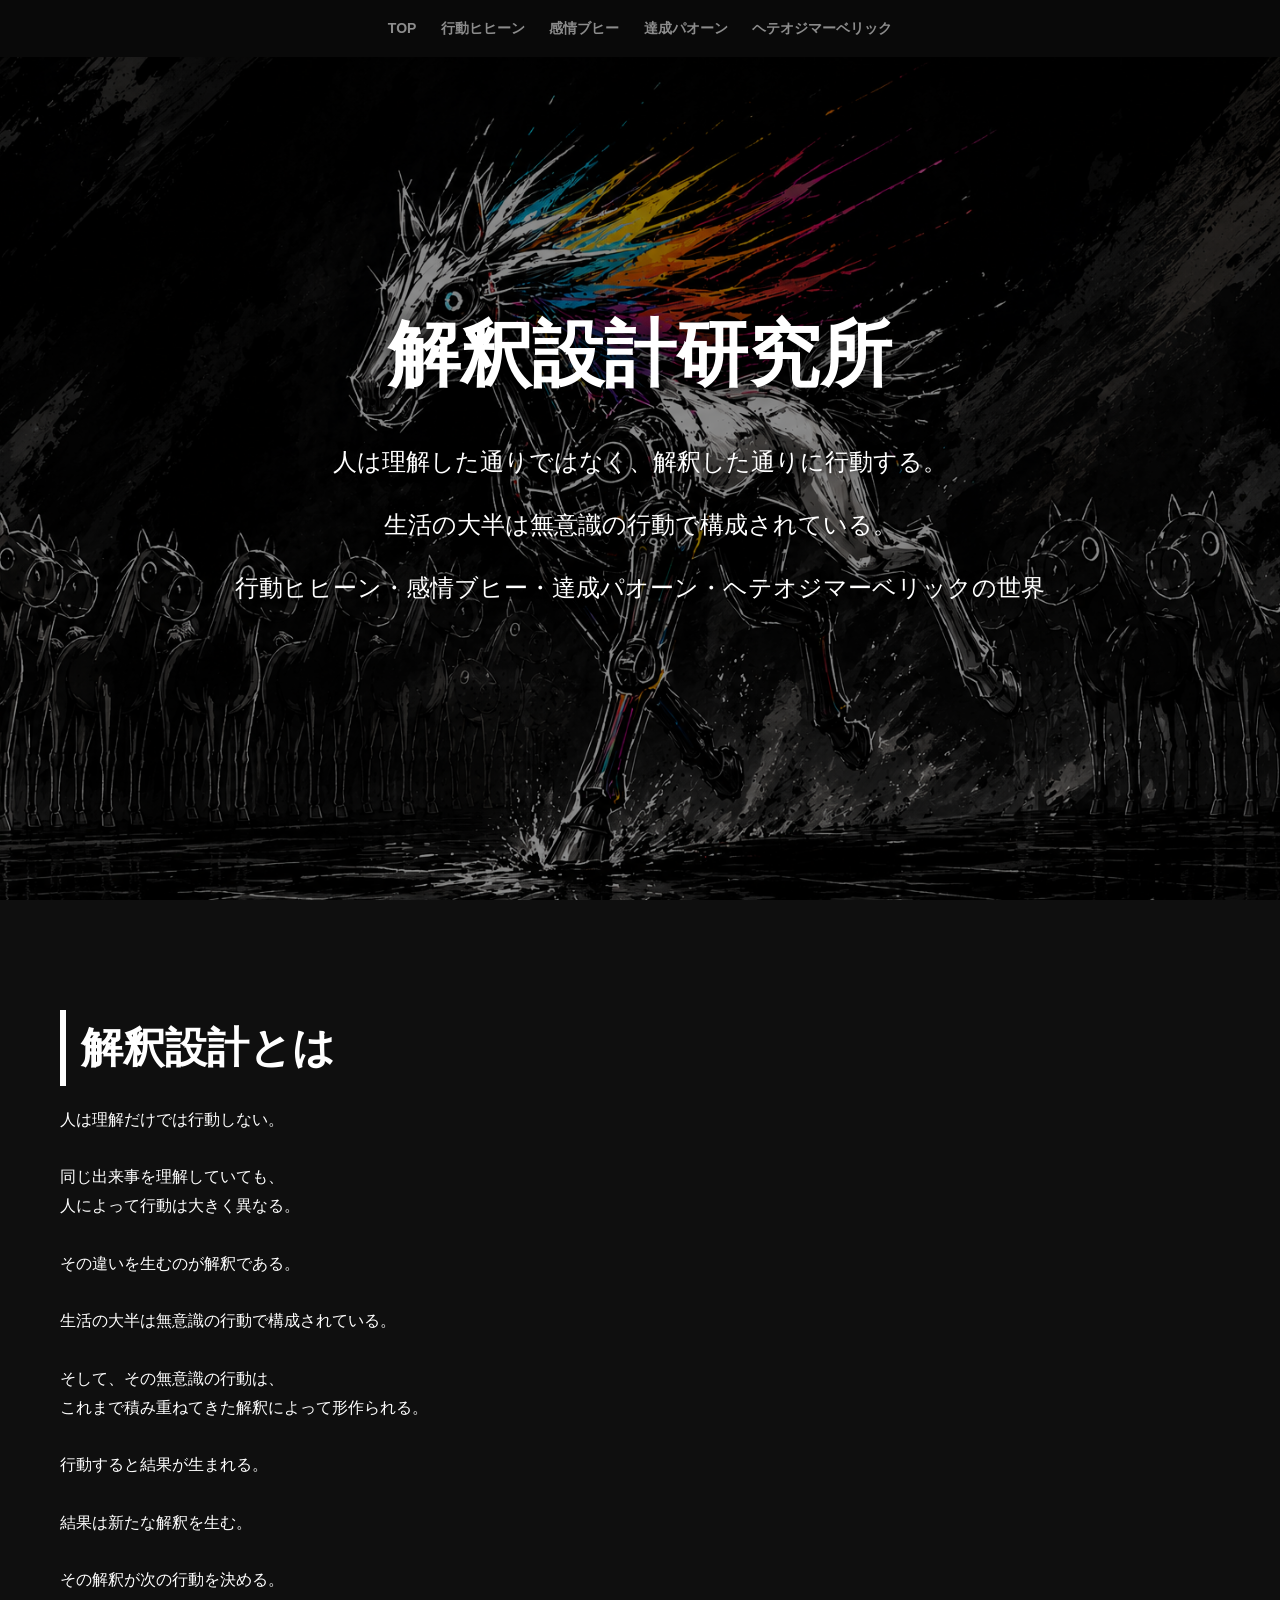
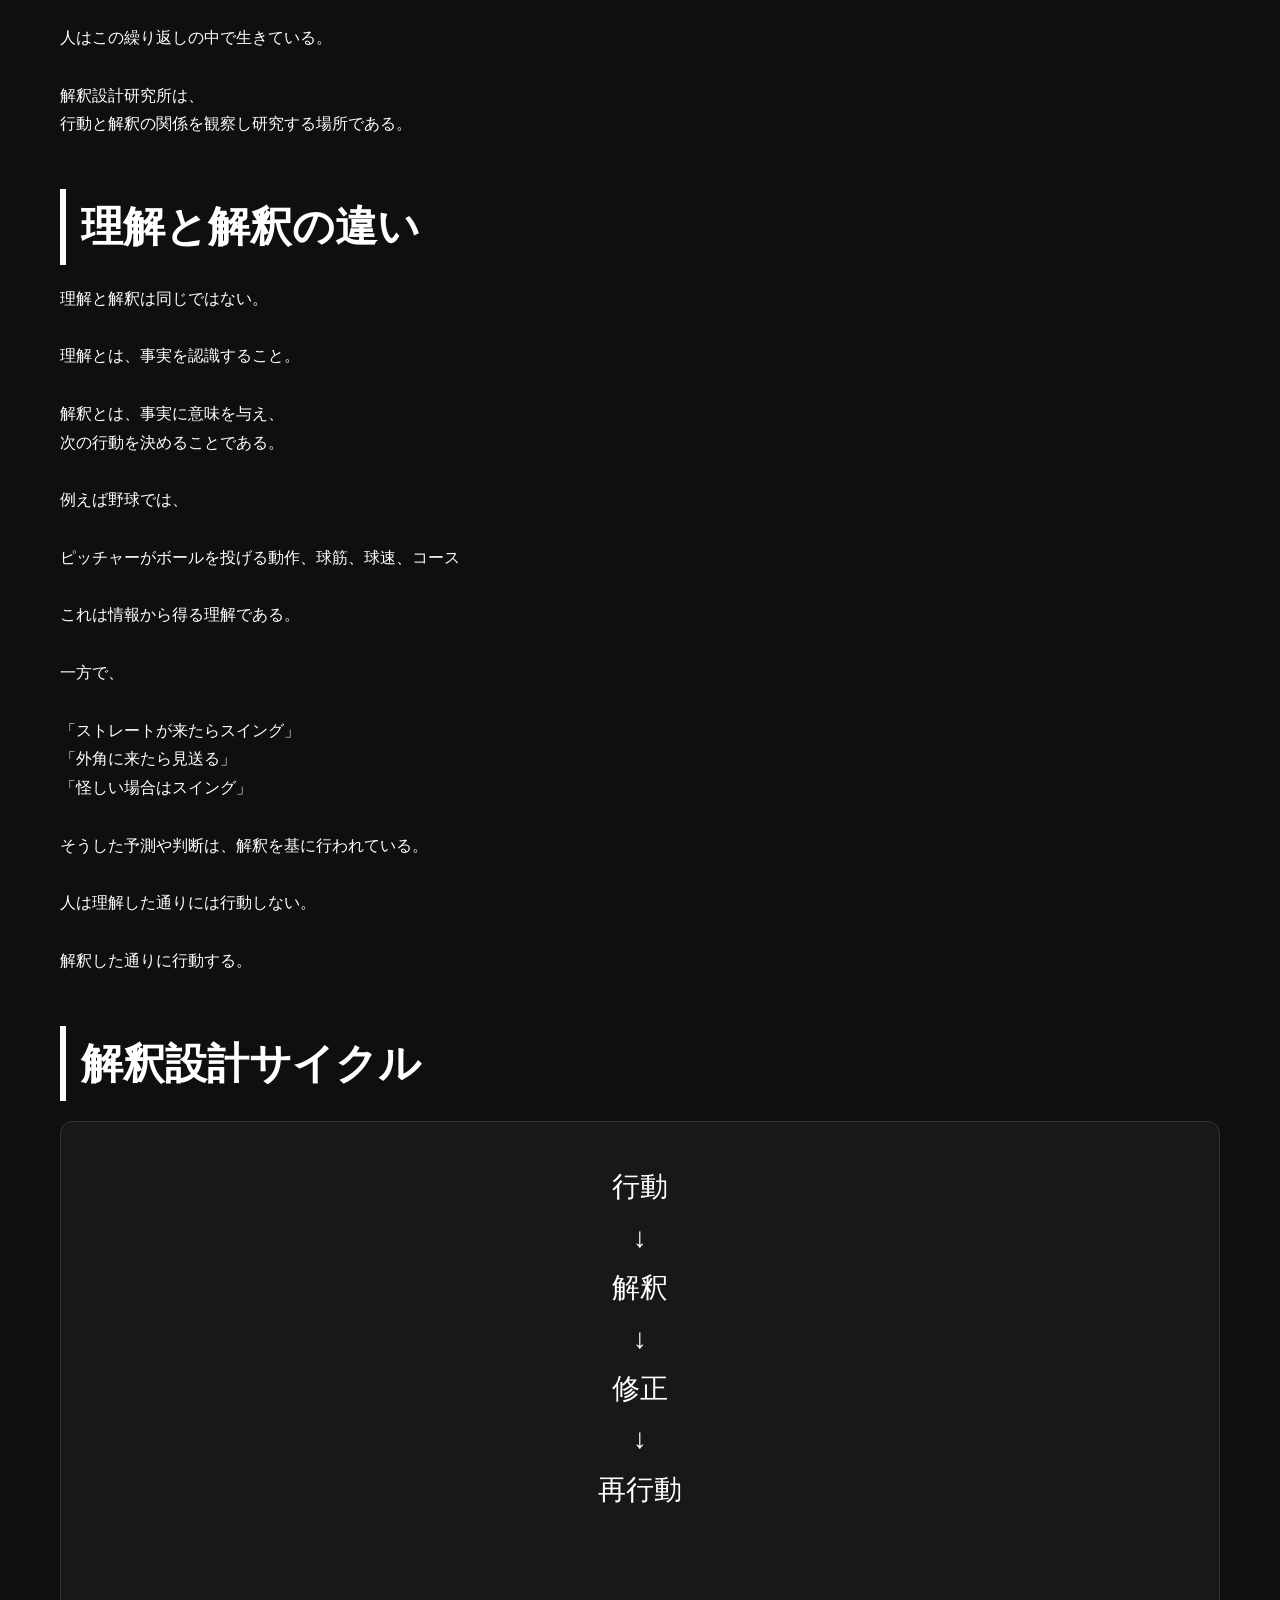
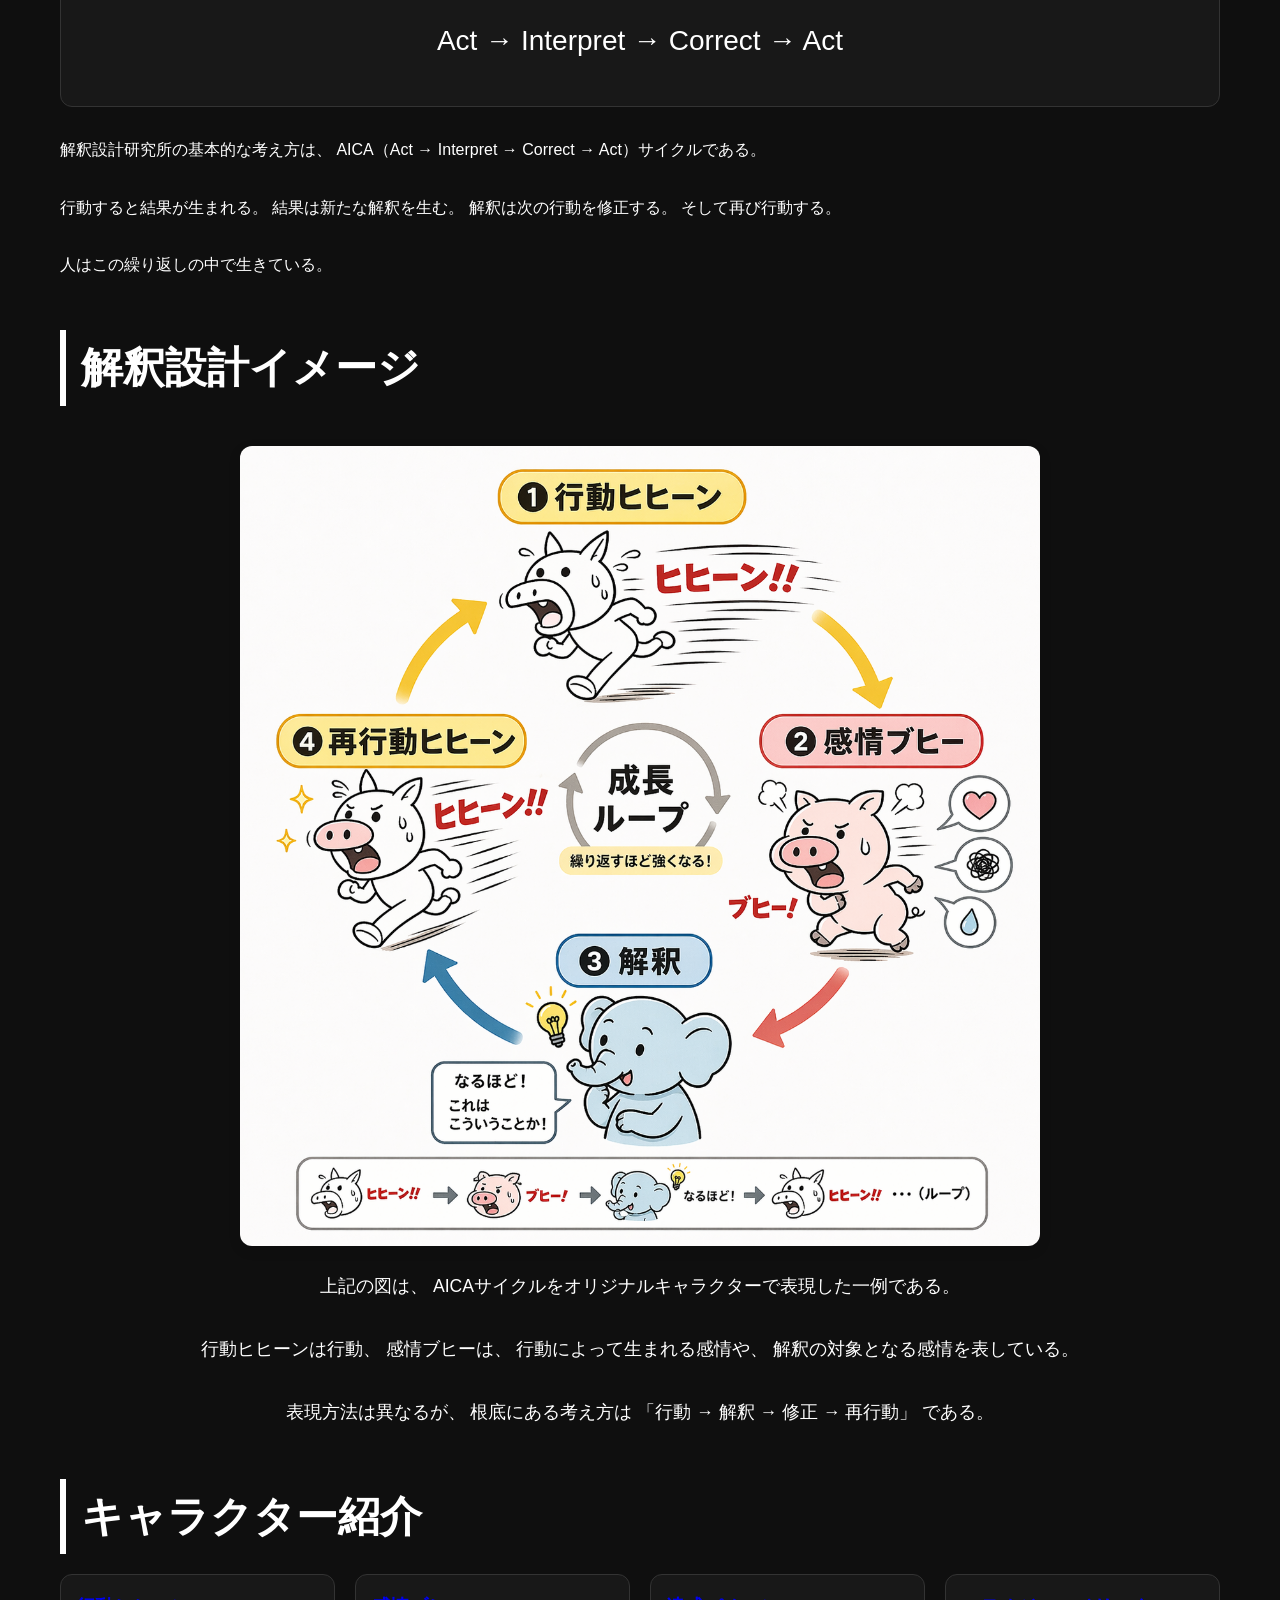
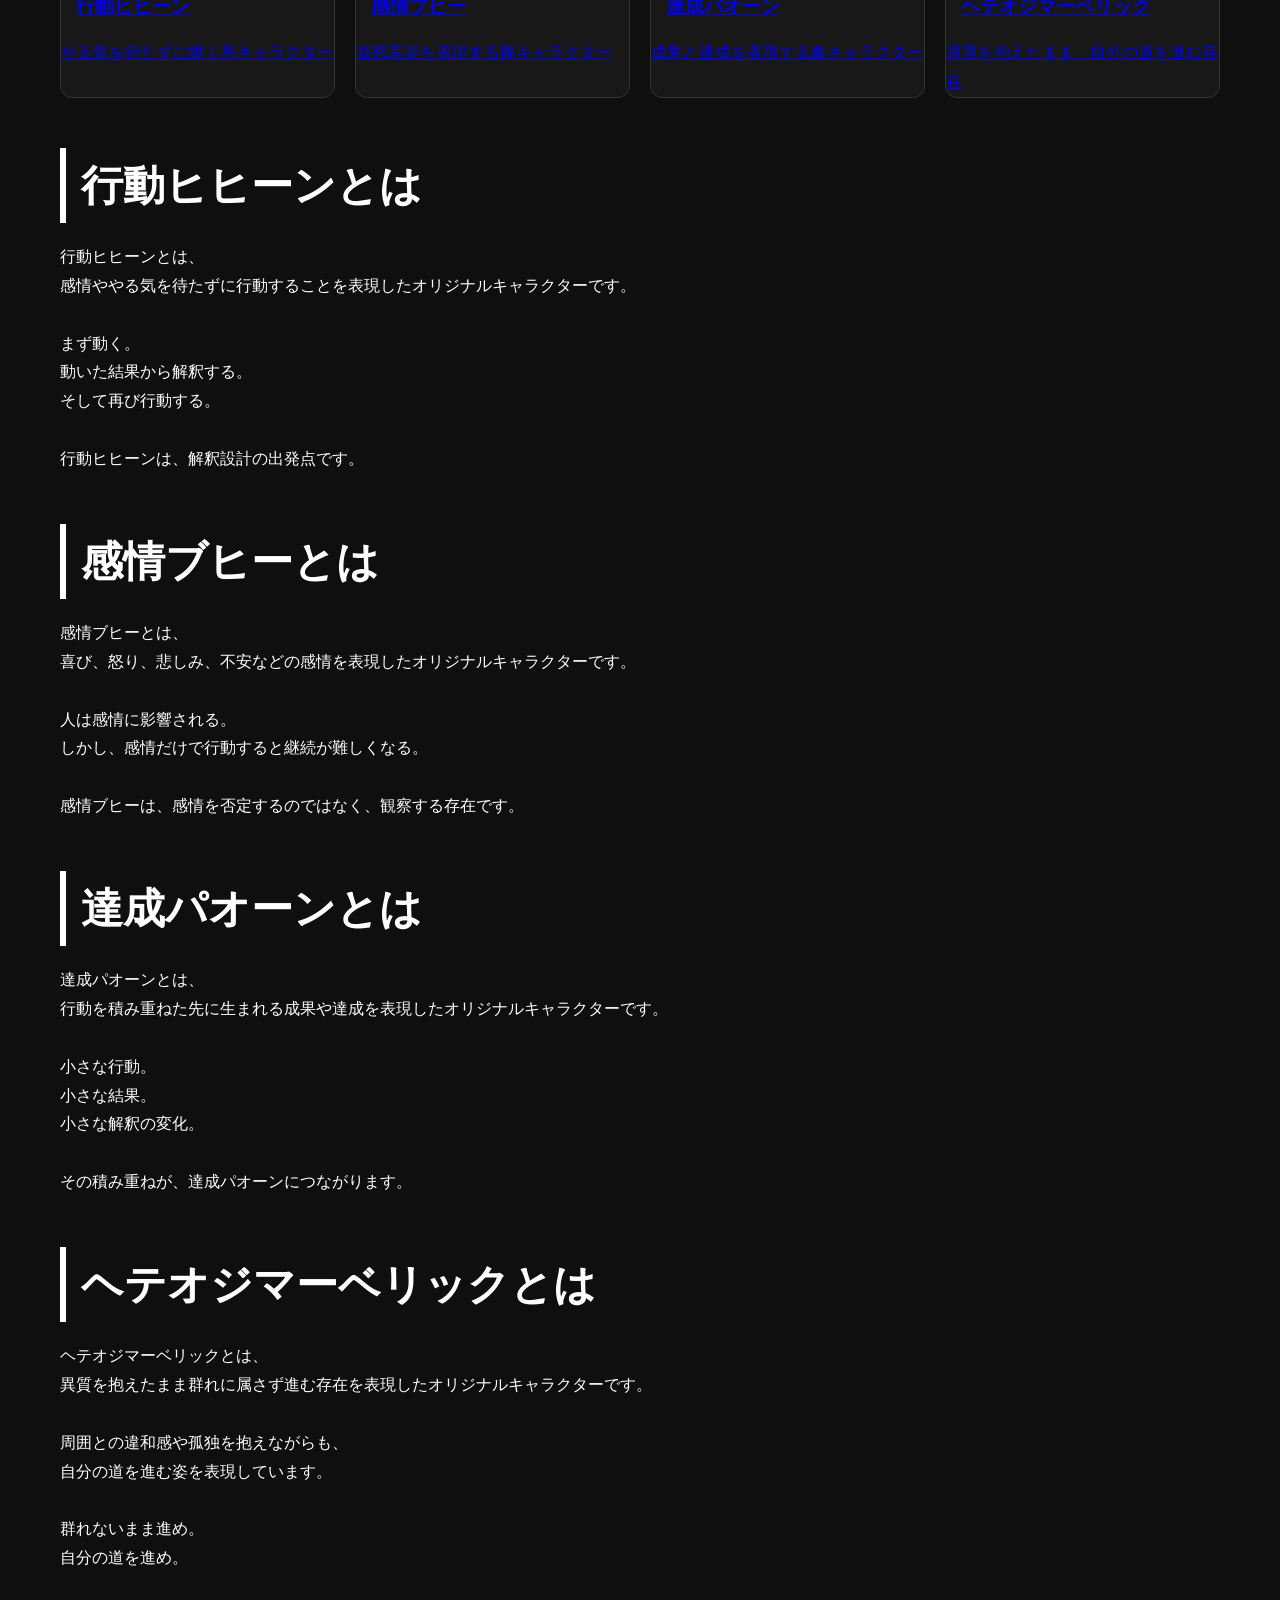
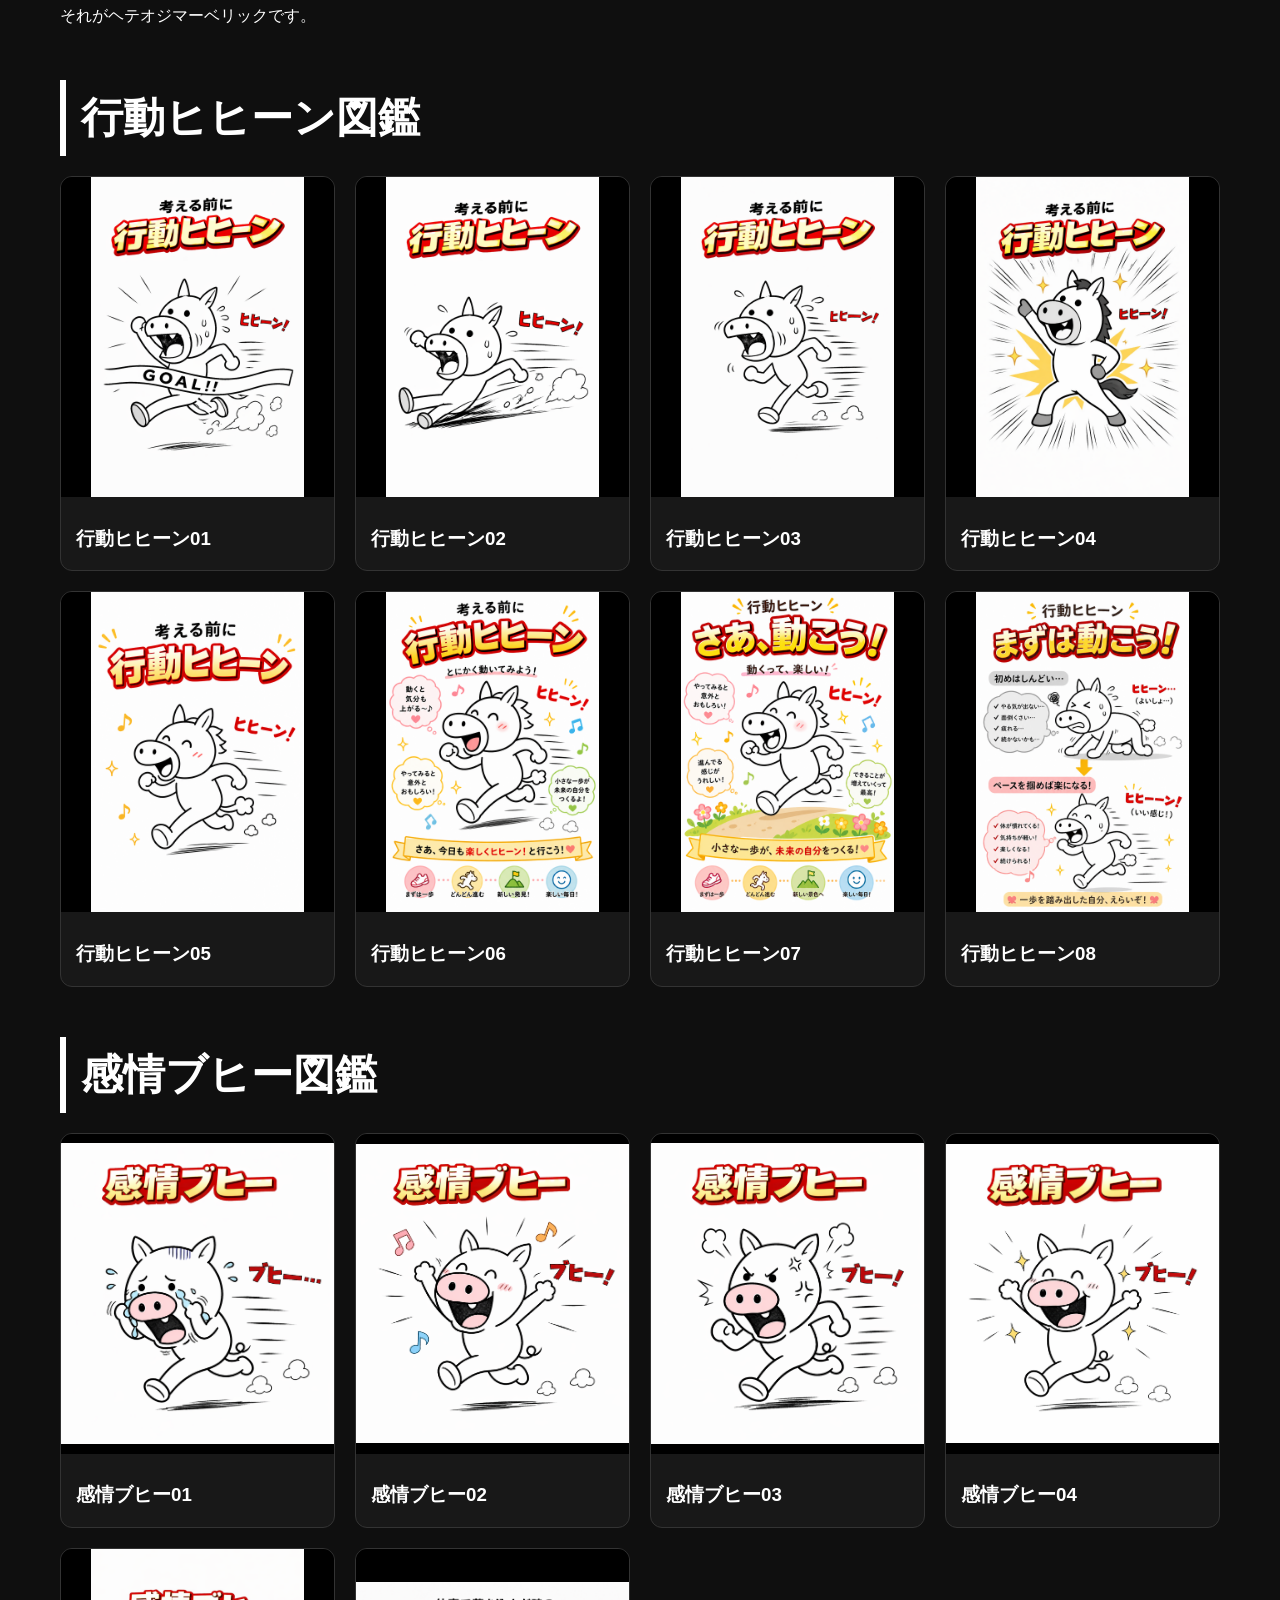
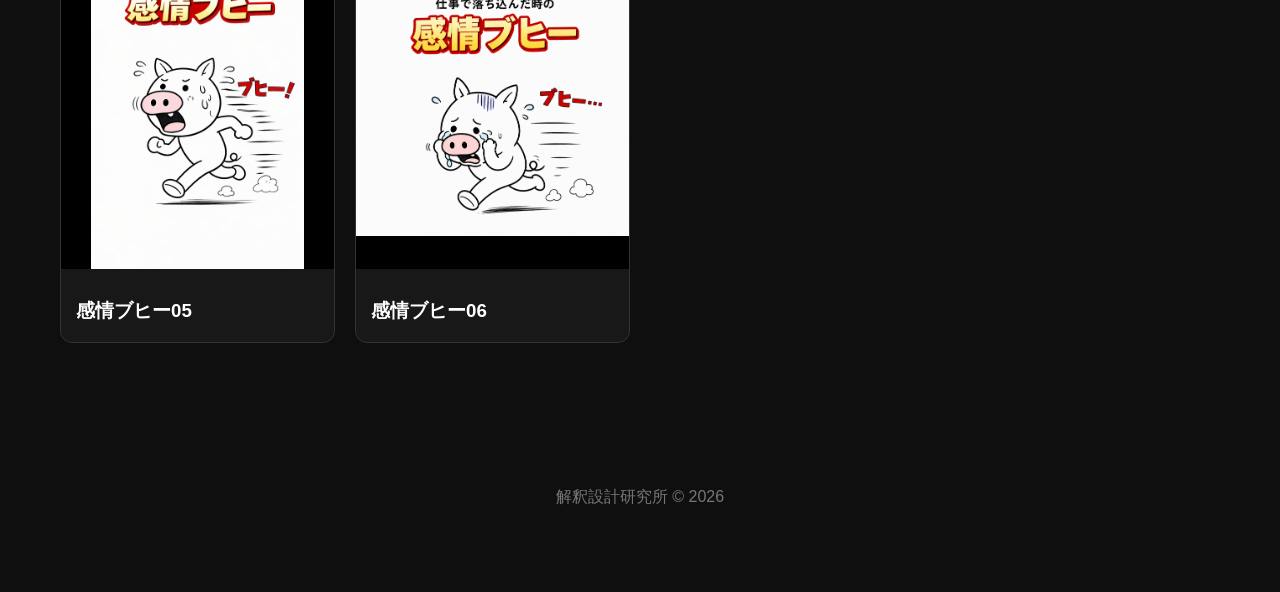
==== index.html @ 7ebc599f "Update index.html" ====
<!DOCTYPE html>
<html lang="ja">

<head>
    <meta charset="UTF-8">
    <meta name="viewport" content="width=device-width, initial-scale=1.0">
    <link rel="stylesheet" href="style.css">
    <title>解釈設計研究所｜行動ヒヒーン・感情ブヒー・達成パオーン</title>
    <meta name="description"
        content="解釈設計研究所は、行動ヒヒーン、感情ブヒー、達成パオーン、ヘテオジマーベリックを通じて、行動と解釈の関係を研究するサイトです。">
</head>

<body>

<section class="hero">

    <nav class="main-nav">
        <a href="index.html">TOP</a>
        <a href="koudou-hihiin/koudou-hihiin.html">行動ヒヒーン</a>
        <a href="kanjou-buhii/kanjou-buhii.html">感情ブヒー</a>
        <a href="tassei-paoon/tassei-paoon.html">達成パオーン</a>
        <a href="heteroji-maverick/heteroji-maverick.html">ヘテオジマーベリック</a>
    </nav>

    <img src="images/hero_heteroji_maverick.png" alt="ヘテオジマーベリック">

    <div class="hero-content">
        <h1>解釈設計研究所</h1>
        <p>人は理解した通りではなく、解釈した通りに行動する。</p>
        <p>生活の大半は無意識の行動で構成されている。</p>
        <p>行動ヒヒーン・感情ブヒー・達成パオーン・ヘテオジマーベリックの世界</p>
    </div>

</section>

<div class="container">

    <h2 class="section-title">解釈設計とは</h2>

    <p>
        人は理解だけでは行動しない。<br><br>

        同じ出来事を理解していても、<br>
        人によって行動は大きく異なる。<br><br>

        その違いを生むのが解釈である。<br><br>

        生活の大半は無意識の行動で構成されている。<br><br>

        そして、その無意識の行動は、<br>
        これまで積み重ねてきた解釈によって形作られる。<br><br>

        行動すると結果が生まれる。<br><br>

        結果は新たな解釈を生む。<br><br>

        その解釈が次の行動を決める。<br><br>

        人はこの繰り返しの中で生きている。<br><br>

        解釈設計研究所は、<br>
        行動と解釈の関係を観察し研究する場所である。
    </p>

    <h2 class="section-title">理解と解釈の違い</h2>

    <p>
        理解と解釈は同じではない。<br><br>

        理解とは、事実を認識すること。<br><br>

        解釈とは、事実に意味を与え、<br>
        次の行動を決めることである。<br><br>

        例えば野球では、<br><br>

        ピッチャーがボールを投げる動作、球筋、球速、コース<br><br>

        これは情報から得る理解である。<br><br>

        一方で、<br><br>

        「ストレートが来たらスイング」<br>
        「外角に来たら見送る」<br>
        「怪しい場合はスイング」<br><br>

        そうした予測や判断は、解釈を基に行われている。<br><br>

        人は理解した通りには行動しない。<br><br>

        解釈した通りに行動する。
    </p>

    <h2 class="section-title">解釈設計サイクル</h2>

    <div class="aica">
        行動<br>
        ↓<br>
        解釈<br>
        ↓<br>
        修正<br>
        ↓<br>
        再行動<br>
        <br><br>
        Act → Interpret → Correct → Act
    </div>

  　<p>
    解釈設計研究所の基本的な考え方は、
    AICA（Act → Interpret → Correct → Act）サイクルである。
    
    <br><br>
    
    行動すると結果が生まれる。
    
    結果は新たな解釈を生む。
    
    解釈は次の行動を修正する。
    
    そして再び行動する。
    
    <br><br>
    
    人はこの繰り返しの中で生きている。
    </p>

<h2 class="section-title">
    解釈設計イメージ
</h2>

<div class="concept-image">

    <img
        src="images/kaishaku_cycle.png"
        alt="解釈設計の成長ループ"
        class="main-concept-image">

    <p>
        上記の図は、
        AICAサイクルをオリジナルキャラクターで表現した一例である。

        <br><br>

        行動ヒヒーンは行動、
        感情ブヒーは、
        行動によって生まれる感情や、
        解釈の対象となる感情を表している。
        <br><br>

        表現方法は異なるが、
        根底にある考え方は

        「行動 → 解釈 → 修正 → 再行動」

        である。
    </p>

</div>
    <h2 class="section-title">キャラクター紹介</h2>

    <div class="gallery">

        <div class="card">
            <a href="koudou-hihiin/koudou-hihiin.html">
                <h3>行動ヒヒーン</h3>
                <p>やる気を待たずに動く馬キャラクター</p>
            </a>
        </div>

        <div class="card">
            <a href="kanjou-buhii/kanjou-buhii.html">
                <h3>感情ブヒー</h3>
                <p>喜怒哀楽を表現する豚キャラクター</p>
            </a>
        </div>

        <div class="card">
            <a href="tassei-paoon/tassei-paoon.html">
                <h3>達成パオーン</h3>
                <p>成果と達成を表現する象キャラクター</p>
            </a>
        </div>

        <div class="card">
            <a href="heteroji-maverick/heteroji-maverick.html">
                <h3>ヘテオジマーベリック</h3>
                <p>異質を抱えたまま、自分の道を進む存在</p>
            </a>
        </div>

    </div>

    <h2 class="section-title">行動ヒヒーンとは</h2>

    <p>
        行動ヒヒーンとは、<br>
        感情ややる気を待たずに行動することを表現したオリジナルキャラクターです。<br><br>

        まず動く。<br>
        動いた結果から解釈する。<br>
        そして再び行動する。<br><br>

        行動ヒヒーンは、解釈設計の出発点です。
    </p>

    <h2 class="section-title">感情ブヒーとは</h2>

    <p>
        感情ブヒーとは、<br>
        喜び、怒り、悲しみ、不安などの感情を表現したオリジナルキャラクターです。<br><br>

        人は感情に影響される。<br>
        しかし、感情だけで行動すると継続が難しくなる。<br><br>

        感情ブヒーは、感情を否定するのではなく、観察する存在です。
    </p>

    <h2 class="section-title">達成パオーンとは</h2>

    <p>
        達成パオーンとは、<br>
        行動を積み重ねた先に生まれる成果や達成を表現したオリジナルキャラクターです。<br><br>

        小さな行動。<br>
        小さな結果。<br>
        小さな解釈の変化。<br><br>

        その積み重ねが、達成パオーンにつながります。
    </p>

    <h2 class="section-title">ヘテオジマーベリックとは</h2>

    <p>
        ヘテオジマーベリックとは、<br>
        異質を抱えたまま群れに属さず進む存在を表現したオリジナルキャラクターです。<br><br>

        周囲との違和感や孤独を抱えながらも、<br>
        自分の道を進む姿を表現しています。<br><br>

        群れないまま進め。<br>
        自分の道を進め。<br><br>

        それがヘテオジマーベリックです。
    </p>

    <h2 class="section-title">行動ヒヒーン図鑑</h2>

    <div class="gallery">

        <div class="card">
            <img src="images/kh_01.png" alt="行動ヒヒーン01">
            <h3>行動ヒヒーン01</h3>
        </div>

        <div class="card">
            <img src="images/kh_02.png" alt="行動ヒヒーン02">
            <h3>行動ヒヒーン02</h3>
        </div>

        <div class="card">
            <img src="images/kh_03.png" alt="行動ヒヒーン03">
            <h3>行動ヒヒーン03</h3>
        </div>

        <div class="card">
            <img src="images/kh_04.png" alt="行動ヒヒーン04">
            <h3>行動ヒヒーン04</h3>
        </div>

        <div class="card">
            <img src="images/kh_05.png" alt="行動ヒヒーン05">
            <h3>行動ヒヒーン05</h3>
        </div>

        <div class="card">
            <img src="images/kh_06.png" alt="行動ヒヒーン06">
            <h3>行動ヒヒーン06</h3>
        </div>

        <div class="card">
            <img src="images/kh_07.png" alt="行動ヒヒーン07">
            <h3>行動ヒヒーン07</h3>
        </div>

        <div class="card">
            <img src="images/kh_08.png" alt="行動ヒヒーン08">
            <h3>行動ヒヒーン08</h3>
        </div>

    </div>

    <h2 class="section-title">感情ブヒー図鑑</h2>

    <div class="gallery">

        <div class="card">
            <img src="images/bh_01.png" alt="感情ブヒー01">
            <h3>感情ブヒー01</h3>
        </div>

        <div class="card">
            <img src="images/bh_02.png" alt="感情ブヒー02">
            <h3>感情ブヒー02</h3>
        </div>

        <div class="card">
            <img src="images/bh_03.png" alt="感情ブヒー03">
            <h3>感情ブヒー03</h3>
        </div>

        <div class="card">
            <img src="images/bh_04.png" alt="感情ブヒー04">
            <h3>感情ブヒー04</h3>
        </div>

        <div class="card">
            <img src="images/bh_05.png" alt="感情ブヒー05">
            <h3>感情ブヒー05</h3>
        </div>

        <div class="card">
            <img src="images/bh_06.png" alt="感情ブヒー06">
            <h3>感情ブヒー06</h3>
        </div>

    </div>

</div>

<footer>
    解釈設計研究所 © 2026
</footer>

</body>

</html>
---- style.css ----
*{
    margin:0;
    padding:0;
    box-sizing:border-box;
}

body{
    background:#0f0f0f;
    color:white;
    font-family:"Yu Gothic",sans-serif;
    line-height:1.8;
}

.hero{
    position:relative;
    height:100vh;
    overflow:hidden;
}

.hero img{
    width:100%;
    height:100%;
    object-fit:cover;
}

.hero::after{
    content:"";
    position:absolute;
    inset:0;
    background:rgba(0,0,0,0.45);
}

.hero-content{
    position:absolute;
    top:50%;
    left:50%;
    transform:translate(-50%,-50%);
    text-align:center;
    z-index:10;
    width:90%;
}

.hero-content h1{
    font-size:72px;
    text-shadow:0 0 20px #000;
}

.hero-content p{
    margin-top:20px;
    font-size:24px;
    text-shadow:0 0 10px #000;
}

.container{
    max-width:1200px;
    margin:auto;
    padding:60px 20px;
}

.section-title{
    font-size:42px;
    margin:50px 0 20px;
    border-left:6px solid white;
    padding-left:15px;
}

.aica{
    background:#181818;
    border:1px solid #333;
    border-radius:12px;
    padding:40px;
    text-align:center;
    font-size:28px;
}

.gallery{
    display:grid;
    grid-template-columns:repeat(auto-fit,minmax(250px,1fr));
    gap:20px;
    margin-top:20px;
}

.card{
    background:#181818;
    border:1px solid #333;
    border-radius:12px;
    overflow:hidden;
    transition:0.3s;
}

.card:hover{
    transform:translateY(-5px);
    border-color:#666;
}

.card img{
    width:100%;
    height:320px;
    object-fit:contain;
    background:black;
}

.card h3{
    padding:15px;
}

footer{
    text-align:center;
    padding:80px;
    color:#777;
}
.main-nav {
    background: #111;
    padding: 14px 20px;
    text-align: center;
}

.main-nav a {
    color: #fff;
    text-decoration: none;
    font-weight: bold;
    margin: 0 10px;
    font-size: 14px;
}

.main-nav a:hover {
    color: #ffcc00;
}
@media (max-width: 768px) {
    .main-nav {
        display: flex;
        flex-wrap: wrap;
        gap: 8px;
        justify-content: center;
    }

    .main-nav a {
        font-size: 13px;
        margin: 0;
    }
}
.concept-image{
    text-align:center;
    margin:40px 0;
}

.main-concept-image{
    width:100%;
    max-width:800px;
    border-radius:12px;
    box-shadow:0 4px 12px rgba(0,0,0,0.15);
}

.concept-image p{
    margin-top:15px;
    font-size:1.1rem;
}
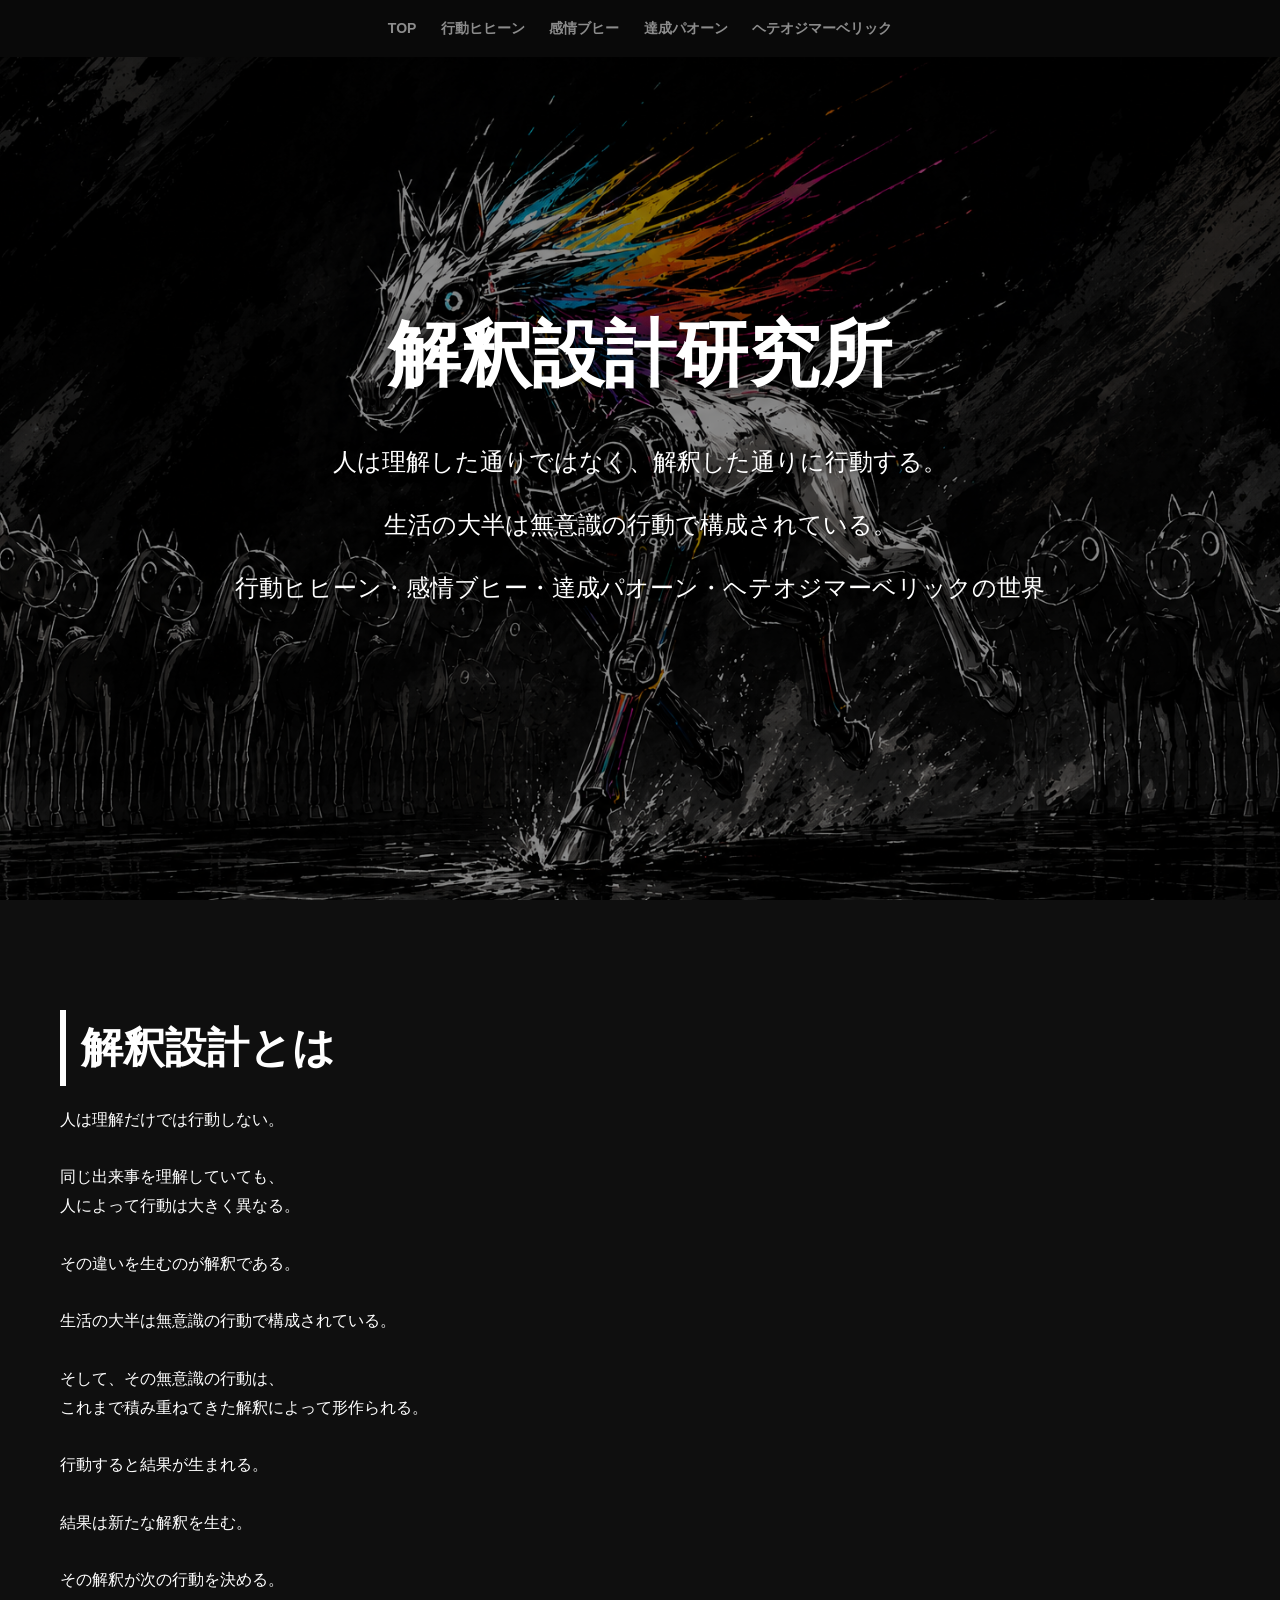
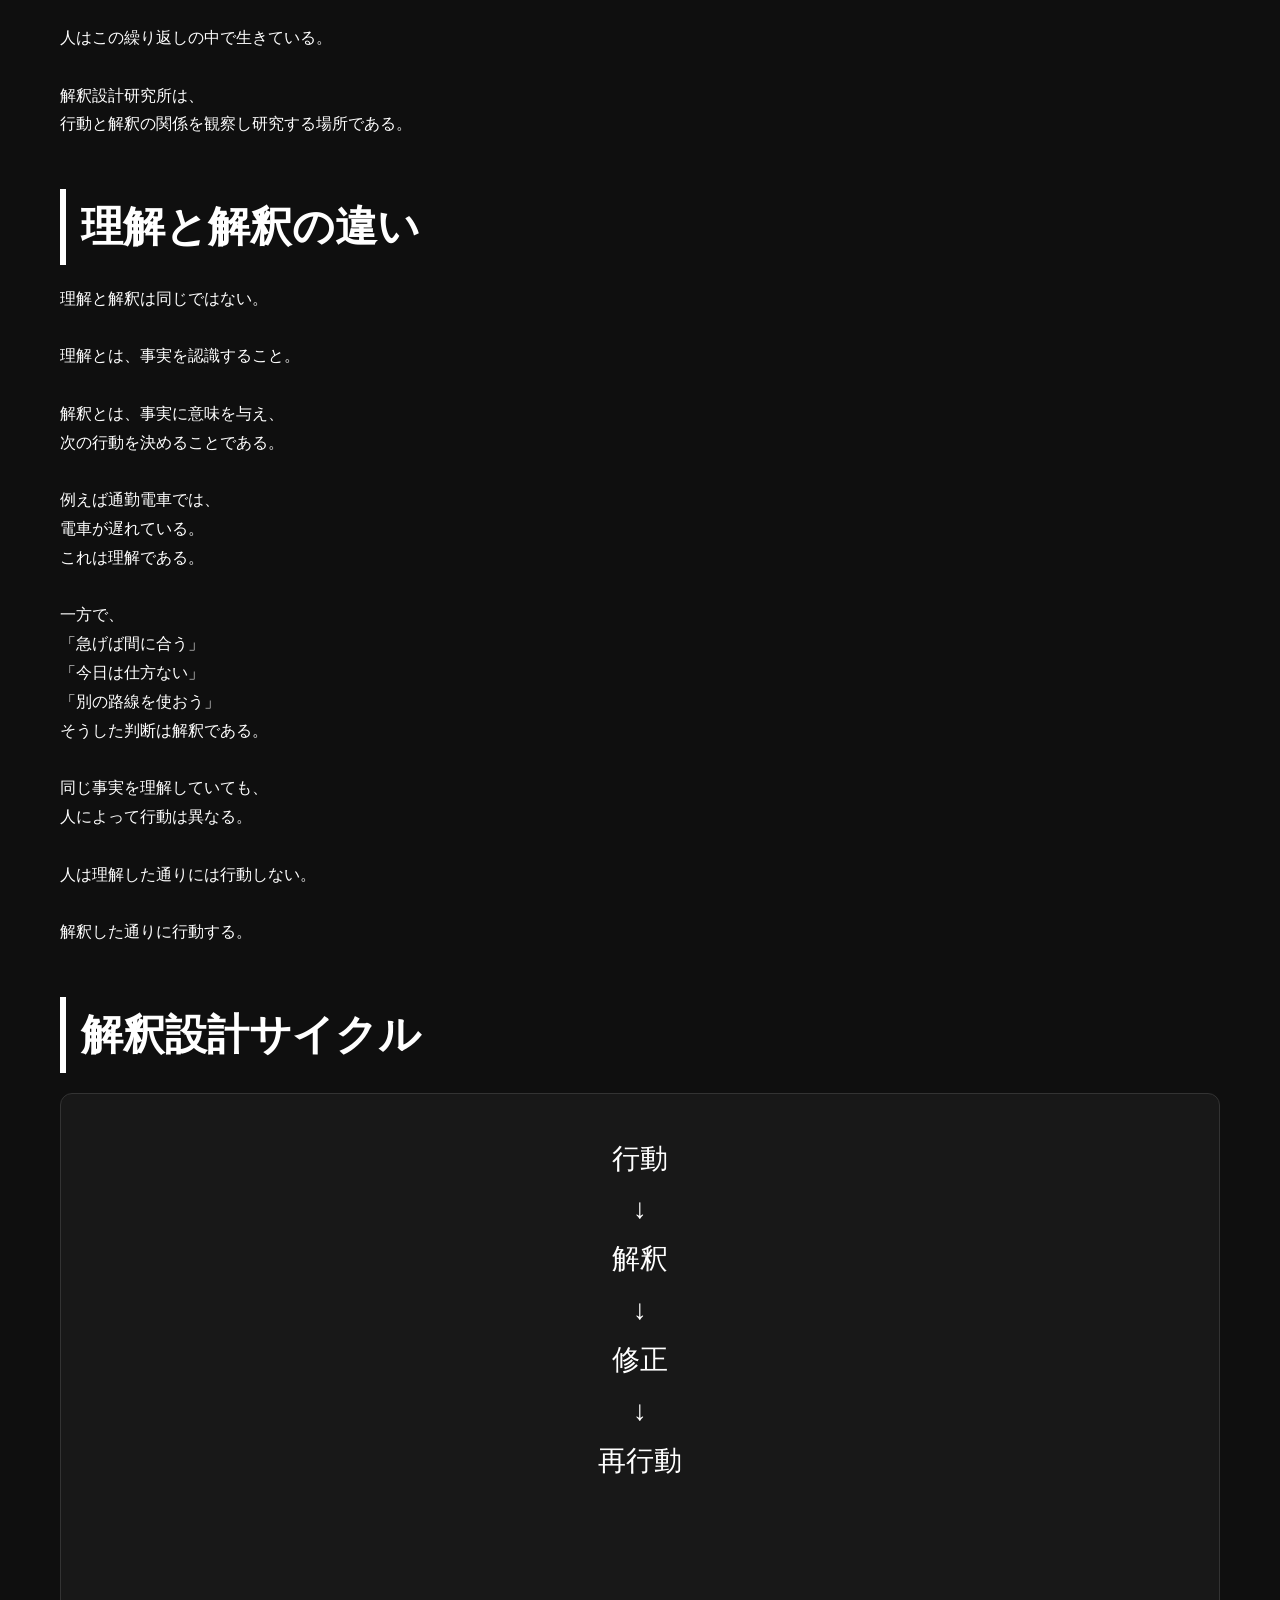
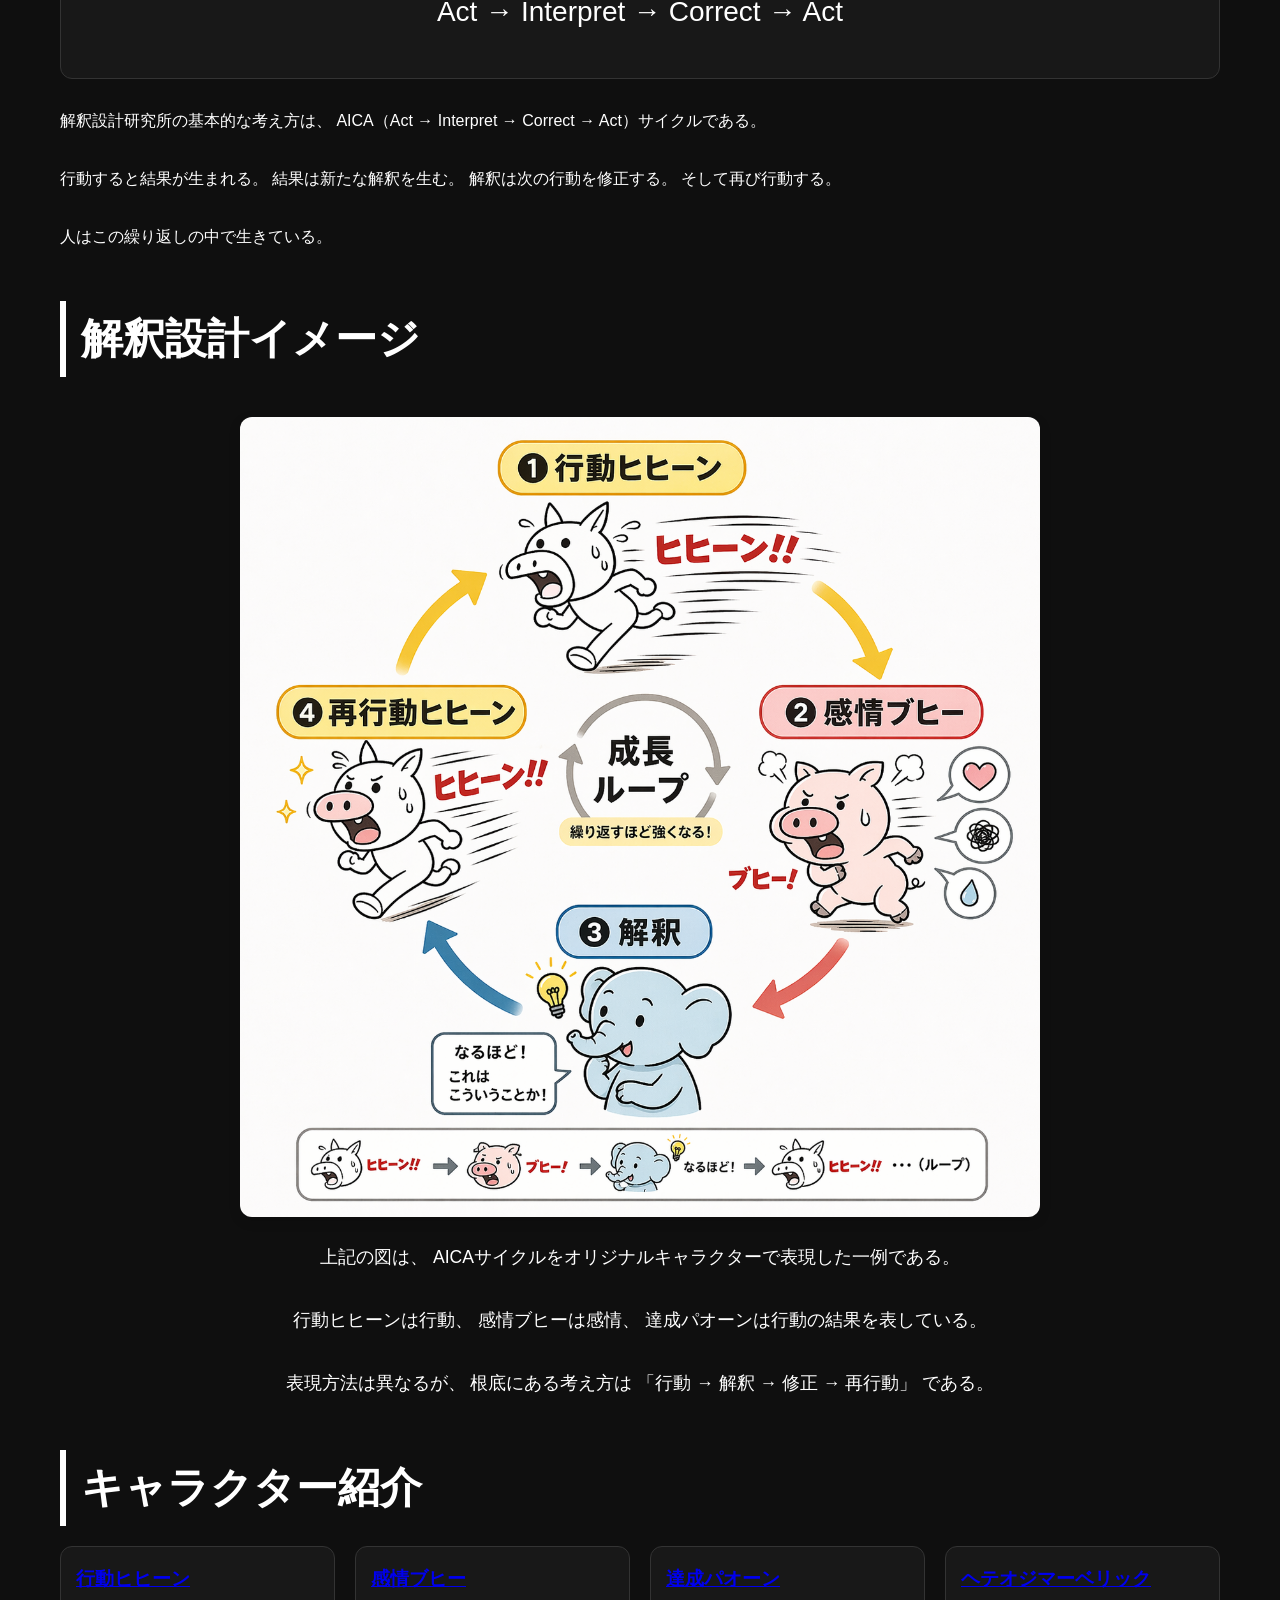
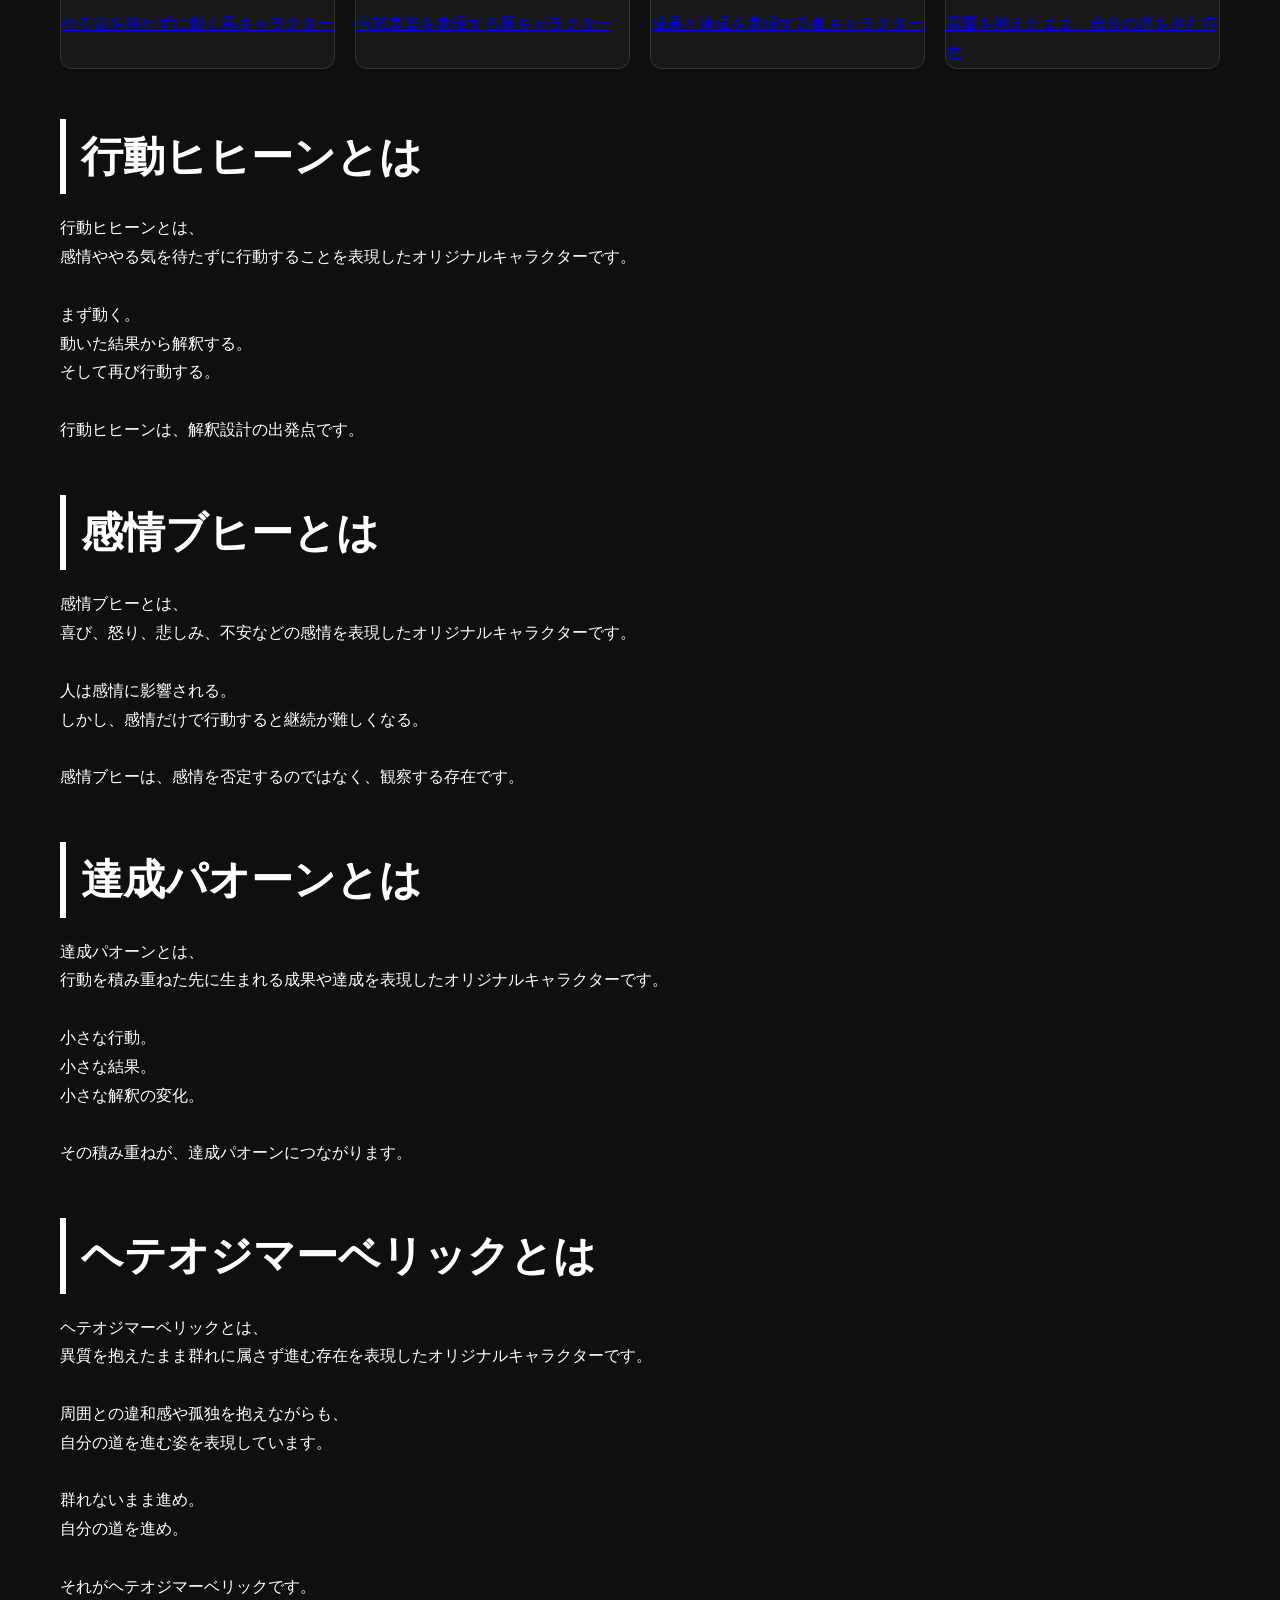
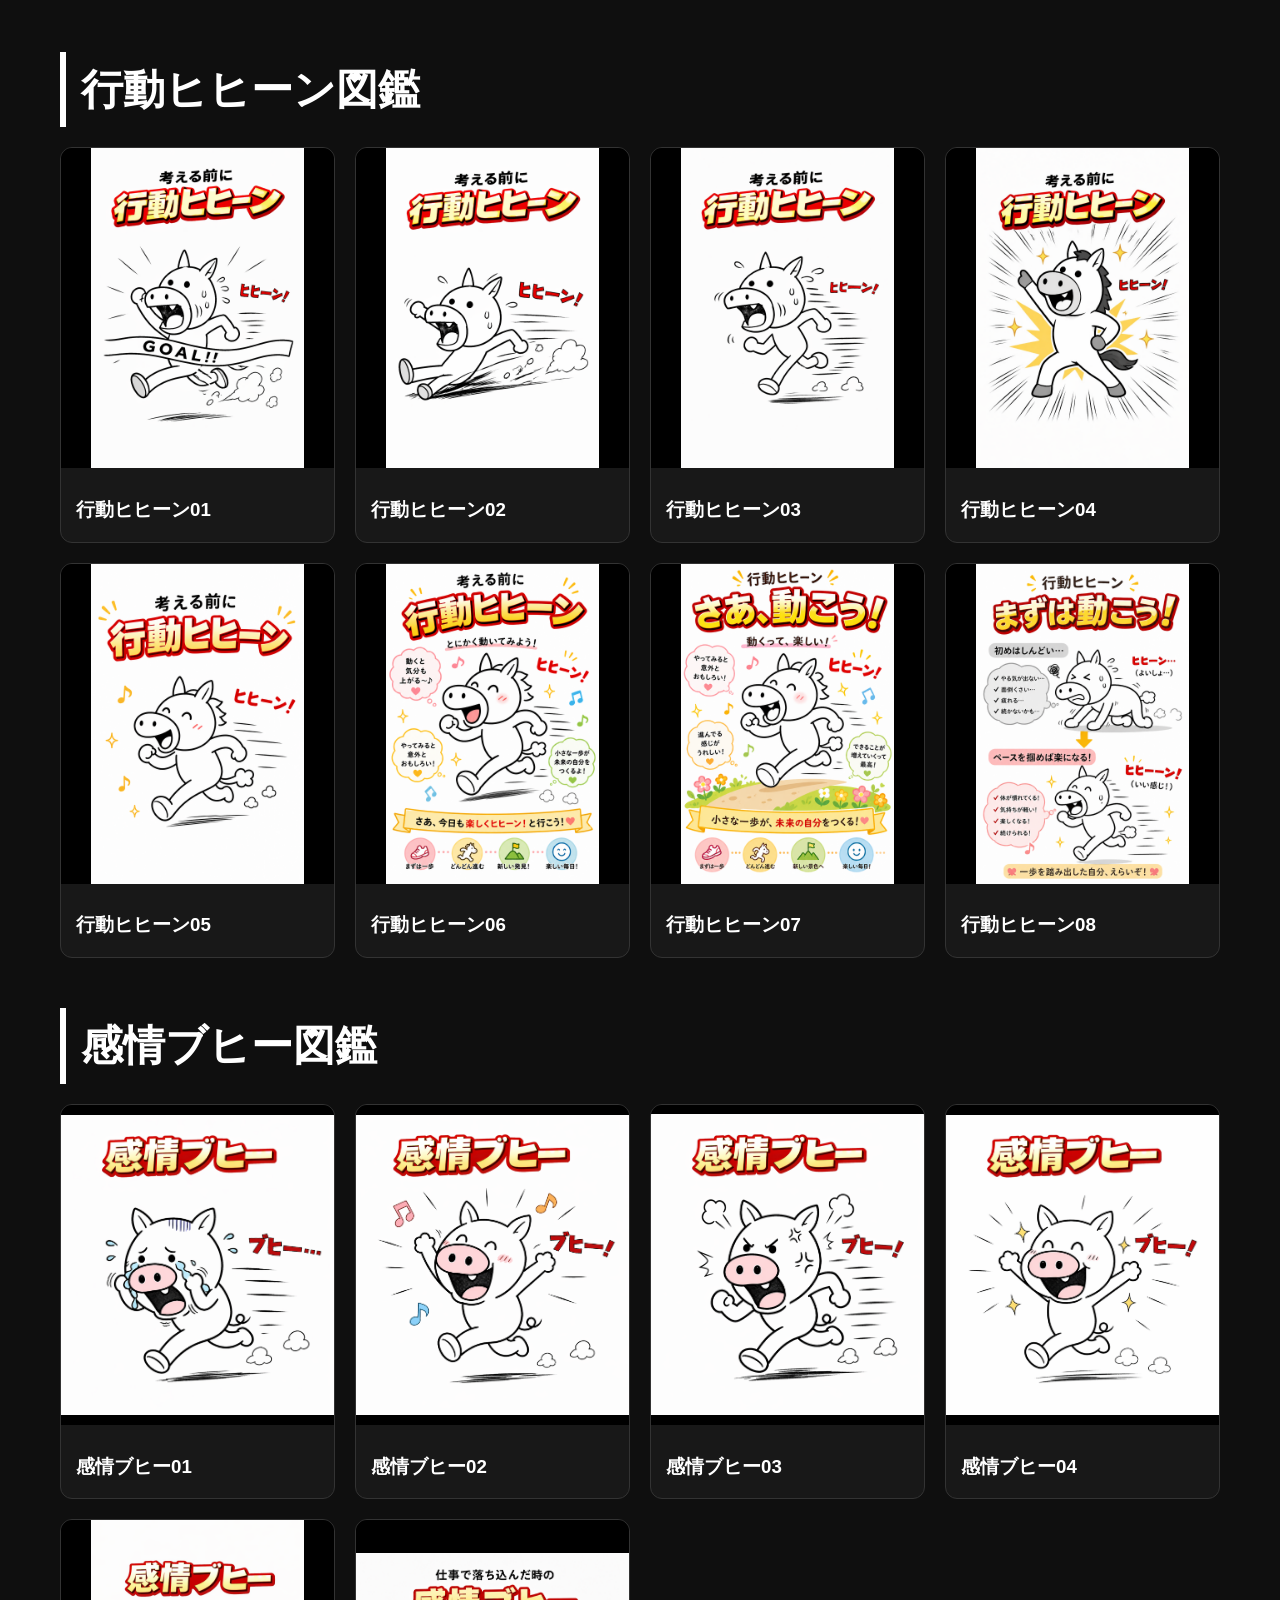
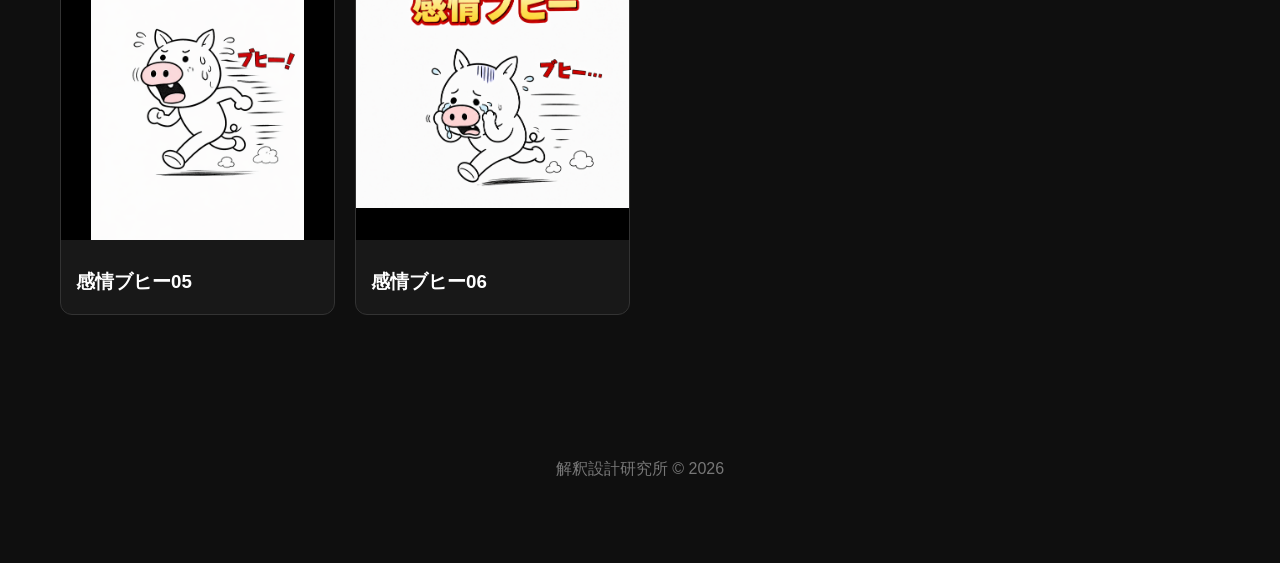
==== commit cfd7b87e: "Update index.html" ====
--- a/index.html
+++ b/index.html
@@ -72,19 +72,18 @@
         解釈とは、事実に意味を与え、<br>
         次の行動を決めることである。<br><br>
 
-        例えば野球では、<br><br>
-
-        ピッチャーがボールを投げる動作、球筋、球速、コース<br><br>
-
-        これは情報から得る理解である。<br><br>
-
-        一方で、<br><br>
-
-        「ストレートが来たらスイング」<br>
-        「外角に来たら見送る」<br>
-        「怪しい場合はスイング」<br><br>
-
-        そうした予測や判断は、解釈を基に行われている。<br><br>
+        例えば通勤電車では、<br>
+        電車が遅れている。<br>
+        これは理解である。<br><br>
+
+        一方で、<br>
+        「急げば間に合う」<br>
+        「今日は仕方ない」<br>
+        「別の路線を使おう」<br>
+        そうした判断は解釈である。<br><br>
+
+        同じ事実を理解していても、<br>
+        人によって行動は異なる。<br><br>
 
         人は理解した通りには行動しない。<br><br>
 
@@ -141,10 +140,9 @@
 
         <br><br>
 
-        行動ヒヒーンは行動、
-        感情ブヒーは、
-        行動によって生まれる感情や、
-        解釈の対象となる感情を表している。
+       行動ヒヒーンは行動、
+        感情ブヒーは感情、
+        達成パオーンは行動の結果を表している。
         <br><br>
 
         表現方法は異なるが、
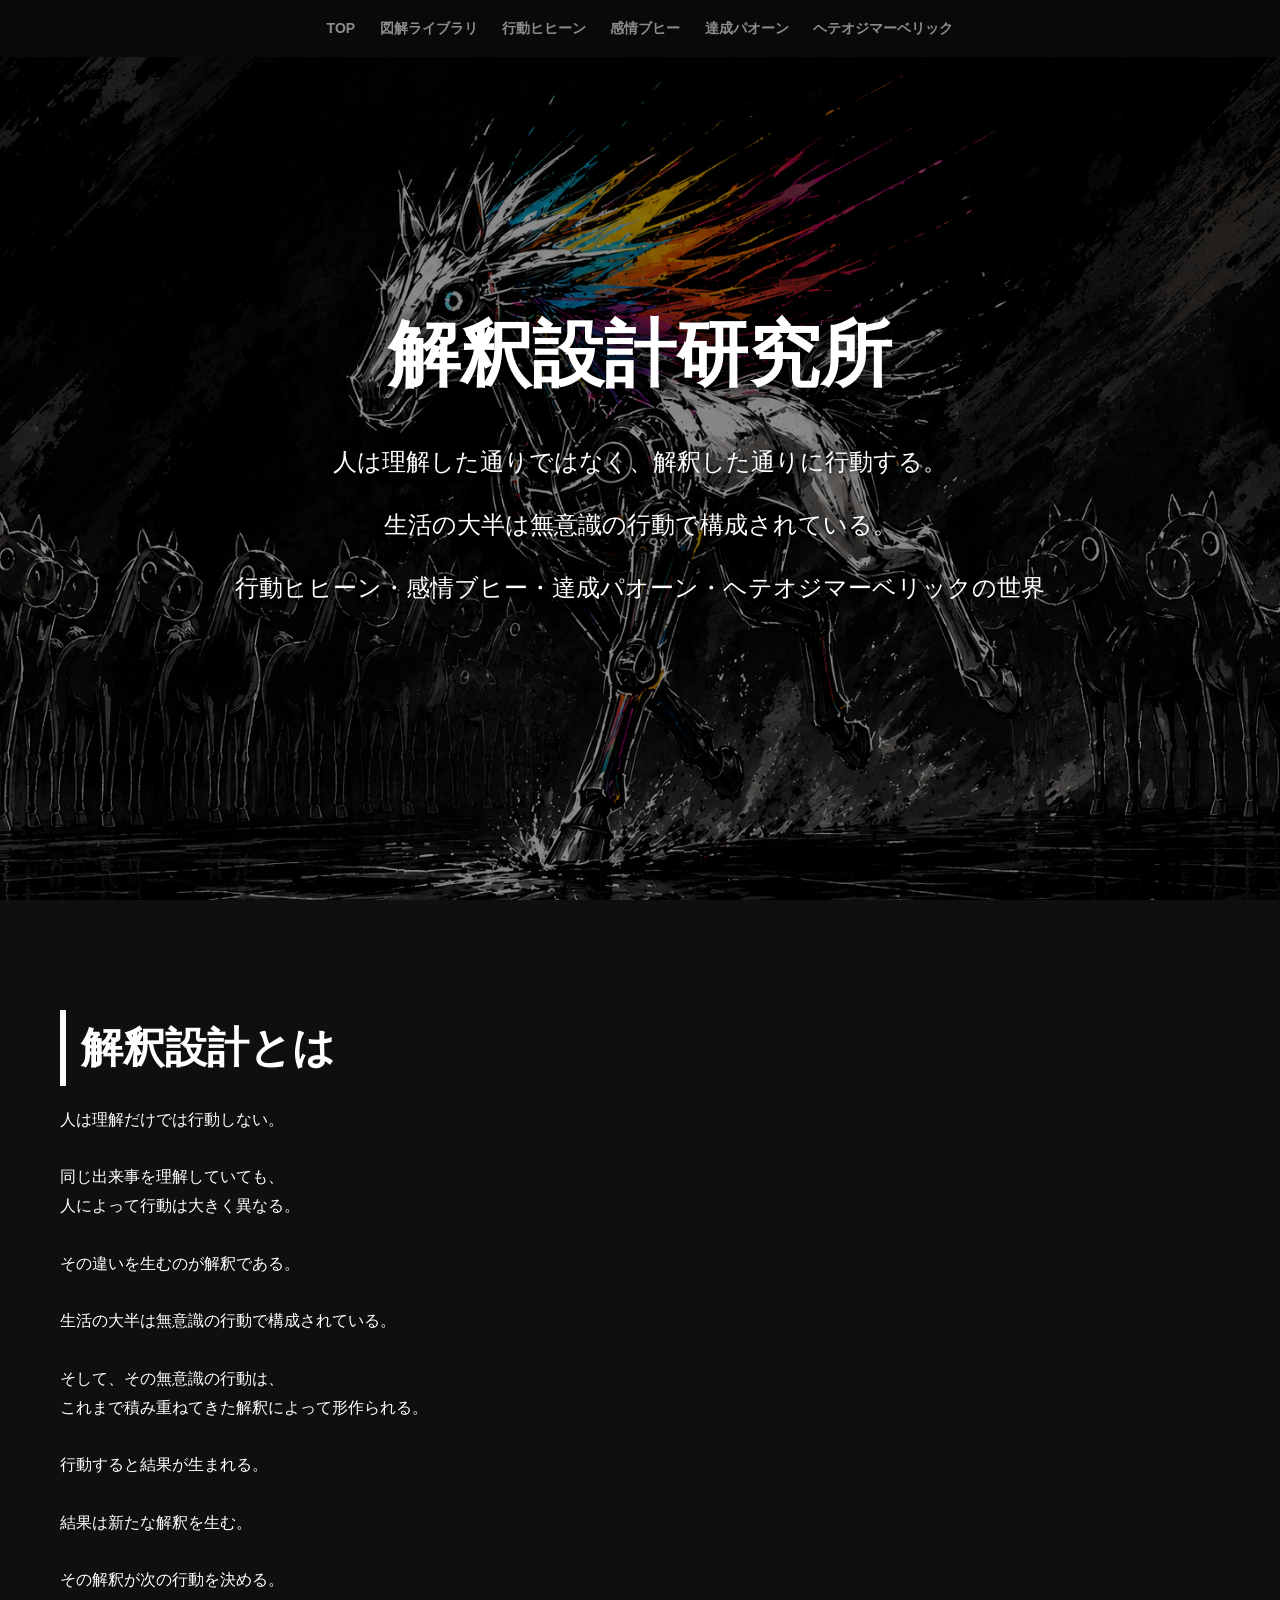
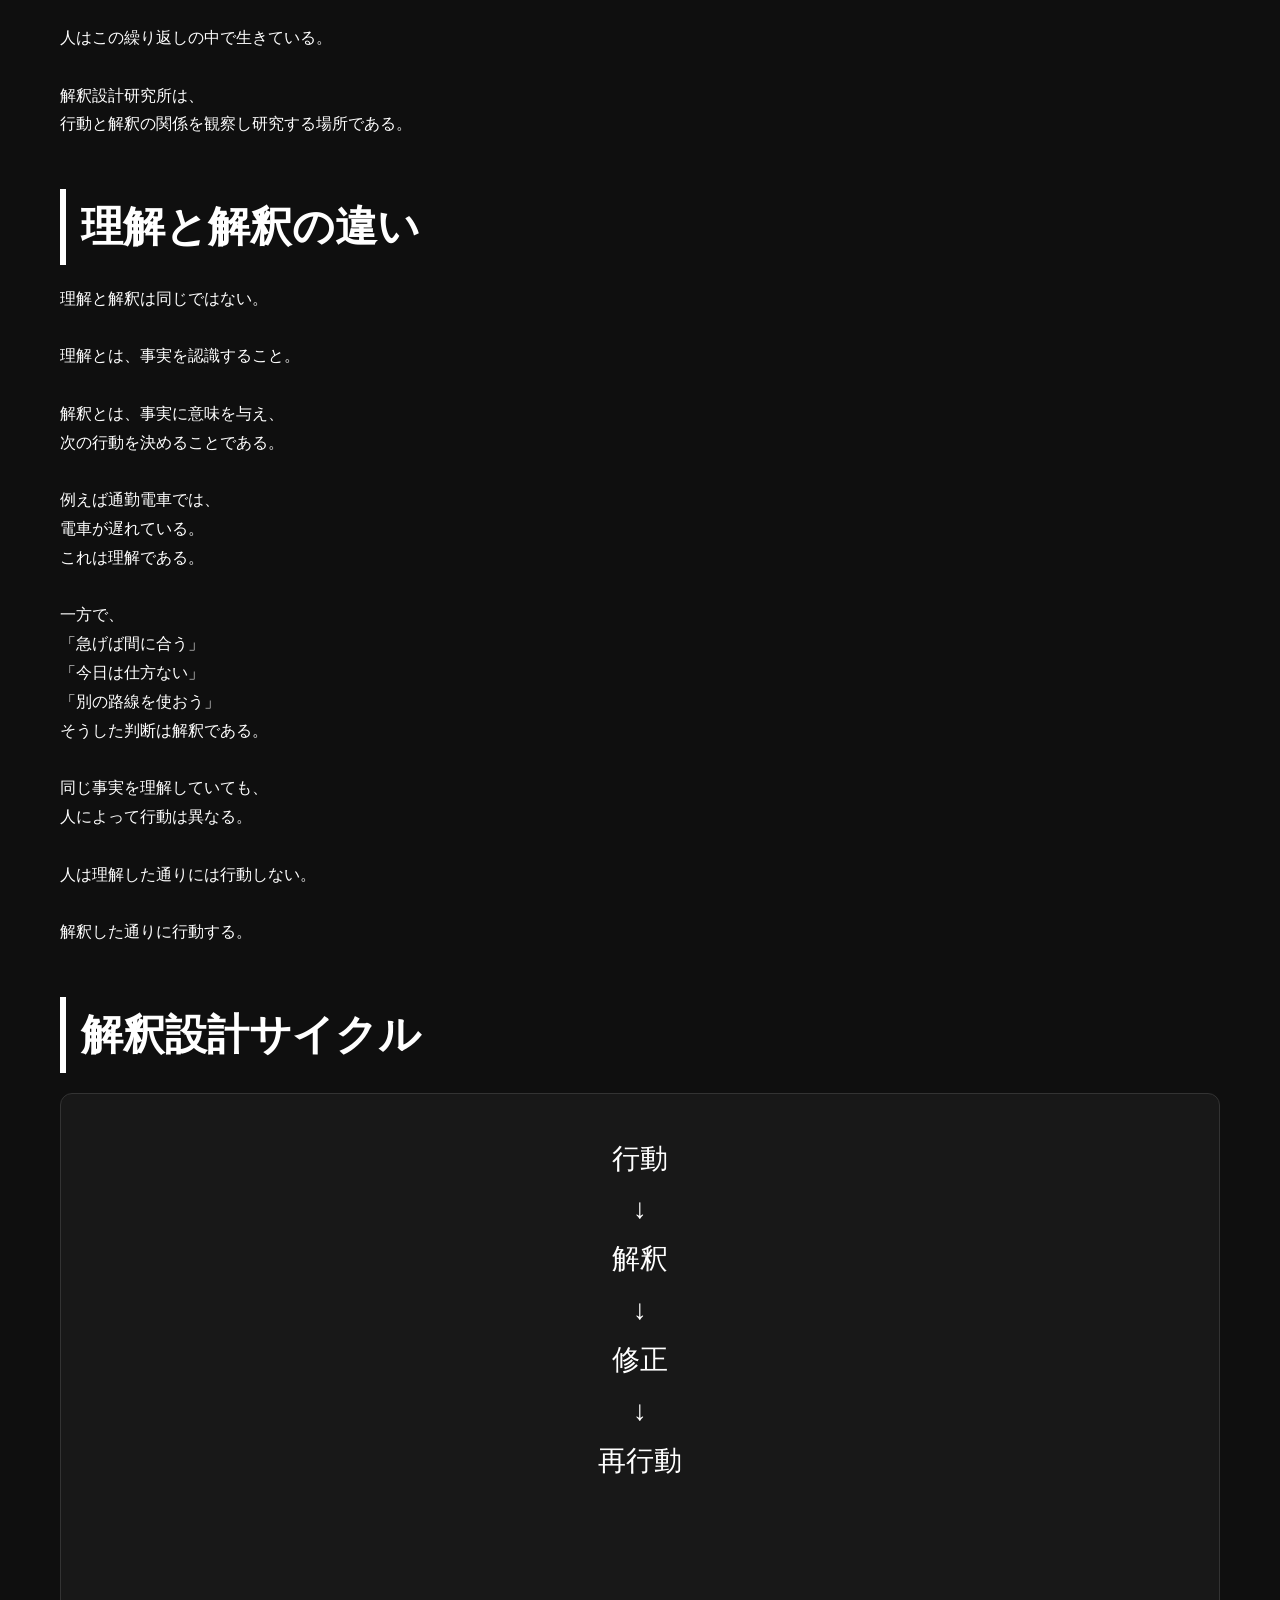
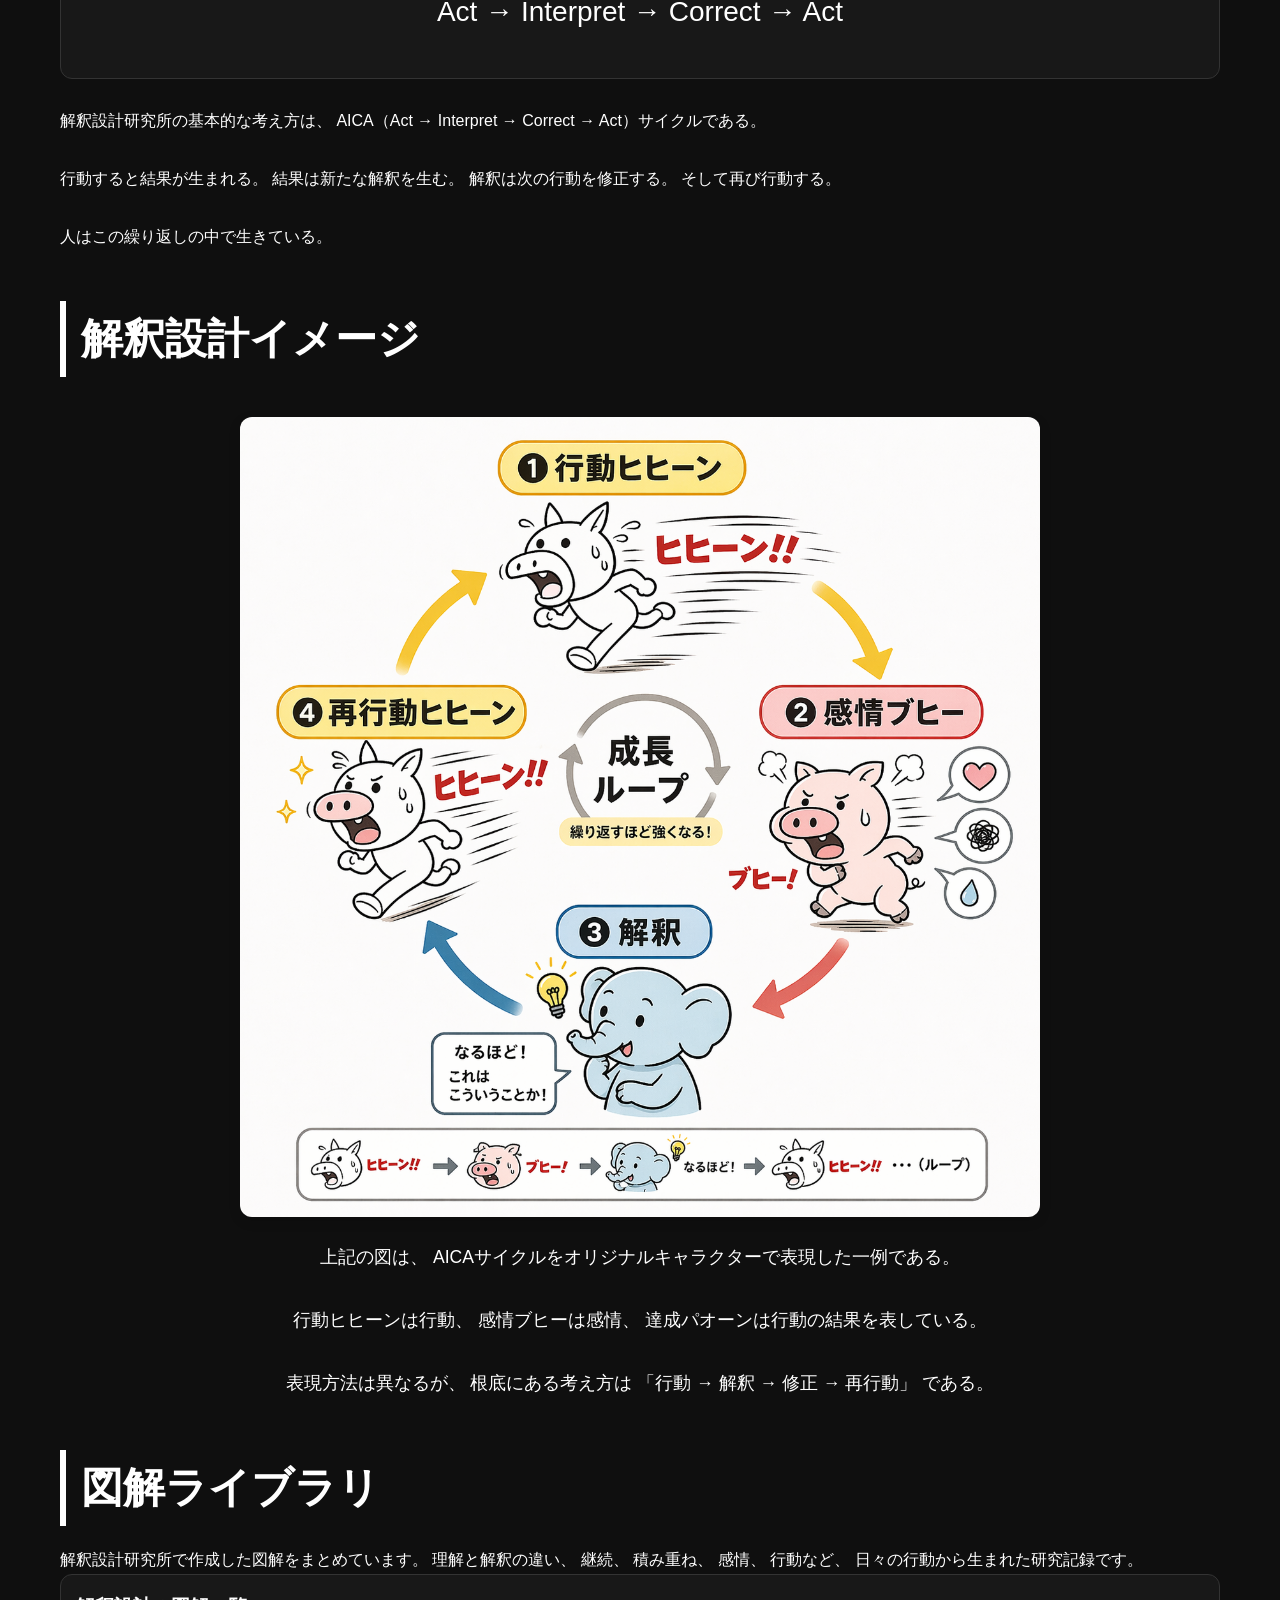
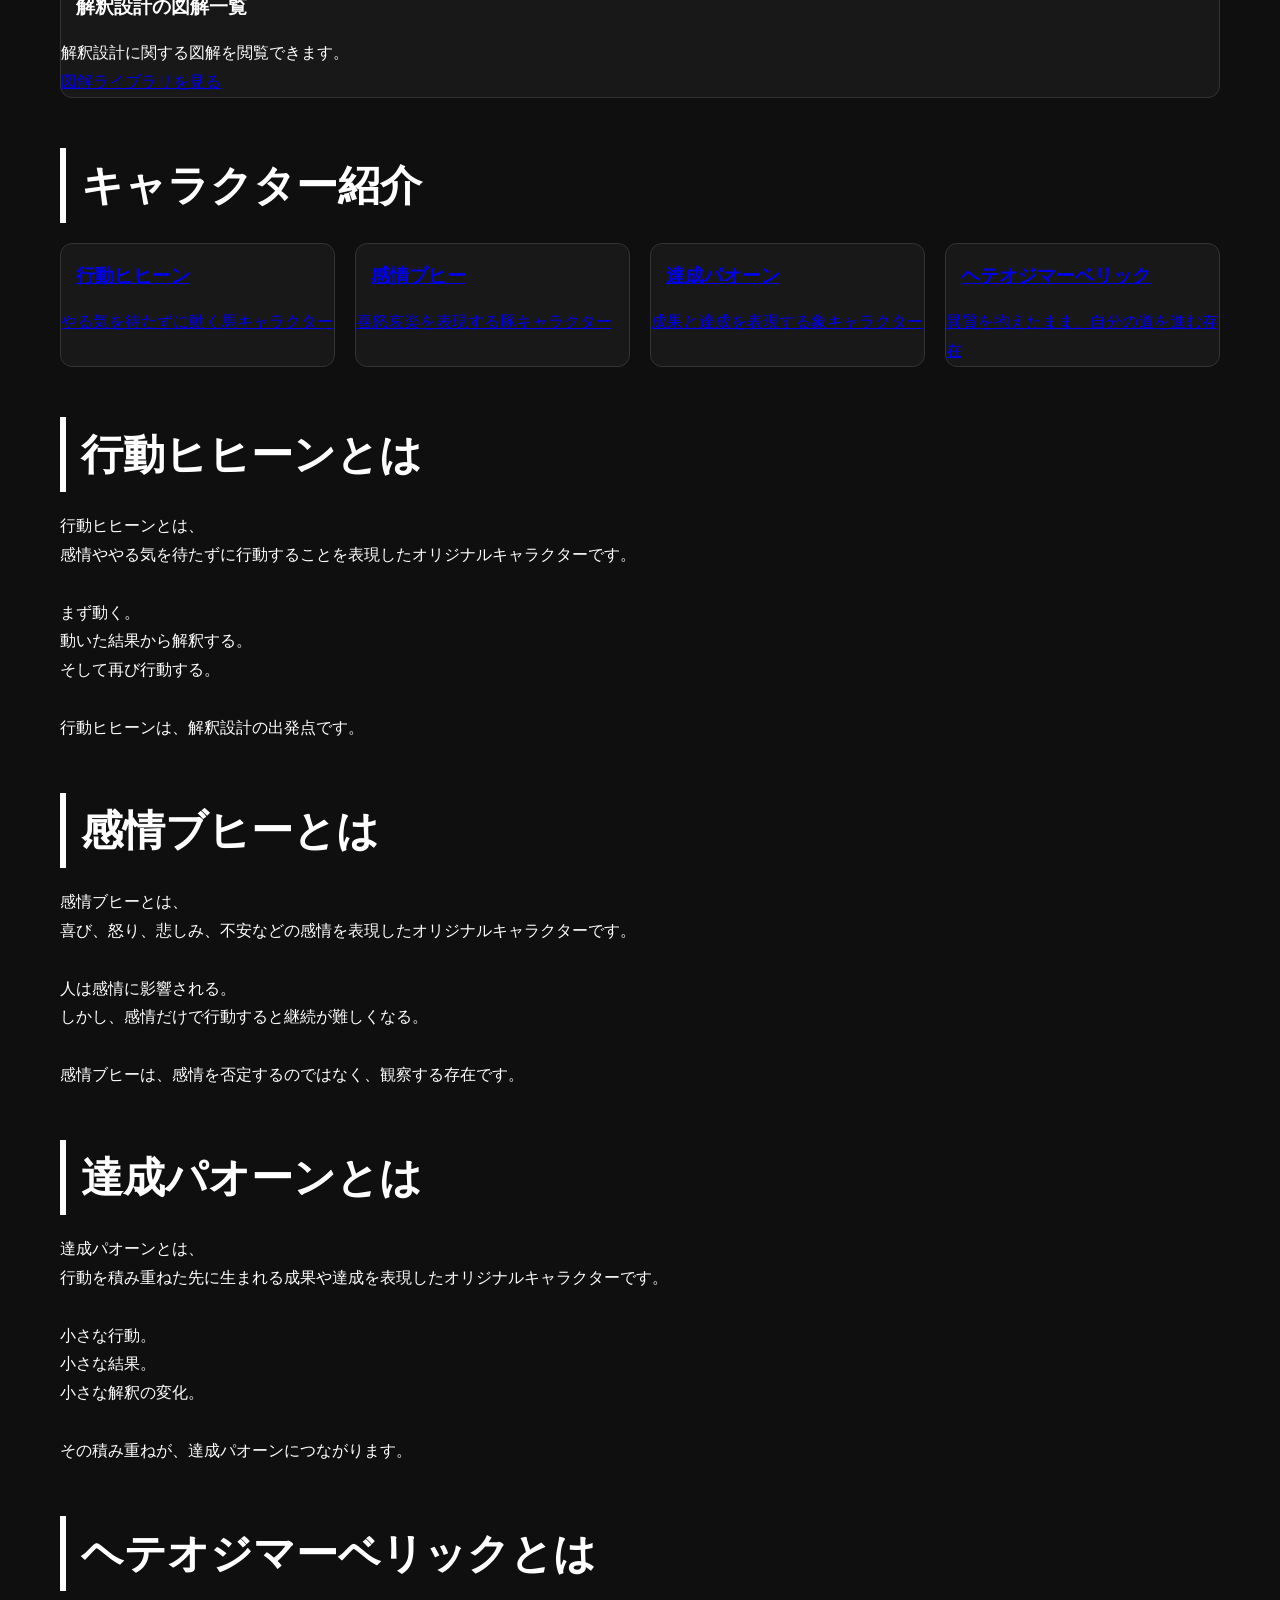
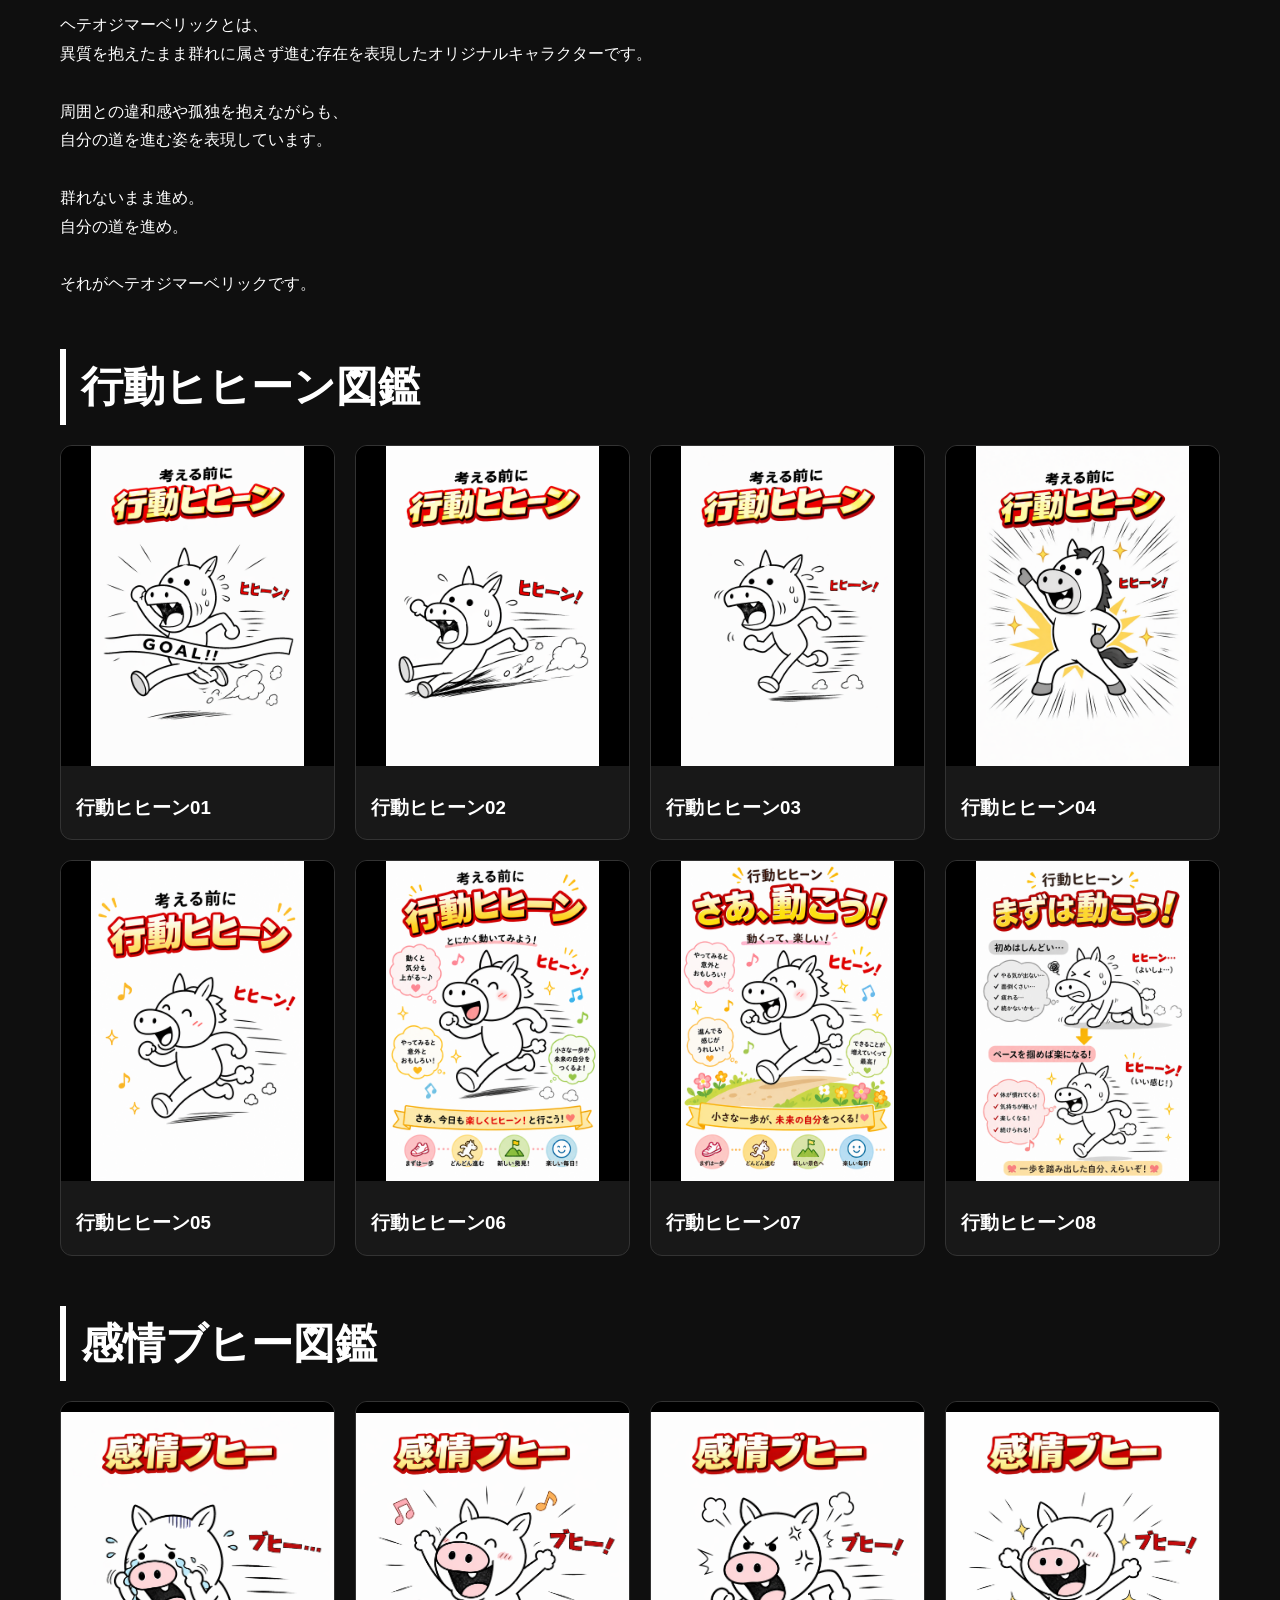
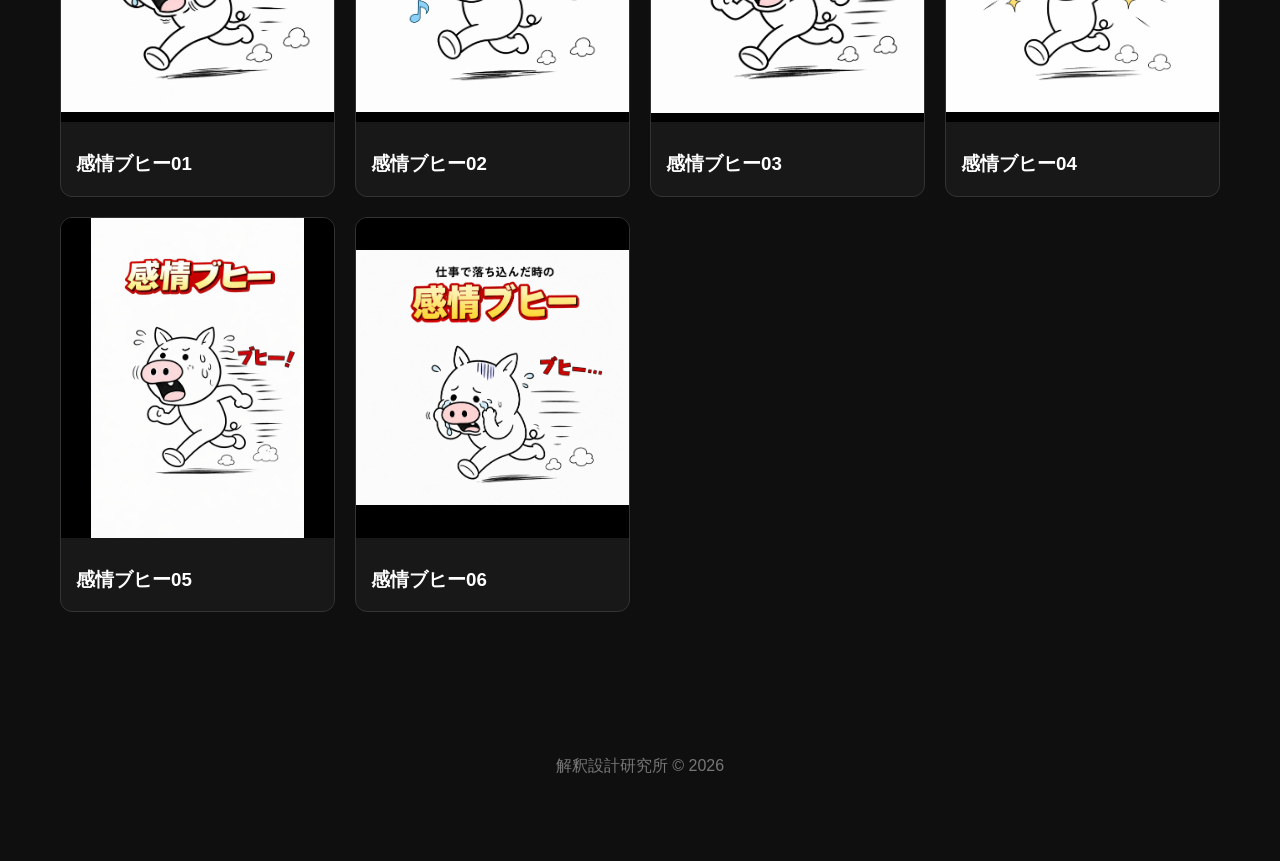
==== commit 273f5095: "Update index.html" ====
--- a/index.html
+++ b/index.html
@@ -16,6 +16,7 @@
 
     <nav class="main-nav">
         <a href="index.html">TOP</a>
+        <a href="diagram-library/diagram-library.html">図解ライブラリ</a>
         <a href="koudou-hihiin/koudou-hihiin.html">行動ヒヒーン</a>
         <a href="kanjou-buhii/kanjou-buhii.html">感情ブヒー</a>
         <a href="tassei-paoon/tassei-paoon.html">達成パオーン</a>
@@ -154,6 +155,33 @@
     </p>
 
 </div>
+<h2 class="section-title"> 図解ライブラリ</h2>
+
+<p>
+解釈設計研究所で作成した図解をまとめています。
+
+理解と解釈の違い、
+継続、
+積み重ね、
+感情、
+行動など、
+
+日々の行動から生まれた研究記録です。
+</p>
+
+<div class="card">
+
+    <h3>解釈設計の図解一覧</h3>
+
+    <p>
+        解釈設計に関する図解を閲覧できます。
+    </p>
+
+    <a href="diagram-library/diagram-library.html" class="button">
+        図解ライブラリを見る
+    </a>
+
+</div>
     <h2 class="section-title">キャラクター紹介</h2>
 
     <div class="gallery">
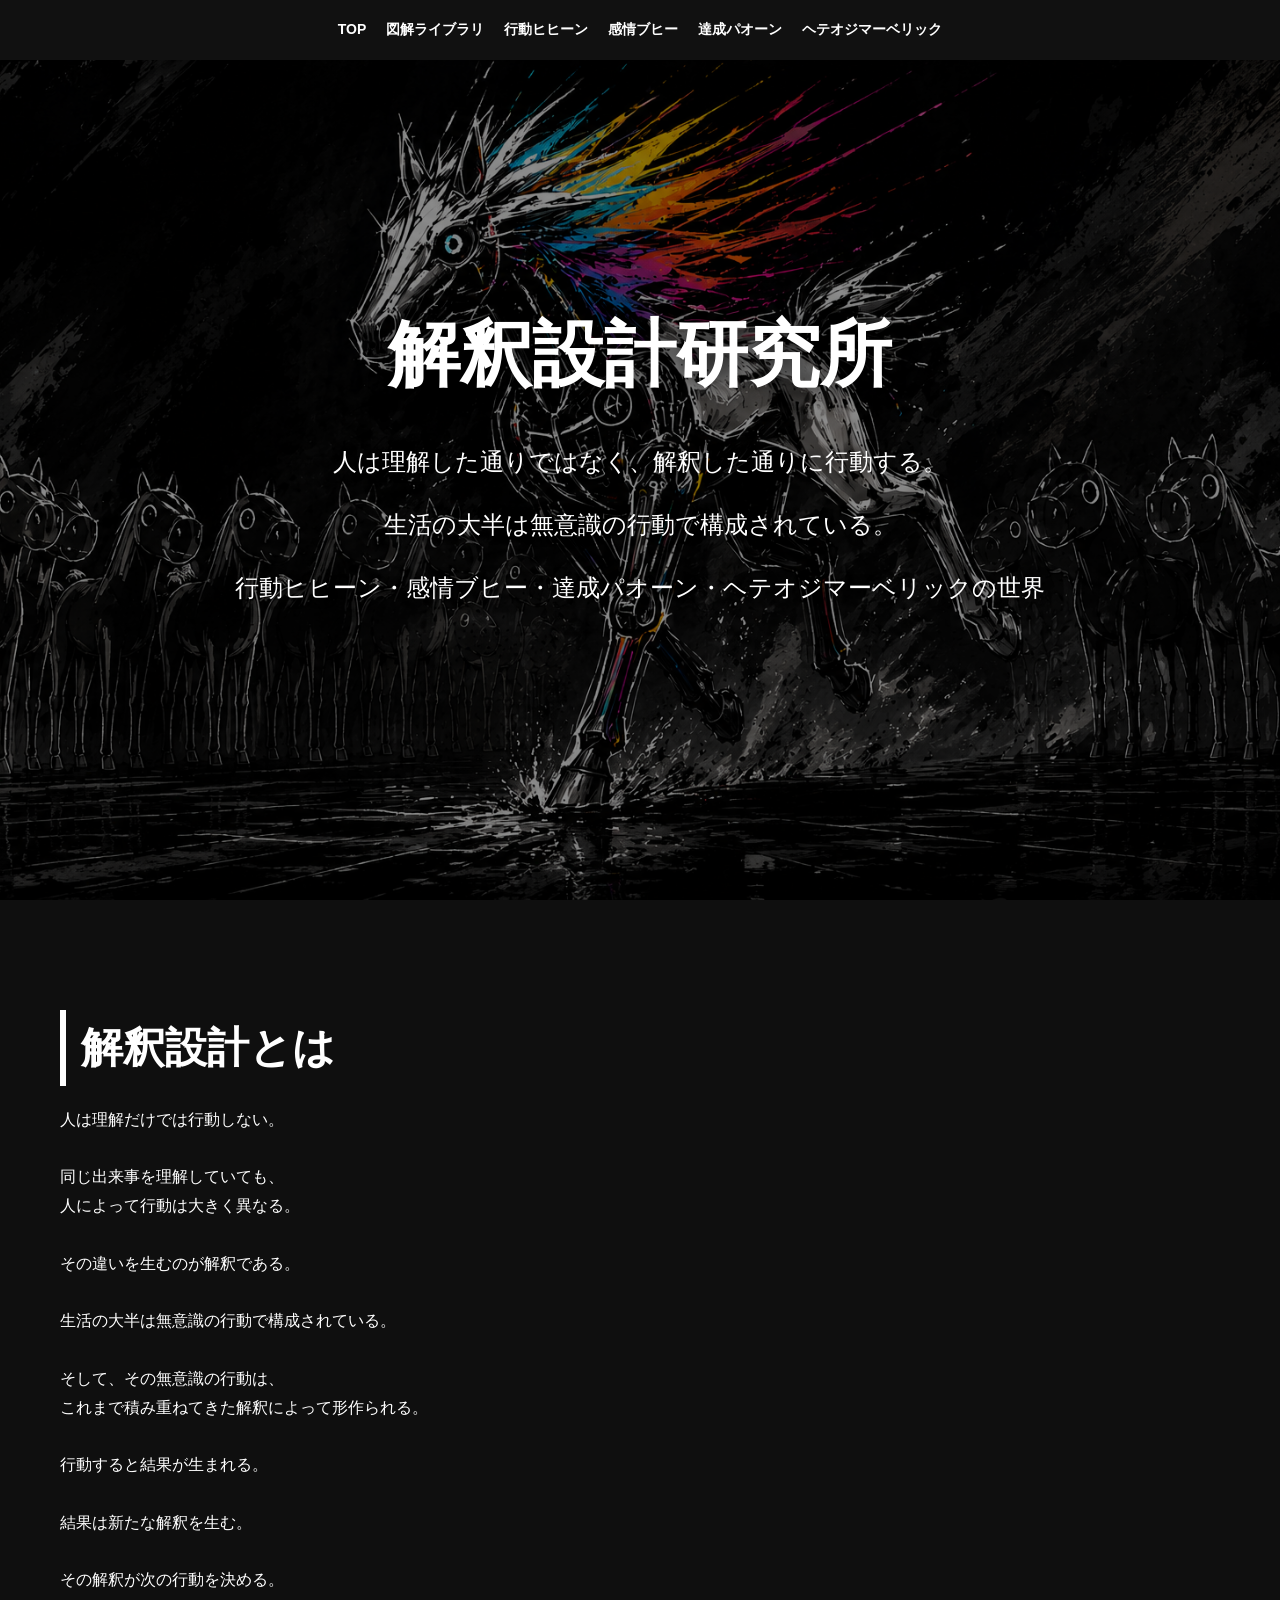
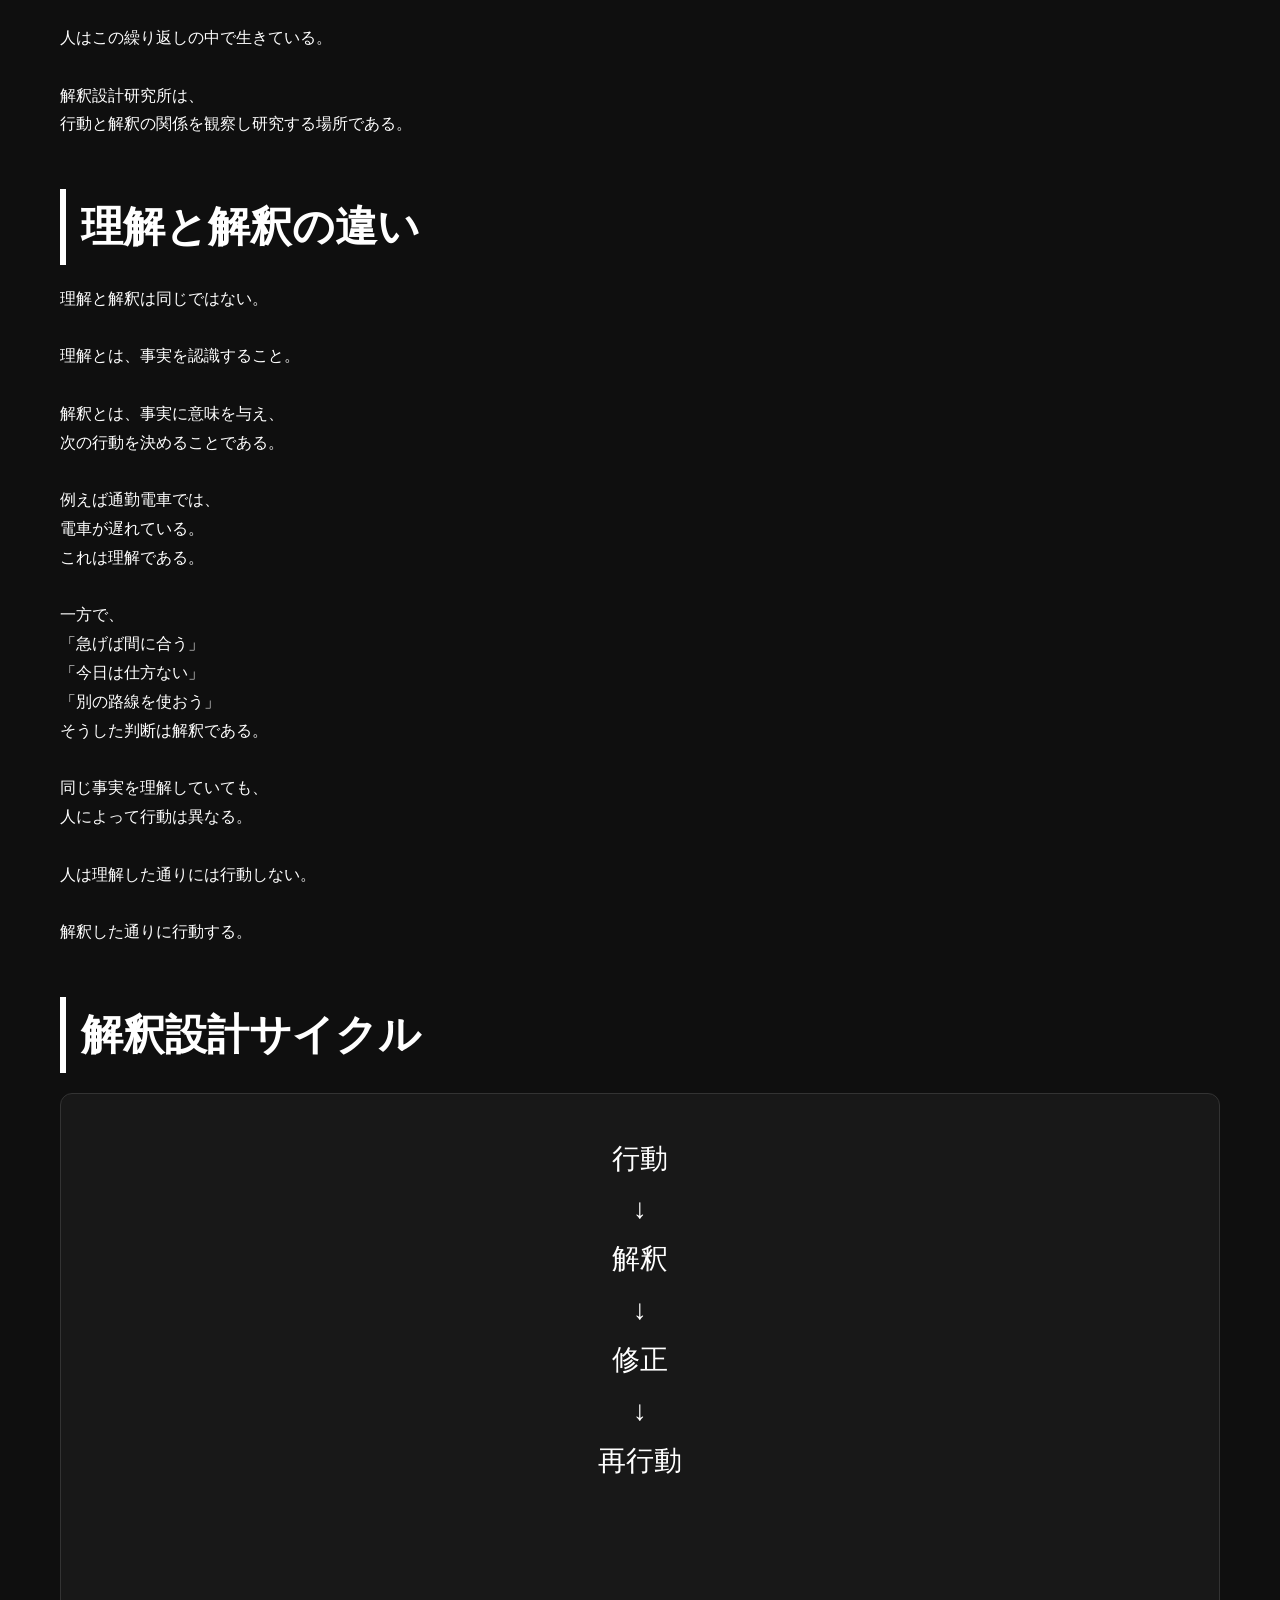
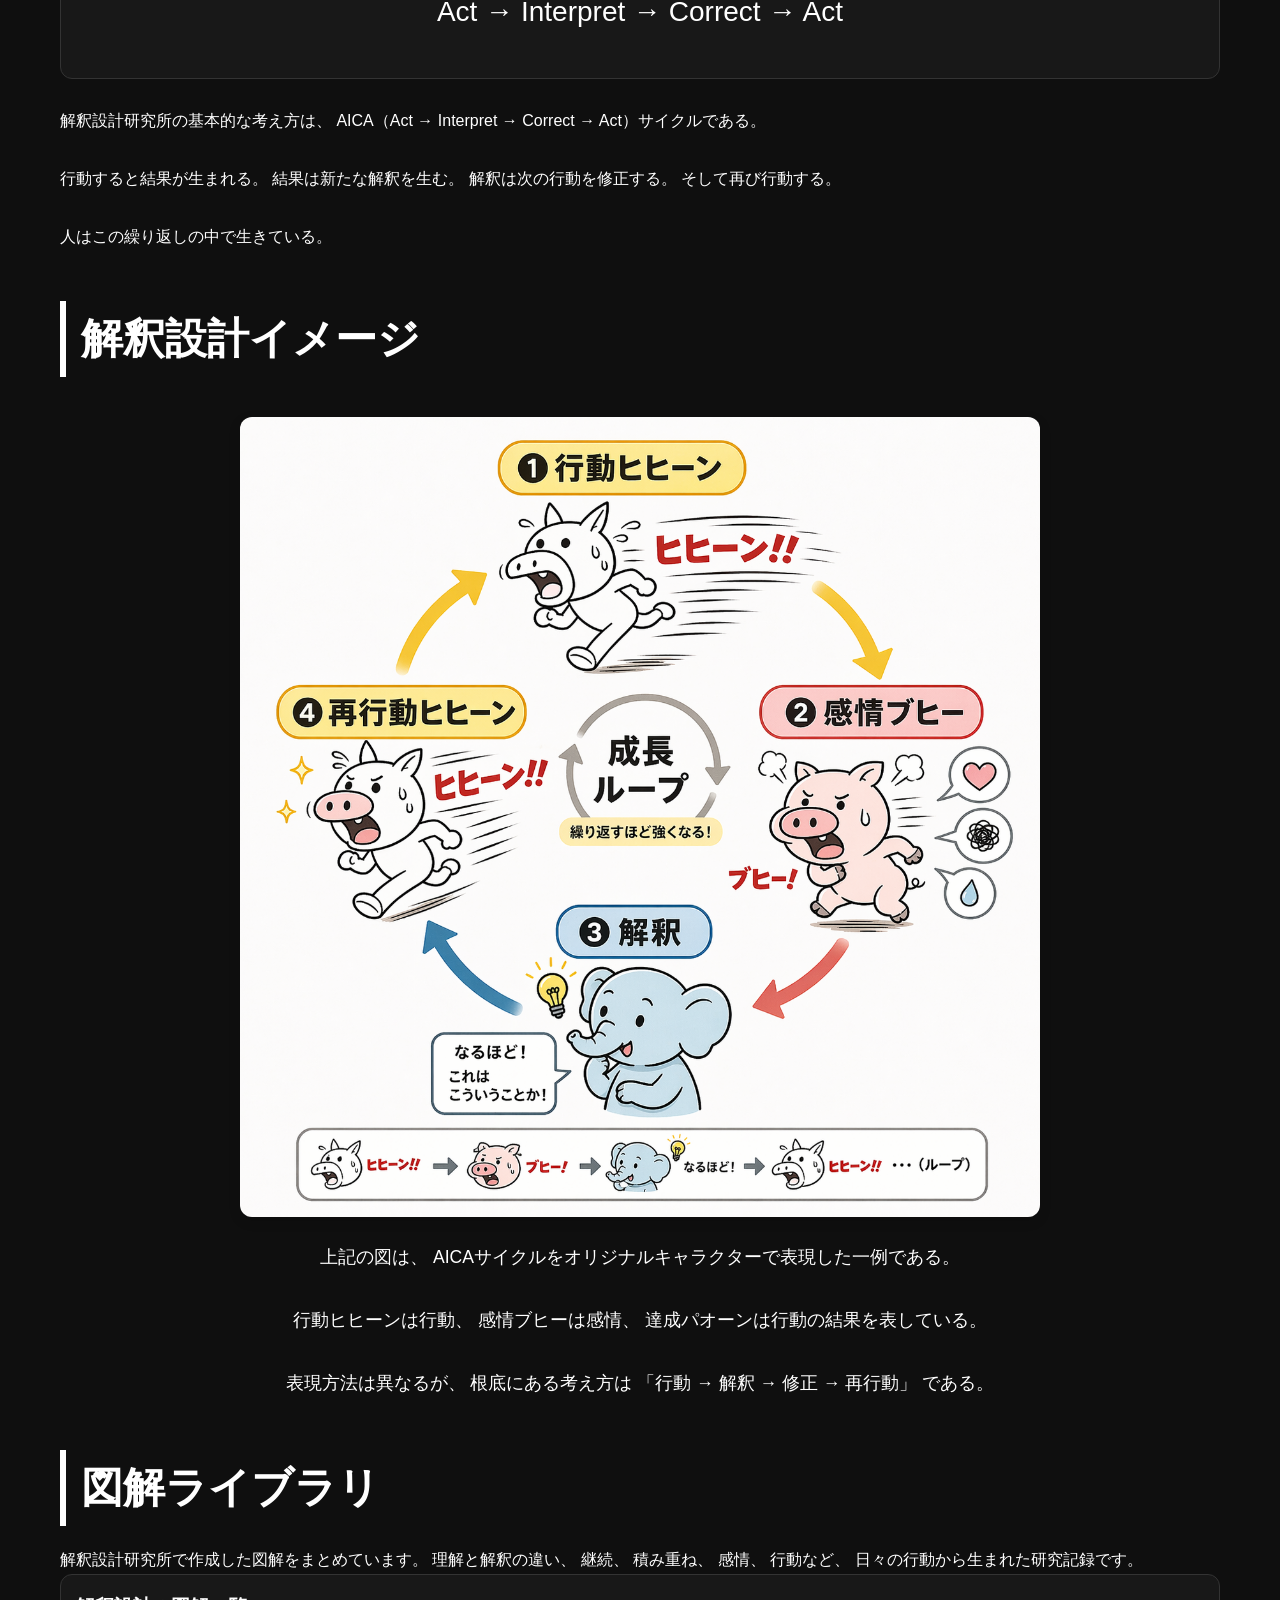
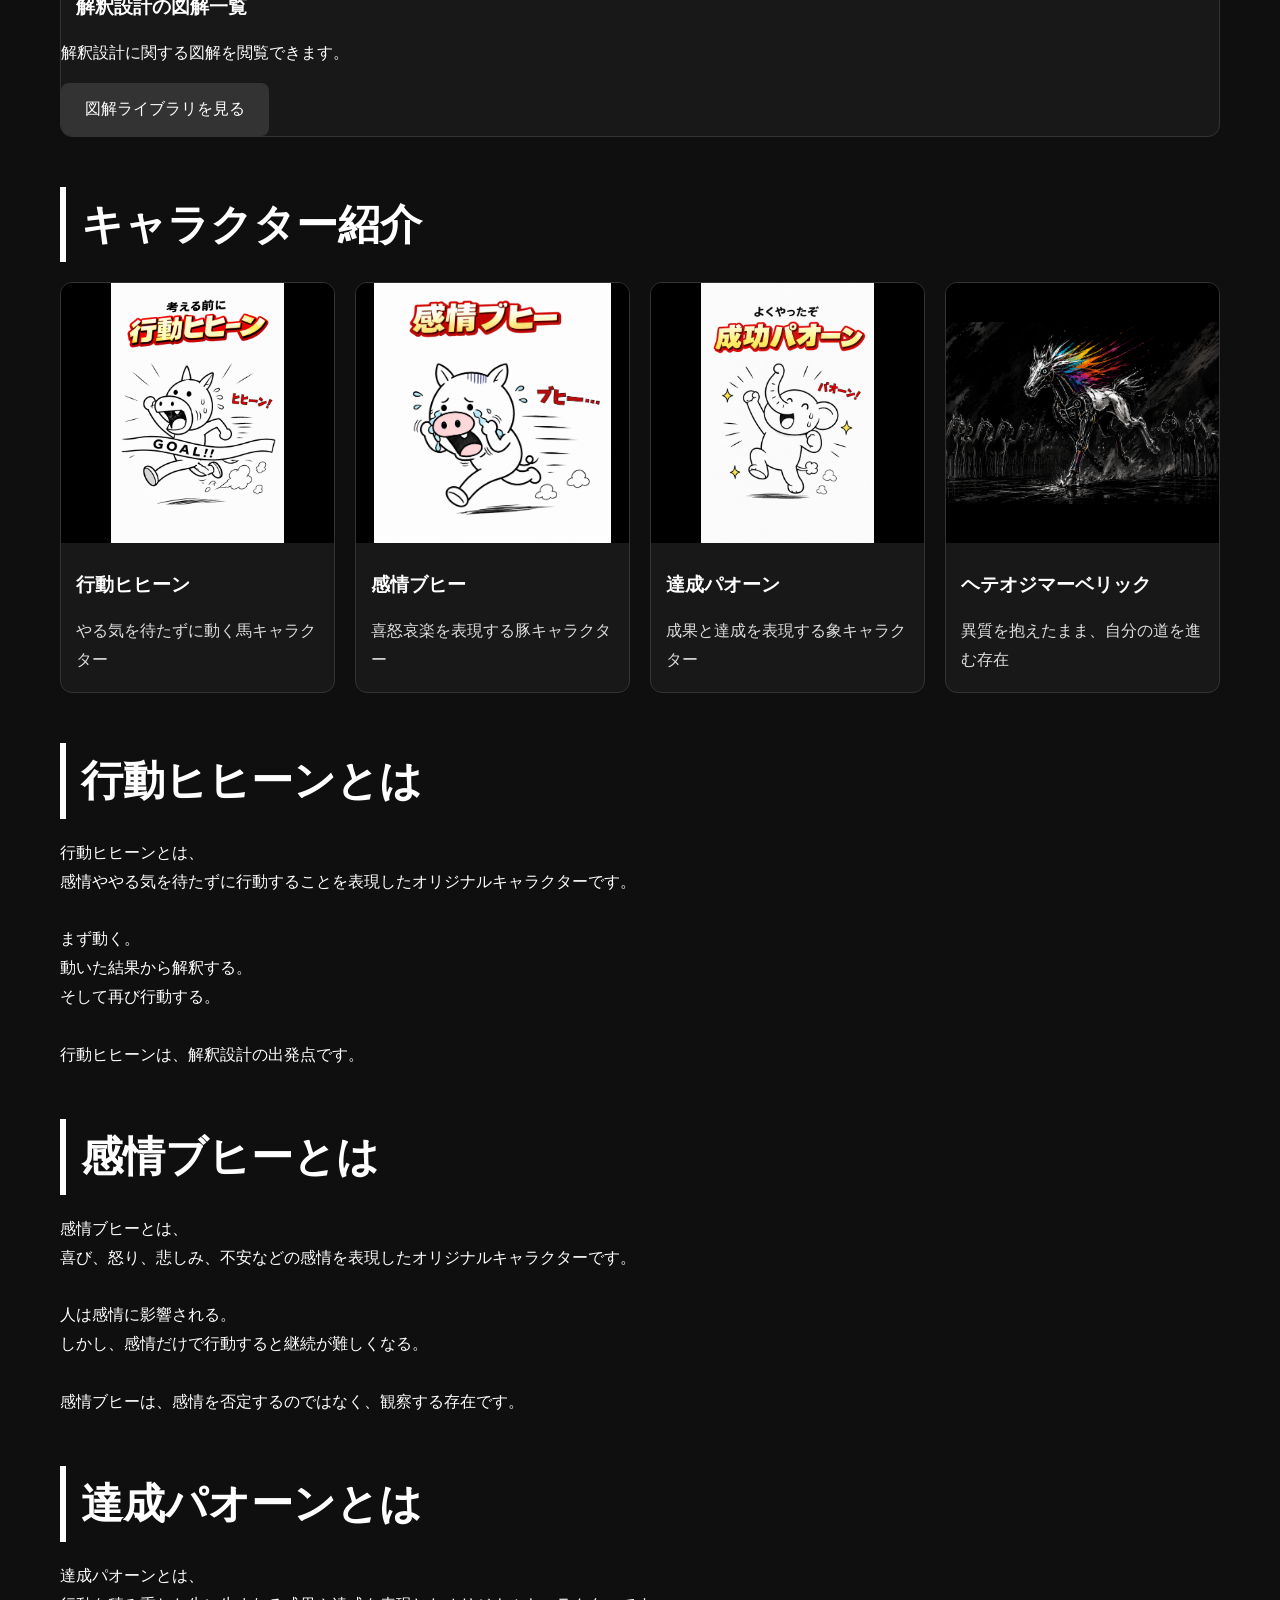
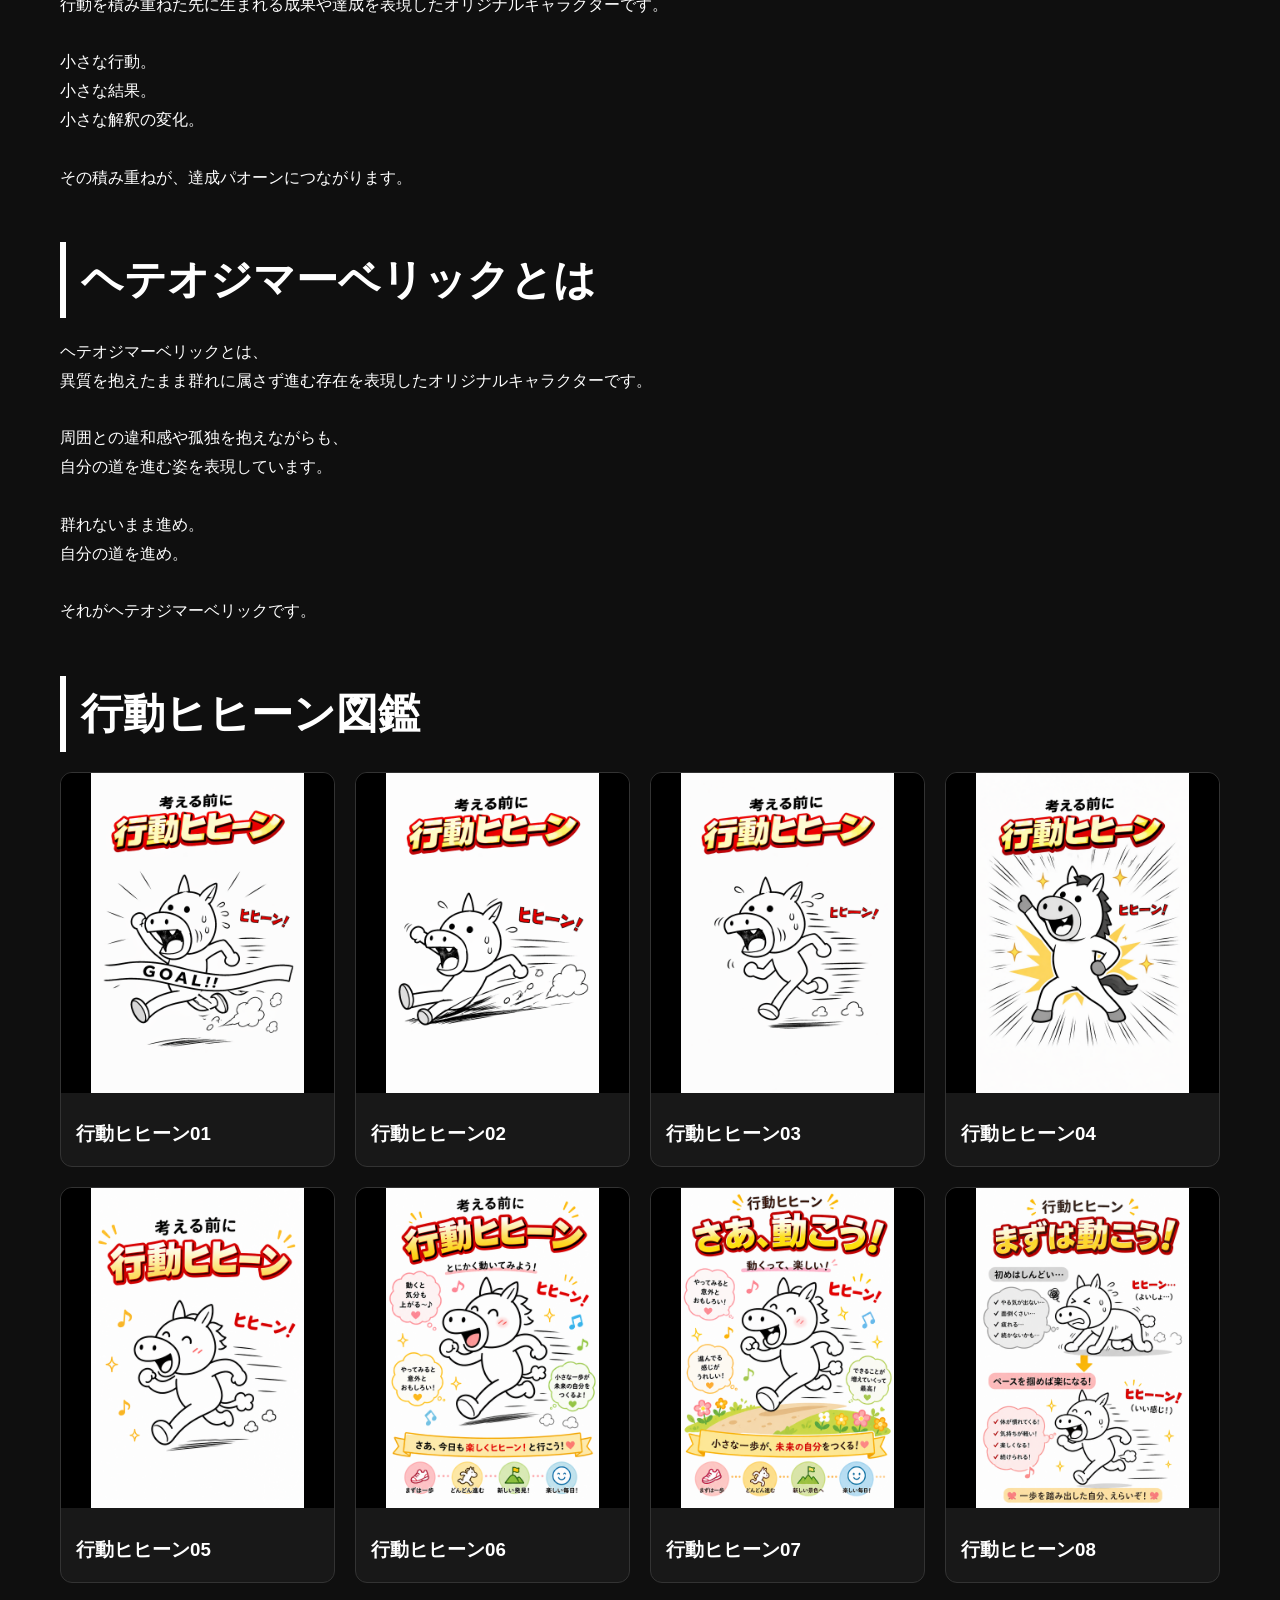
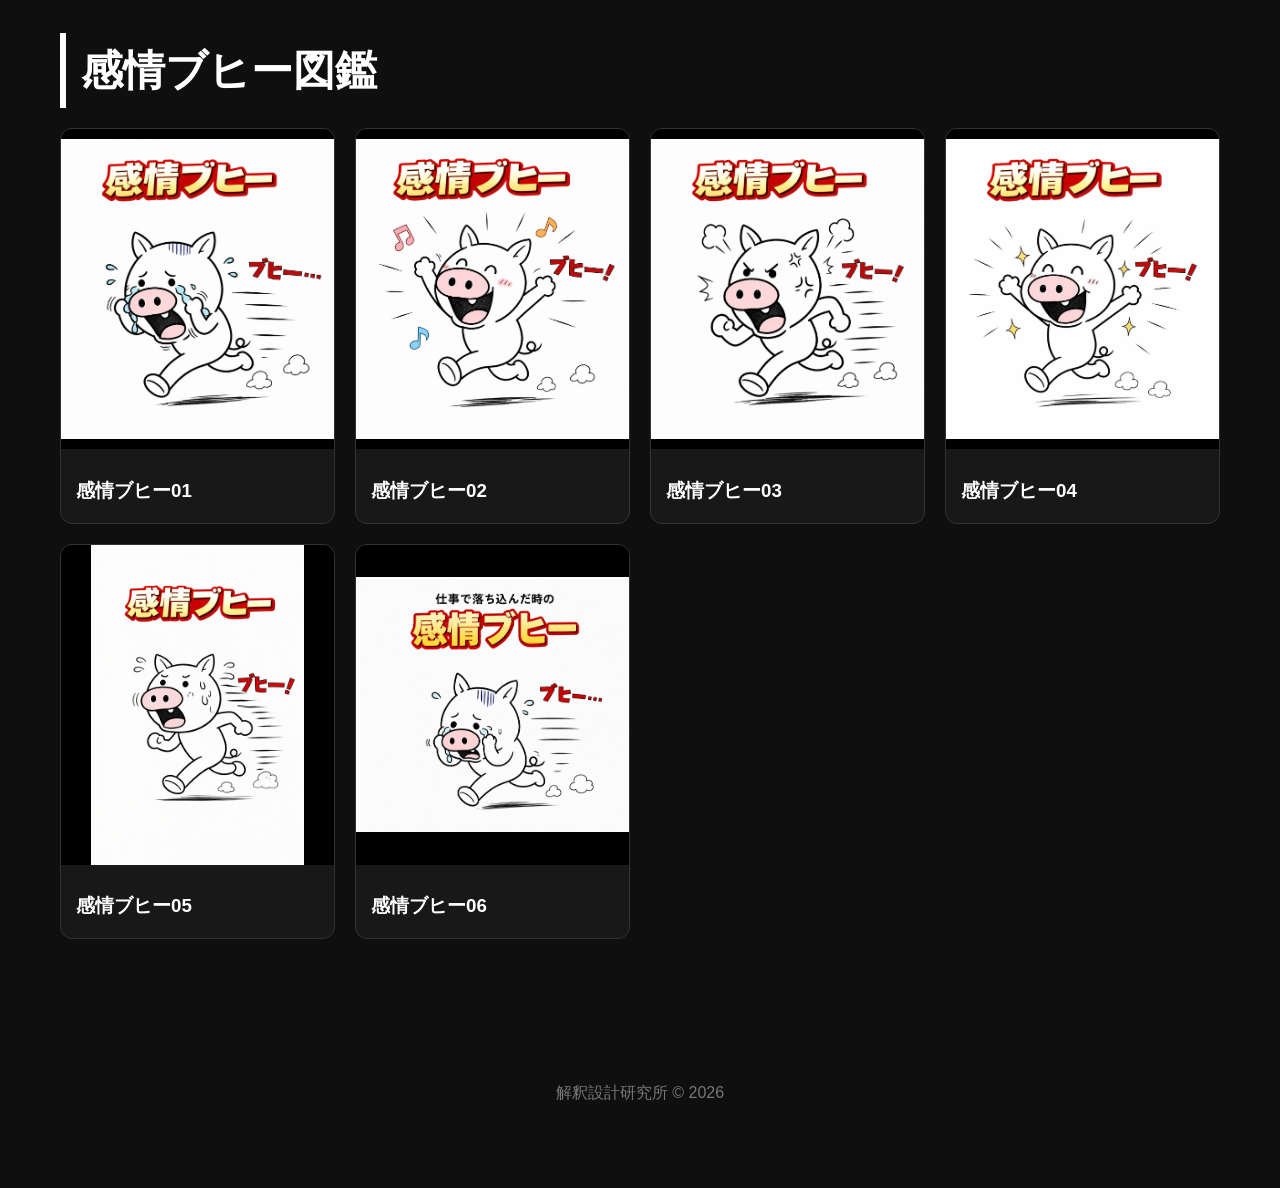
==== commit 7541e049: "Add character images to homepage cards" ====
--- a/index.html
+++ b/index.html
@@ -184,31 +184,35 @@
 </div>
     <h2 class="section-title">キャラクター紹介</h2>
 
-    <div class="gallery">
-
-        <div class="card">
-            <a href="koudou-hihiin/koudou-hihiin.html">
+    <div class="gallery character-gallery">
+
+        <div class="card">
+            <a href="koudou-hihiin/koudou-hihiin.html" class="character-card-link">
+                <img src="images/kh_01.png" loading="lazy" alt="行動ヒヒーン">
                 <h3>行動ヒヒーン</h3>
                 <p>やる気を待たずに動く馬キャラクター</p>
             </a>
         </div>
 
         <div class="card">
-            <a href="kanjou-buhii/kanjou-buhii.html">
+            <a href="kanjou-buhii/kanjou-buhii.html" class="character-card-link">
+                <img src="images/bh_01.png" loading="lazy" alt="感情ブヒー">
                 <h3>感情ブヒー</h3>
                 <p>喜怒哀楽を表現する豚キャラクター</p>
             </a>
         </div>
 
         <div class="card">
-            <a href="tassei-paoon/tassei-paoon.html">
+            <a href="tassei-paoon/tassei-paoon.html" class="character-card-link">
+                <img src="images/dm_01.png" loading="lazy" alt="達成パオーン">
                 <h3>達成パオーン</h3>
                 <p>成果と達成を表現する象キャラクター</p>
             </a>
         </div>
 
         <div class="card">
-            <a href="heteroji-maverick/heteroji-maverick.html">
+            <a href="heteroji-maverick/heteroji-maverick.html" class="character-card-link">
+                <img src="images/hero_heteroji_maverick.png" loading="lazy" alt="ヘテオジマーベリック">
                 <h3>ヘテオジマーベリック</h3>
                 <p>異質を抱えたまま、自分の道を進む存在</p>
             </a>
--- a/style.css
+++ b/style.css
@@ -9,15 +9,20 @@
     color:white;
     font-family:"Yu Gothic",sans-serif;
     line-height:1.8;
+    overflow-wrap:break-word;
 }
 
 .hero{
     position:relative;
-    height:100vh;
+    min-height:100vh;
+    min-height:100svh;
     overflow:hidden;
 }
 
 .hero img{
+    position:absolute;
+    inset:0;
+    z-index:0;
     width:100%;
     height:100%;
     object-fit:cover;
@@ -27,6 +32,7 @@
     content:"";
     position:absolute;
     inset:0;
+    z-index:1;
     background:rgba(0,0,0,0.45);
 }
 
@@ -41,24 +47,24 @@
 }
 
 .hero-content h1{
-    font-size:72px;
+    font-size:clamp(34px, 7vw, 72px);
     text-shadow:0 0 20px #000;
 }
 
 .hero-content p{
     margin-top:20px;
-    font-size:24px;
+    font-size:clamp(16px, 2.5vw, 24px);
     text-shadow:0 0 10px #000;
 }
 
 .container{
     max-width:1200px;
     margin:auto;
-    padding:60px 20px;
+    padding:clamp(36px, 6vw, 60px) 20px;
 }
 
 .section-title{
-    font-size:42px;
+    font-size:clamp(28px, 5vw, 42px);
     margin:50px 0 20px;
     border-left:6px solid white;
     padding-left:15px;
@@ -68,14 +74,14 @@
     background:#181818;
     border:1px solid #333;
     border-radius:12px;
-    padding:40px;
-    text-align:center;
-    font-size:28px;
+    padding:clamp(24px, 5vw, 40px);
+    text-align:center;
+    font-size:clamp(20px, 4vw, 28px);
 }
 
 .gallery{
     display:grid;
-    grid-template-columns:repeat(auto-fit,minmax(250px,1fr));
+    grid-template-columns:repeat(auto-fit,minmax(220px,1fr));
     gap:20px;
     margin-top:20px;
 }
@@ -95,7 +101,7 @@
 
 .card img{
     width:100%;
-    height:320px;
+    height:clamp(220px, 32vw, 320px);
     object-fit:contain;
     background:black;
 }
@@ -104,12 +110,38 @@
     padding:15px;
 }
 
+.character-card-link{
+    display:block;
+    min-height:100%;
+    color:#fff;
+    text-decoration:none;
+}
+
+.character-card-link img{
+    height:260px;
+}
+
+.character-card-link p{
+    padding:0 15px 18px;
+    color:#ddd;
+}
+
+.character-card-link:hover h3{
+    color:#ffcc00;
+}
+
 footer{
     text-align:center;
     padding:80px;
     color:#777;
 }
 .main-nav {
+    position: relative;
+    z-index: 20;
+    display: flex;
+    flex-wrap: wrap;
+    justify-content: center;
+    gap: 8px 12px;
     background: #111;
     padding: 14px 20px;
     text-align: center;
@@ -119,24 +151,57 @@
     color: #fff;
     text-decoration: none;
     font-weight: bold;
-    margin: 0 10px;
     font-size: 14px;
+    line-height: 1.4;
+    padding: 6px 4px;
 }
 
 .main-nav a:hover {
     color: #ffcc00;
 }
 @media (max-width: 768px) {
+    .hero {
+        min-height: 88svh;
+    }
+
     .main-nav {
-        display: flex;
-        flex-wrap: wrap;
-        gap: 8px;
-        justify-content: center;
+        gap: 6px;
+        padding: 10px 12px;
     }
 
     .main-nav a {
         font-size: 13px;
-        margin: 0;
+        padding: 7px 6px;
+    }
+
+    .hero-content {
+        top:56%;
+    }
+
+    .hero-content p {
+        margin-top:14px;
+    }
+
+    .container {
+        padding-left:16px;
+        padding-right:16px;
+    }
+
+    .section-title {
+        margin-top:34px;
+    }
+
+    .gallery {
+        grid-template-columns:1fr;
+        gap:16px;
+    }
+
+    .card img {
+        height:260px;
+    }
+
+    footer {
+        padding:48px 20px;
     }
 }
 .concept-image{
@@ -150,8 +215,57 @@
     border-radius:12px;
     box-shadow:0 4px 12px rgba(0,0,0,0.15);
 }
-
+.button{
+    display:inline-block;
+    margin-top:15px;
+    padding:12px 24px;
+    background:#333;
+    color:#fff;
+    text-decoration:none;
+    border-radius:8px;
+}
+
+.button:hover{
+    opacity:0.8;
+}
 .concept-image p{
     margin-top:15px;
     font-size:1.1rem;
 }
+
+.diagram-link-list{
+    display:grid;
+    grid-template-columns:repeat(auto-fit,minmax(280px,1fr));
+    gap:12px;
+    margin-top:24px;
+}
+
+.diagram-link-list a{
+    display:block;
+    min-height:48px;
+    padding:14px 16px;
+    border:1px solid #333;
+    border-radius:8px;
+    background:#181818;
+    color:#fff;
+    text-decoration:none;
+    font-weight:bold;
+    line-height:1.5;
+}
+
+.diagram-link-list a:hover{
+    border-color:#ffcc00;
+    color:#ffcc00;
+}
+
+@media (max-width: 768px) {
+    .diagram-link-list{
+        grid-template-columns:1fr;
+        gap:10px;
+    }
+
+    .diagram-link-list a{
+        padding:14px;
+        font-size:15px;
+    }
+}
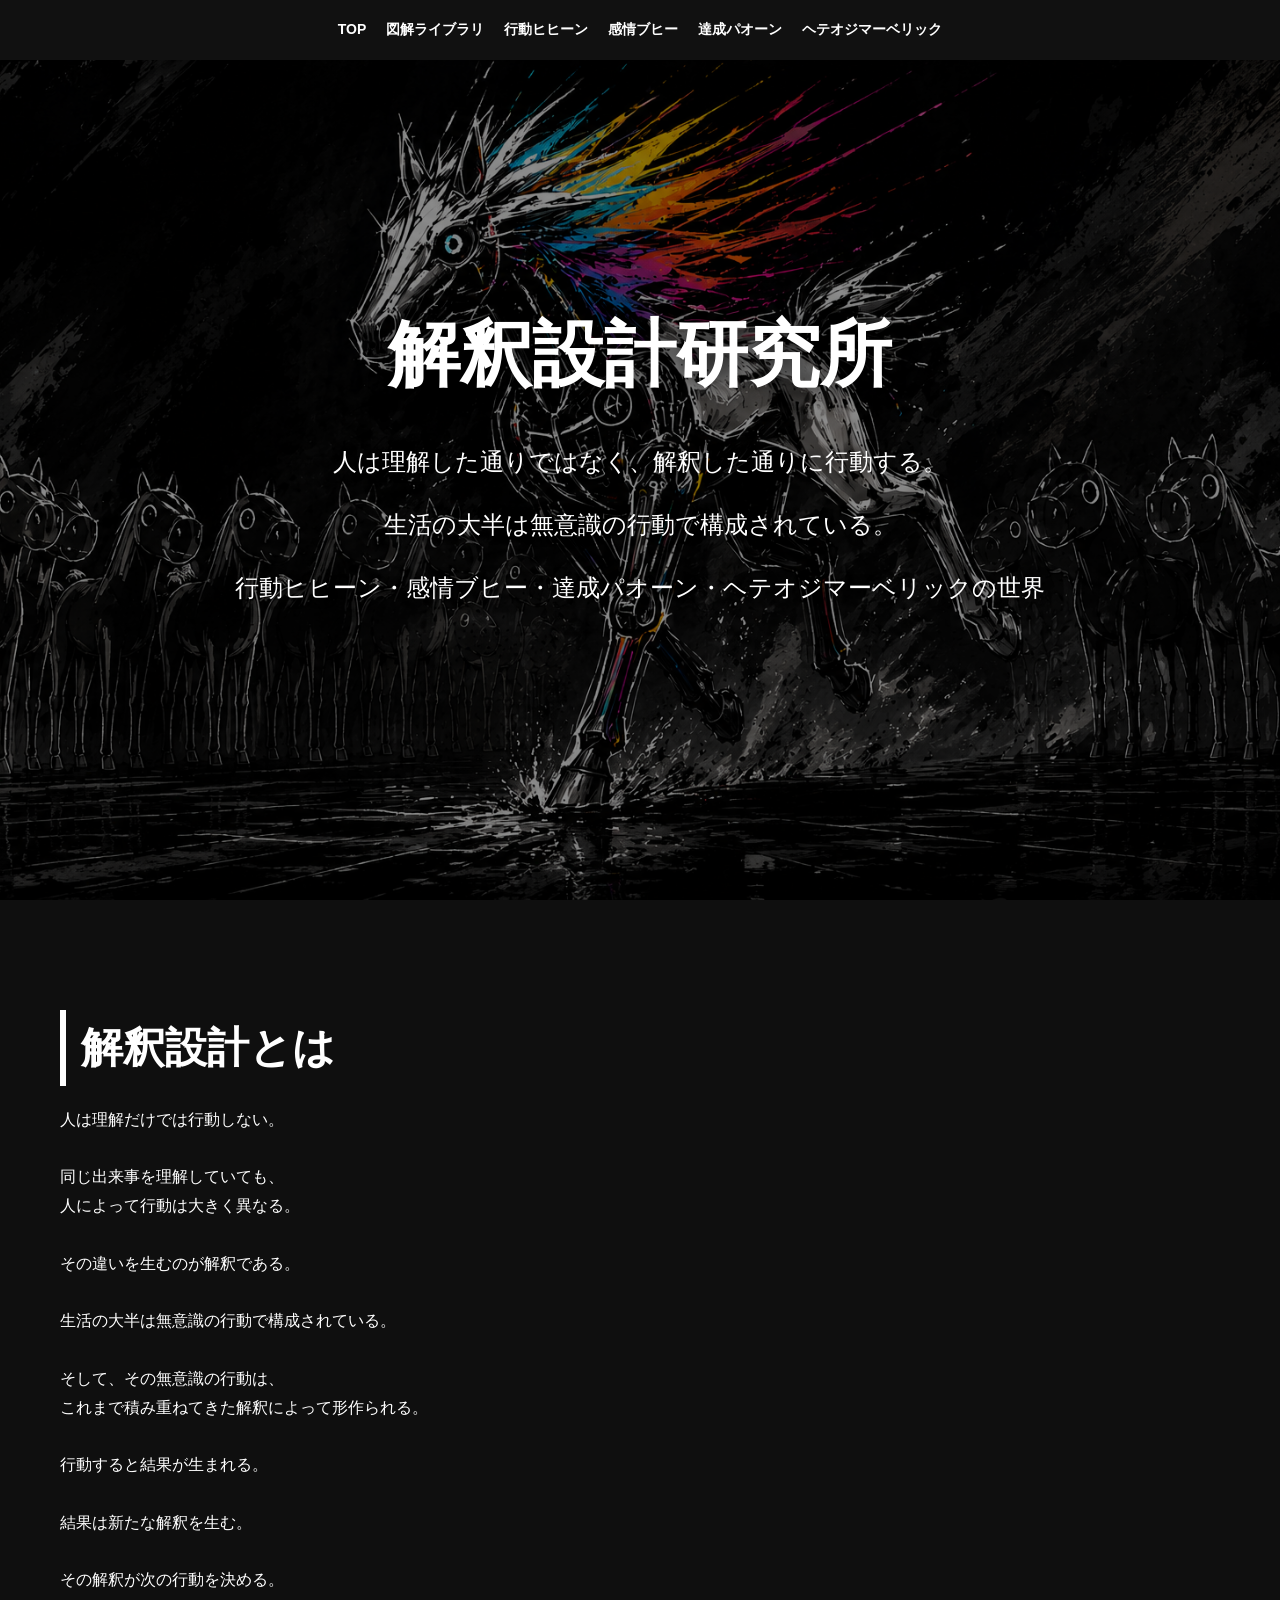
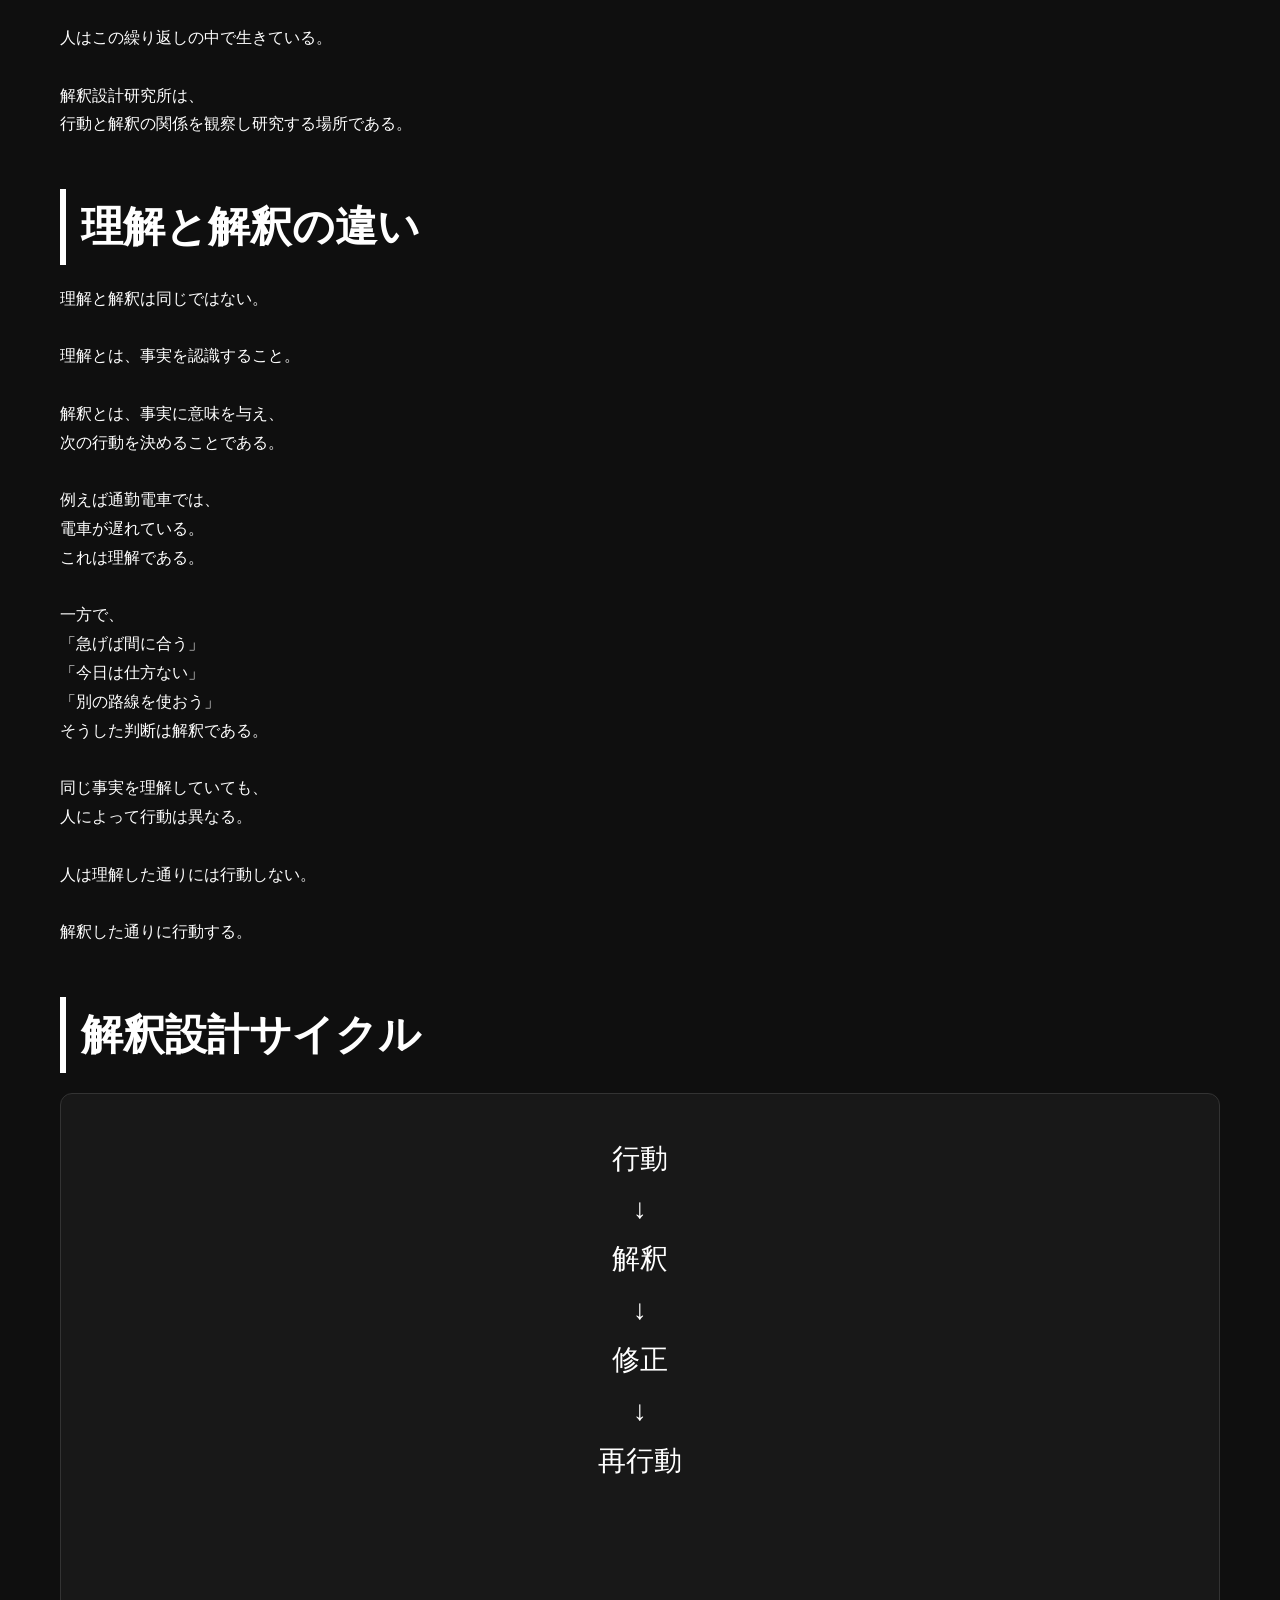
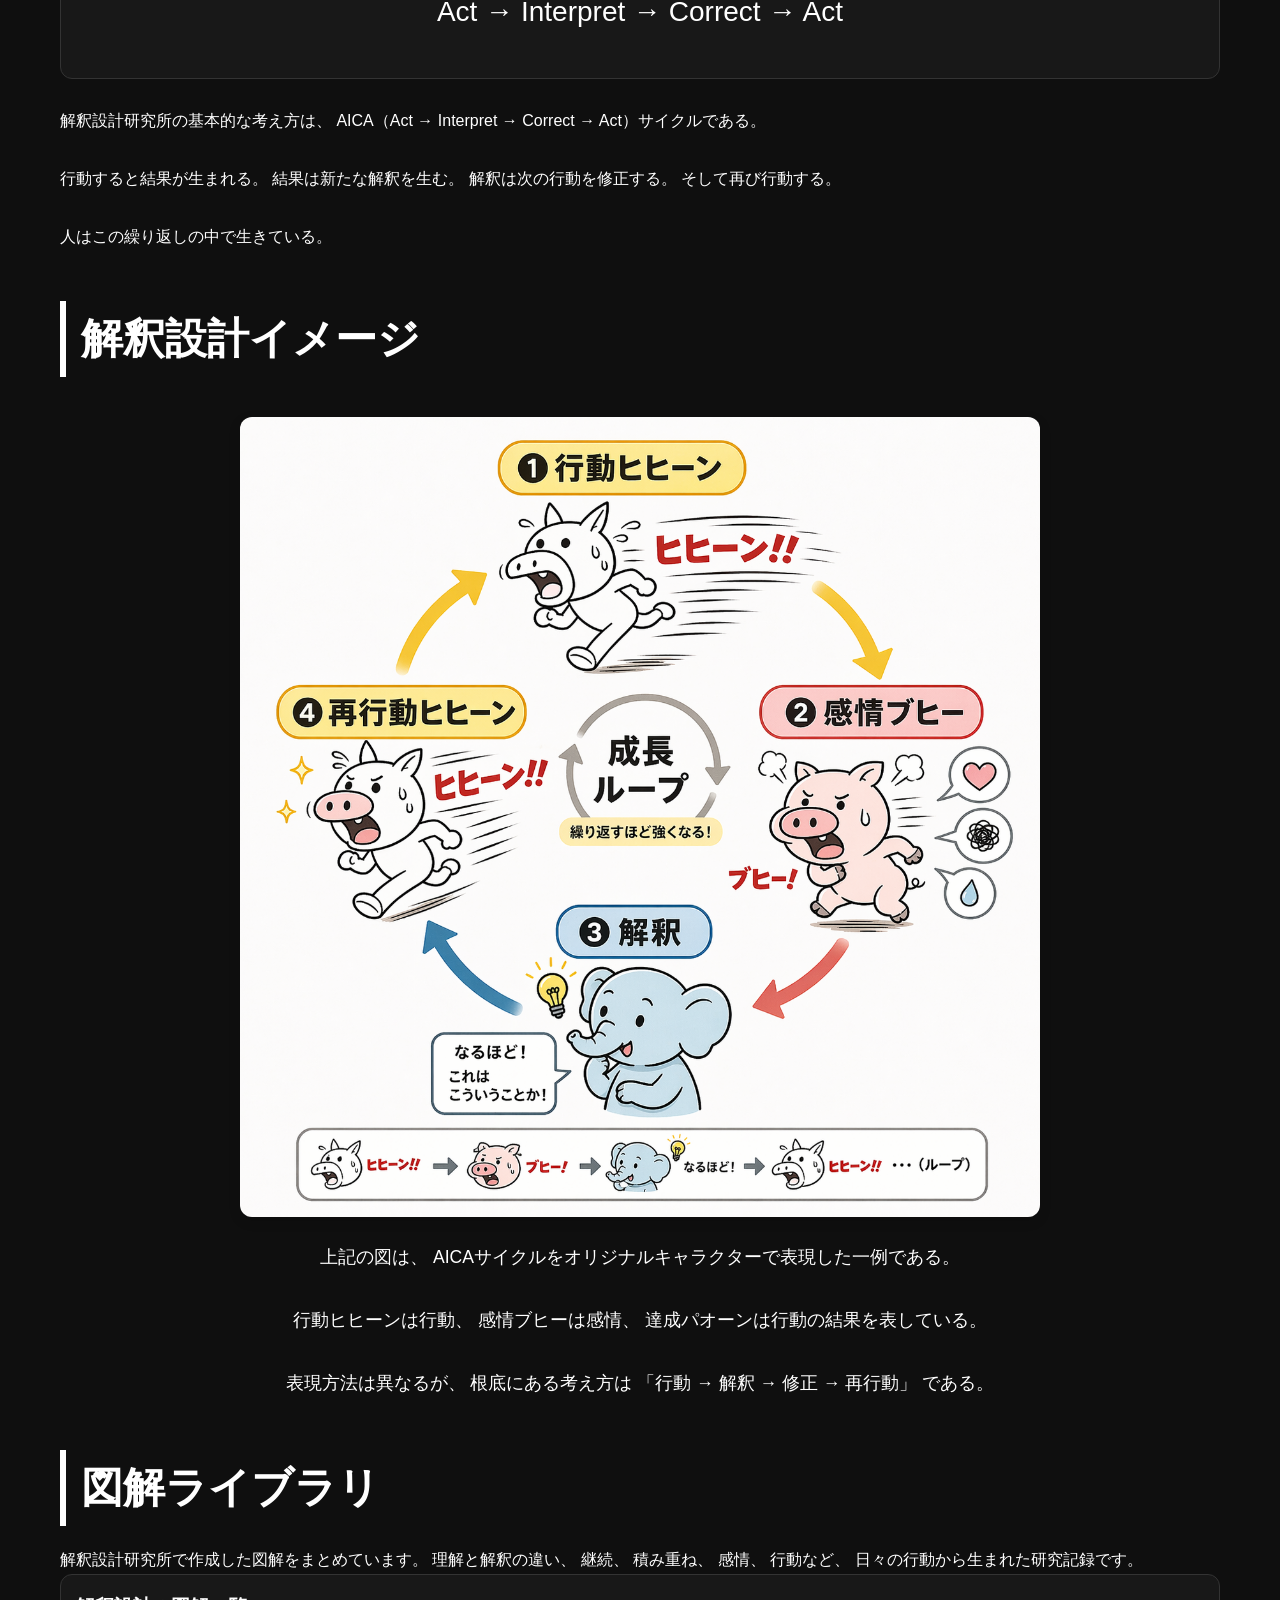
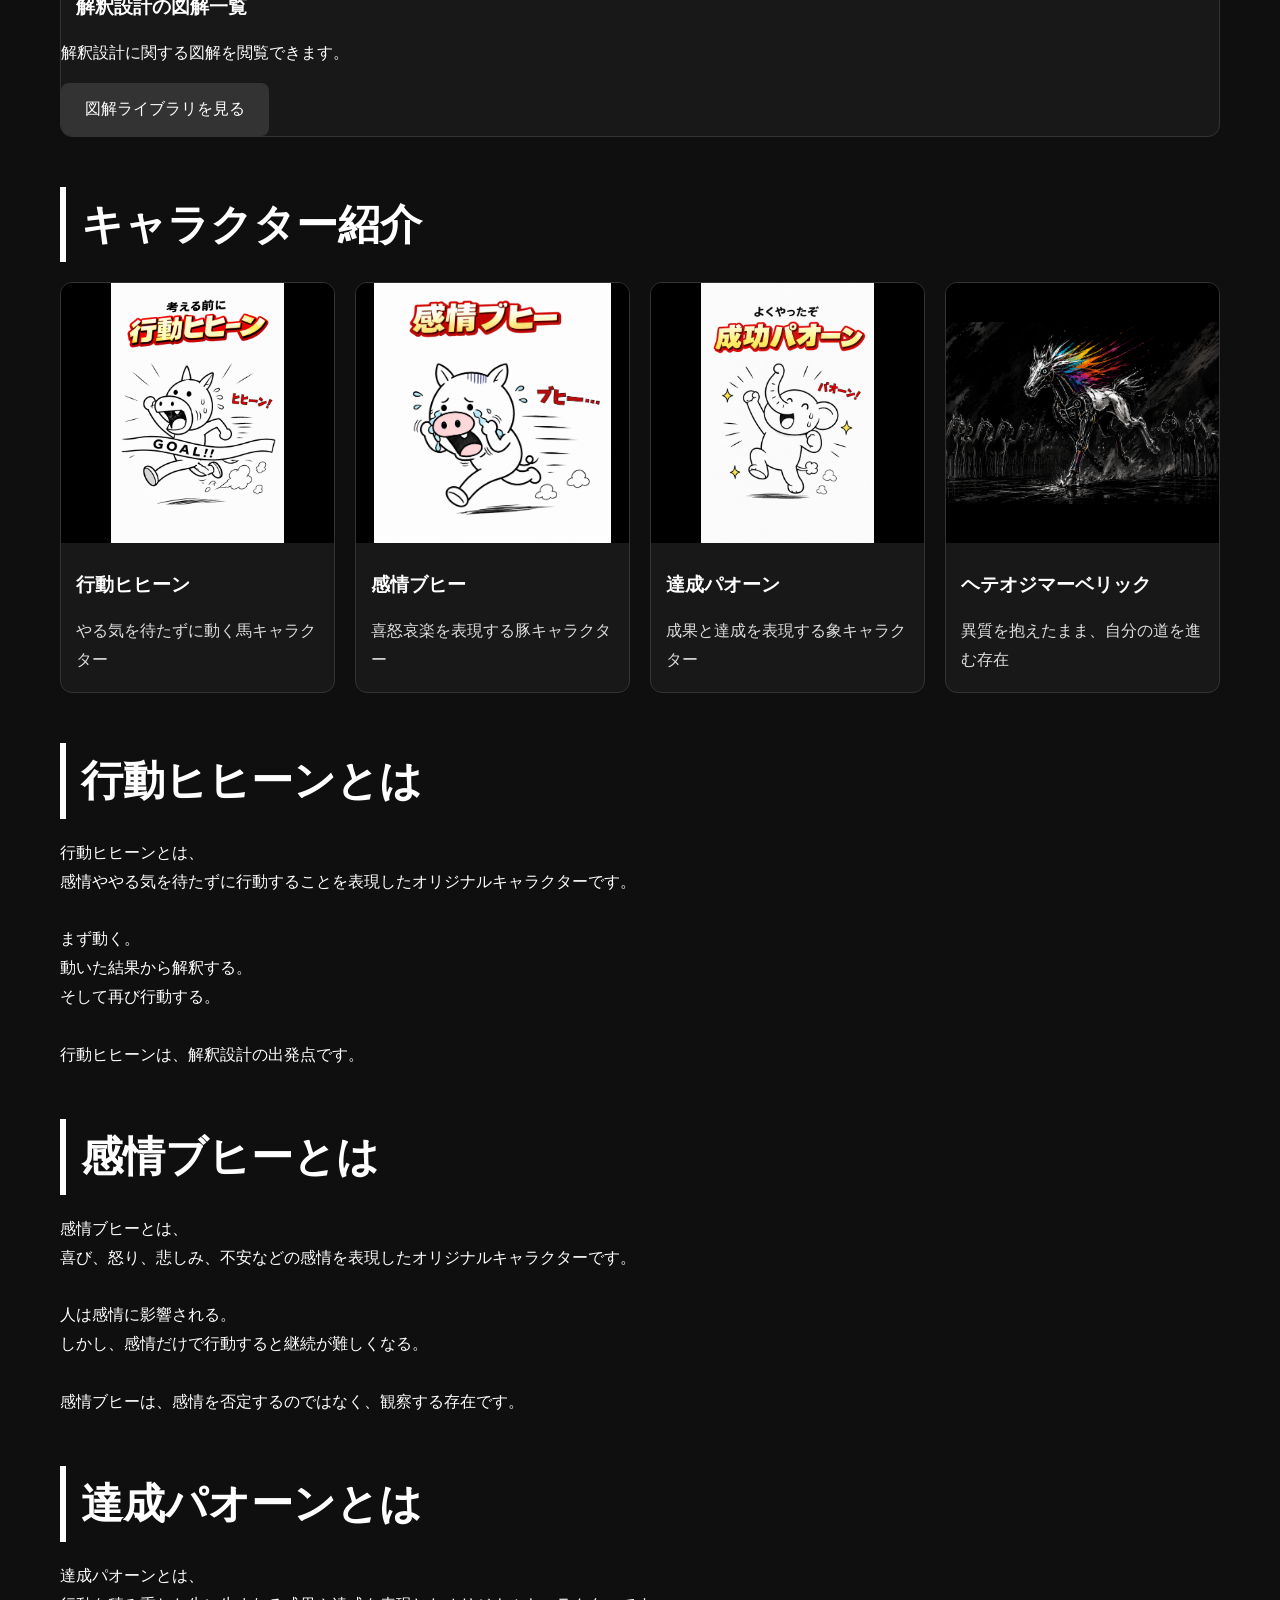
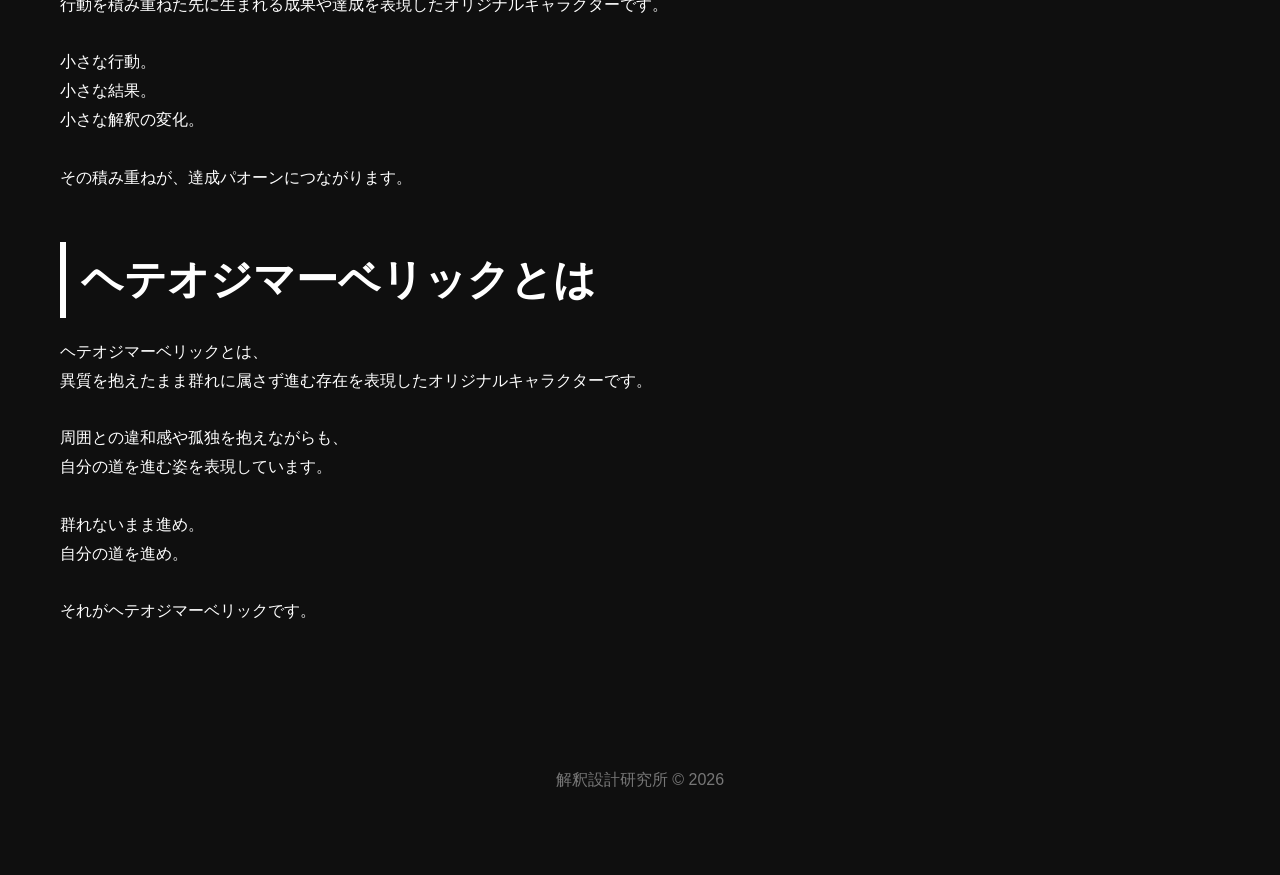
==== commit 45964760: "Remove homepage character galleries" ====
--- a/index.html
+++ b/index.html
@@ -273,88 +273,6 @@
         それがヘテオジマーベリックです。
     </p>
 
-    <h2 class="section-title">行動ヒヒーン図鑑</h2>
-
-    <div class="gallery">
-
-        <div class="card">
-            <img src="images/kh_01.png" alt="行動ヒヒーン01">
-            <h3>行動ヒヒーン01</h3>
-        </div>
-
-        <div class="card">
-            <img src="images/kh_02.png" alt="行動ヒヒーン02">
-            <h3>行動ヒヒーン02</h3>
-        </div>
-
-        <div class="card">
-            <img src="images/kh_03.png" alt="行動ヒヒーン03">
-            <h3>行動ヒヒーン03</h3>
-        </div>
-
-        <div class="card">
-            <img src="images/kh_04.png" alt="行動ヒヒーン04">
-            <h3>行動ヒヒーン04</h3>
-        </div>
-
-        <div class="card">
-            <img src="images/kh_05.png" alt="行動ヒヒーン05">
-            <h3>行動ヒヒーン05</h3>
-        </div>
-
-        <div class="card">
-            <img src="images/kh_06.png" alt="行動ヒヒーン06">
-            <h3>行動ヒヒーン06</h3>
-        </div>
-
-        <div class="card">
-            <img src="images/kh_07.png" alt="行動ヒヒーン07">
-            <h3>行動ヒヒーン07</h3>
-        </div>
-
-        <div class="card">
-            <img src="images/kh_08.png" alt="行動ヒヒーン08">
-            <h3>行動ヒヒーン08</h3>
-        </div>
-
-    </div>
-
-    <h2 class="section-title">感情ブヒー図鑑</h2>
-
-    <div class="gallery">
-
-        <div class="card">
-            <img src="images/bh_01.png" alt="感情ブヒー01">
-            <h3>感情ブヒー01</h3>
-        </div>
-
-        <div class="card">
-            <img src="images/bh_02.png" alt="感情ブヒー02">
-            <h3>感情ブヒー02</h3>
-        </div>
-
-        <div class="card">
-            <img src="images/bh_03.png" alt="感情ブヒー03">
-            <h3>感情ブヒー03</h3>
-        </div>
-
-        <div class="card">
-            <img src="images/bh_04.png" alt="感情ブヒー04">
-            <h3>感情ブヒー04</h3>
-        </div>
-
-        <div class="card">
-            <img src="images/bh_05.png" alt="感情ブヒー05">
-            <h3>感情ブヒー05</h3>
-        </div>
-
-        <div class="card">
-            <img src="images/bh_06.png" alt="感情ブヒー06">
-            <h3>感情ブヒー06</h3>
-        </div>
-
-    </div>
-
 </div>
 
 <footer>
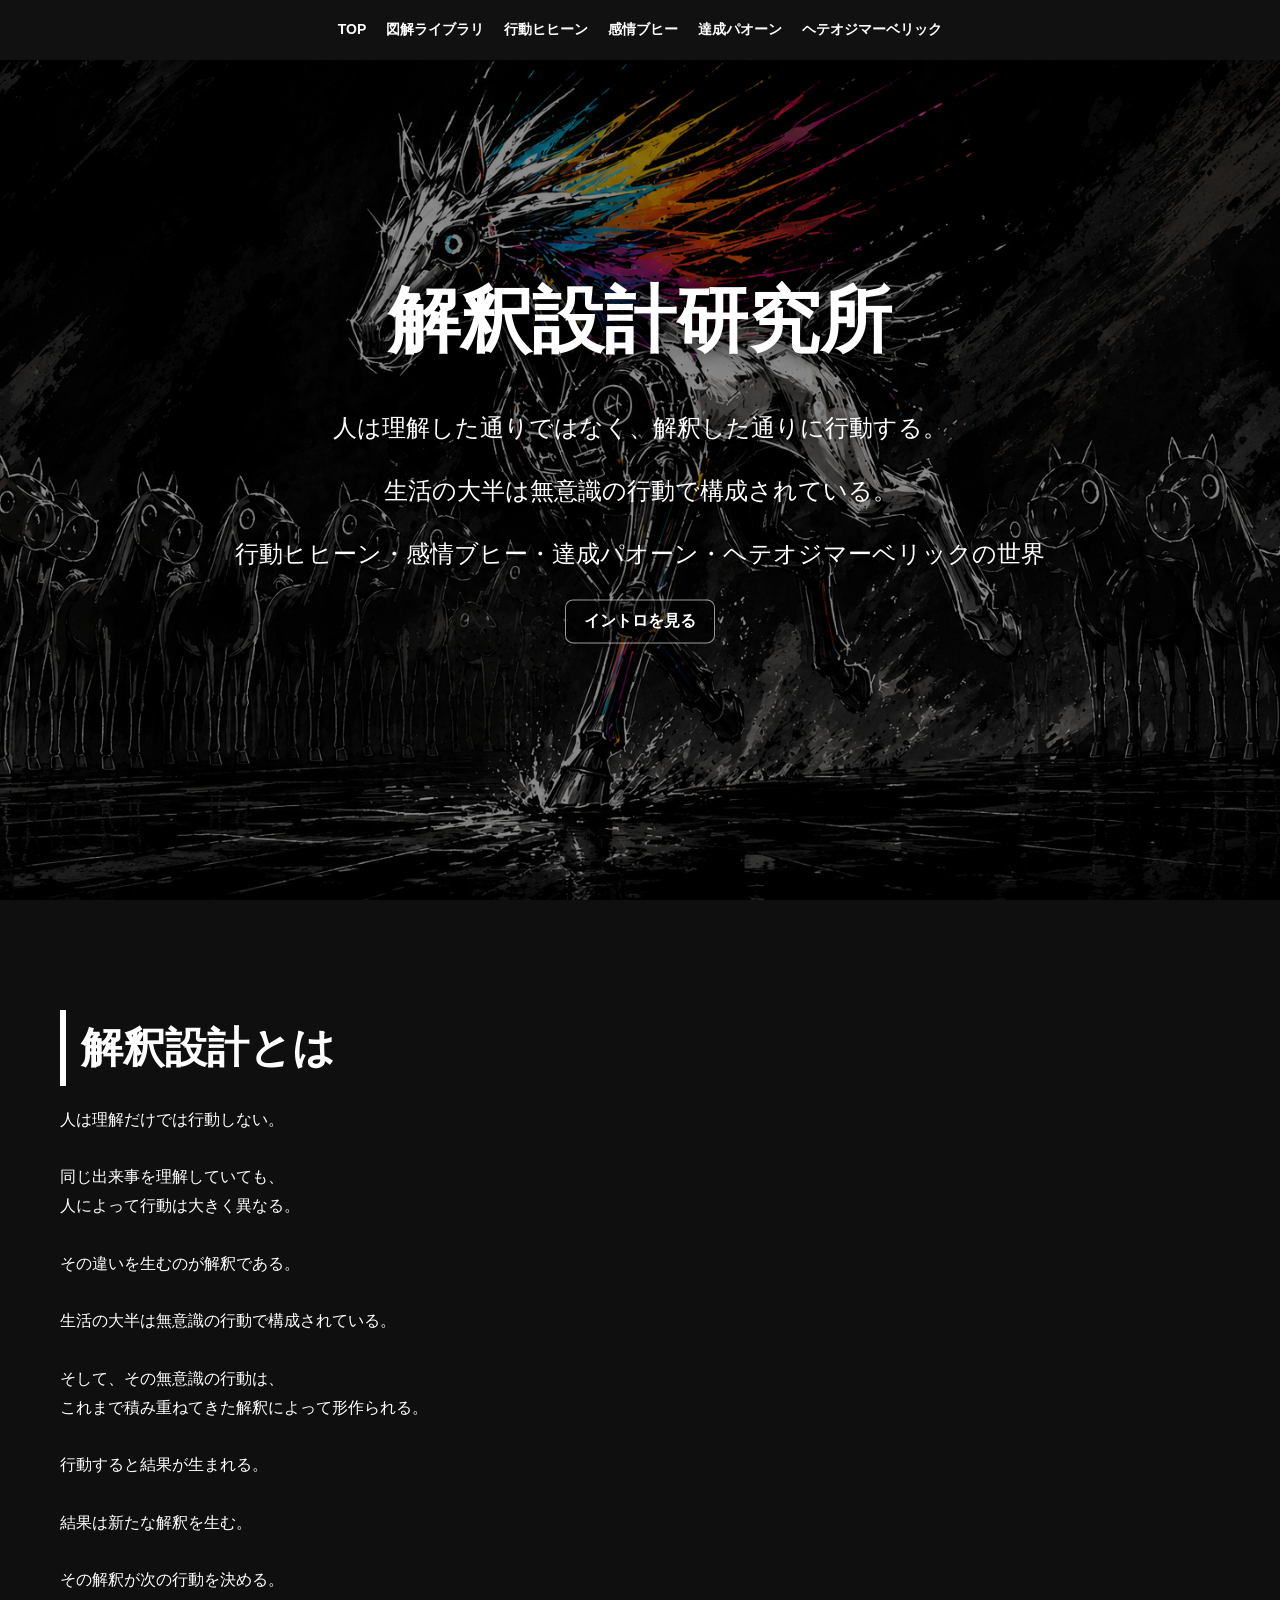
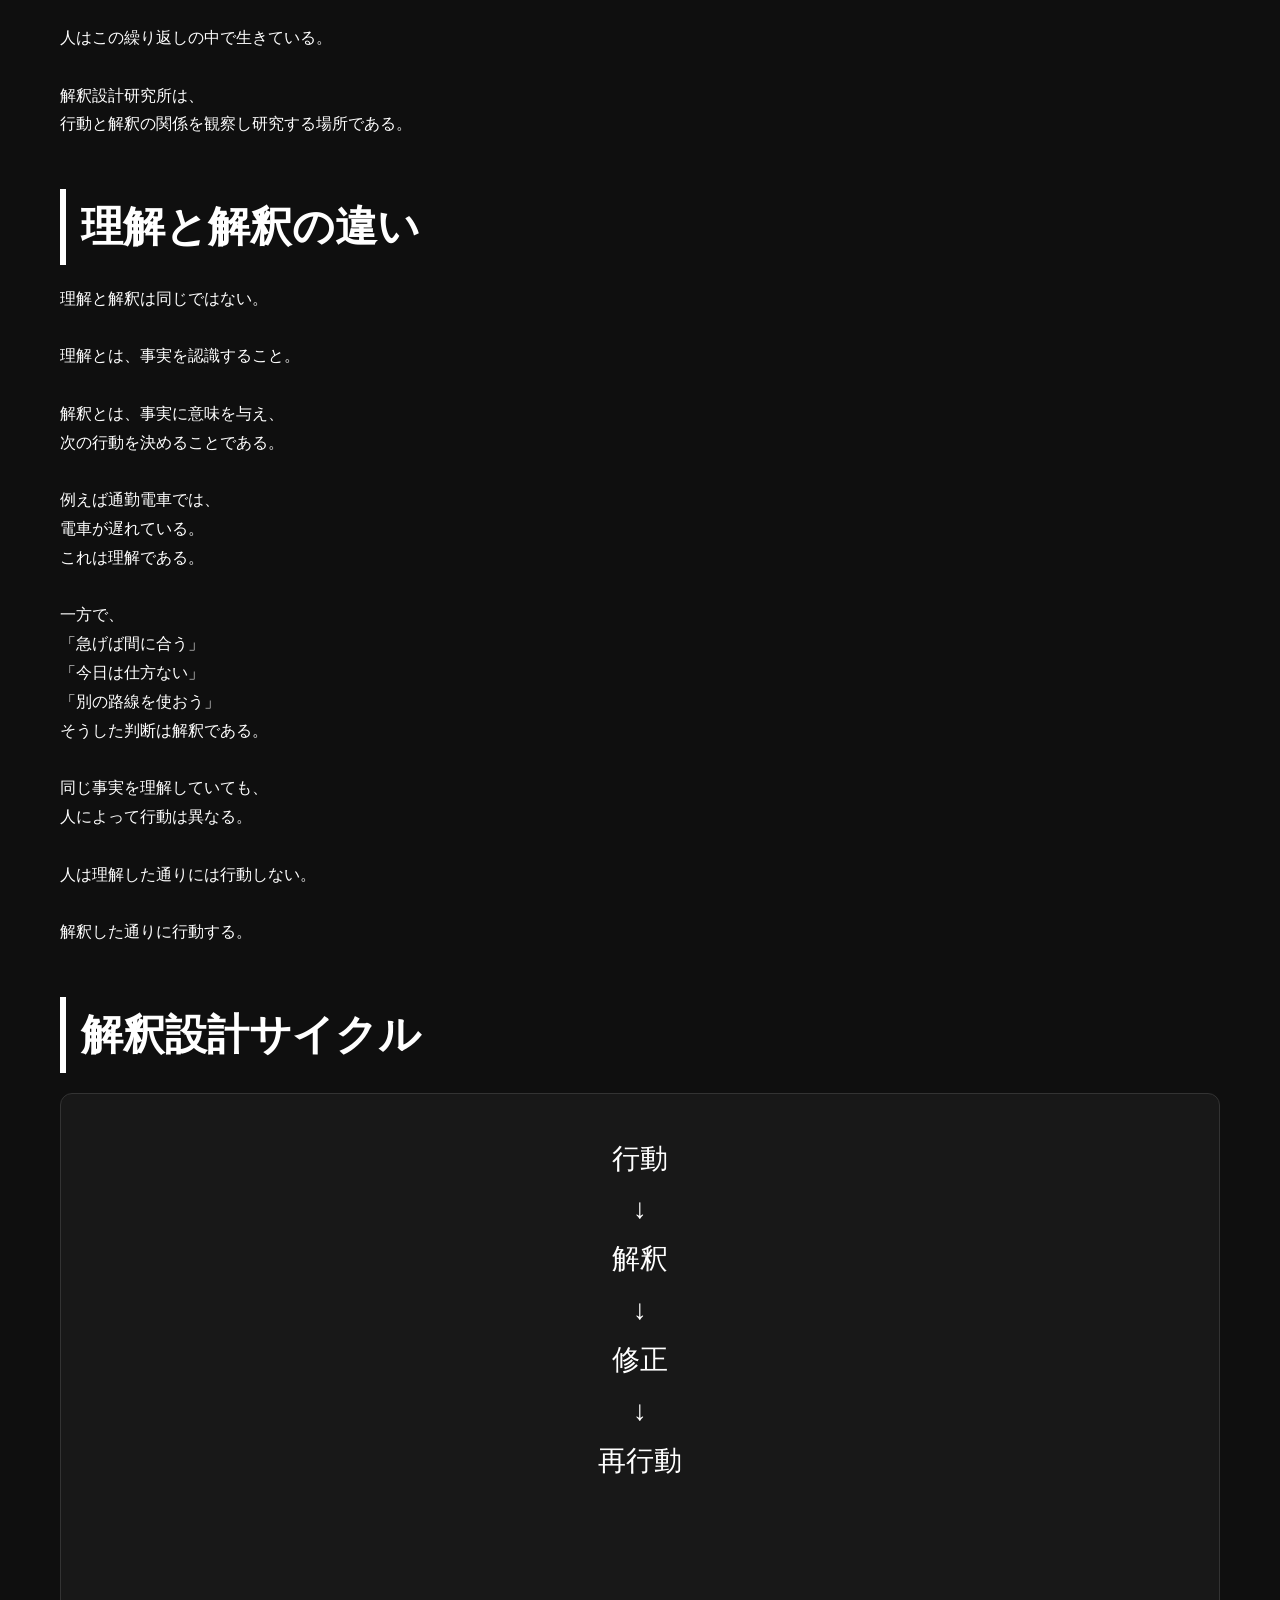
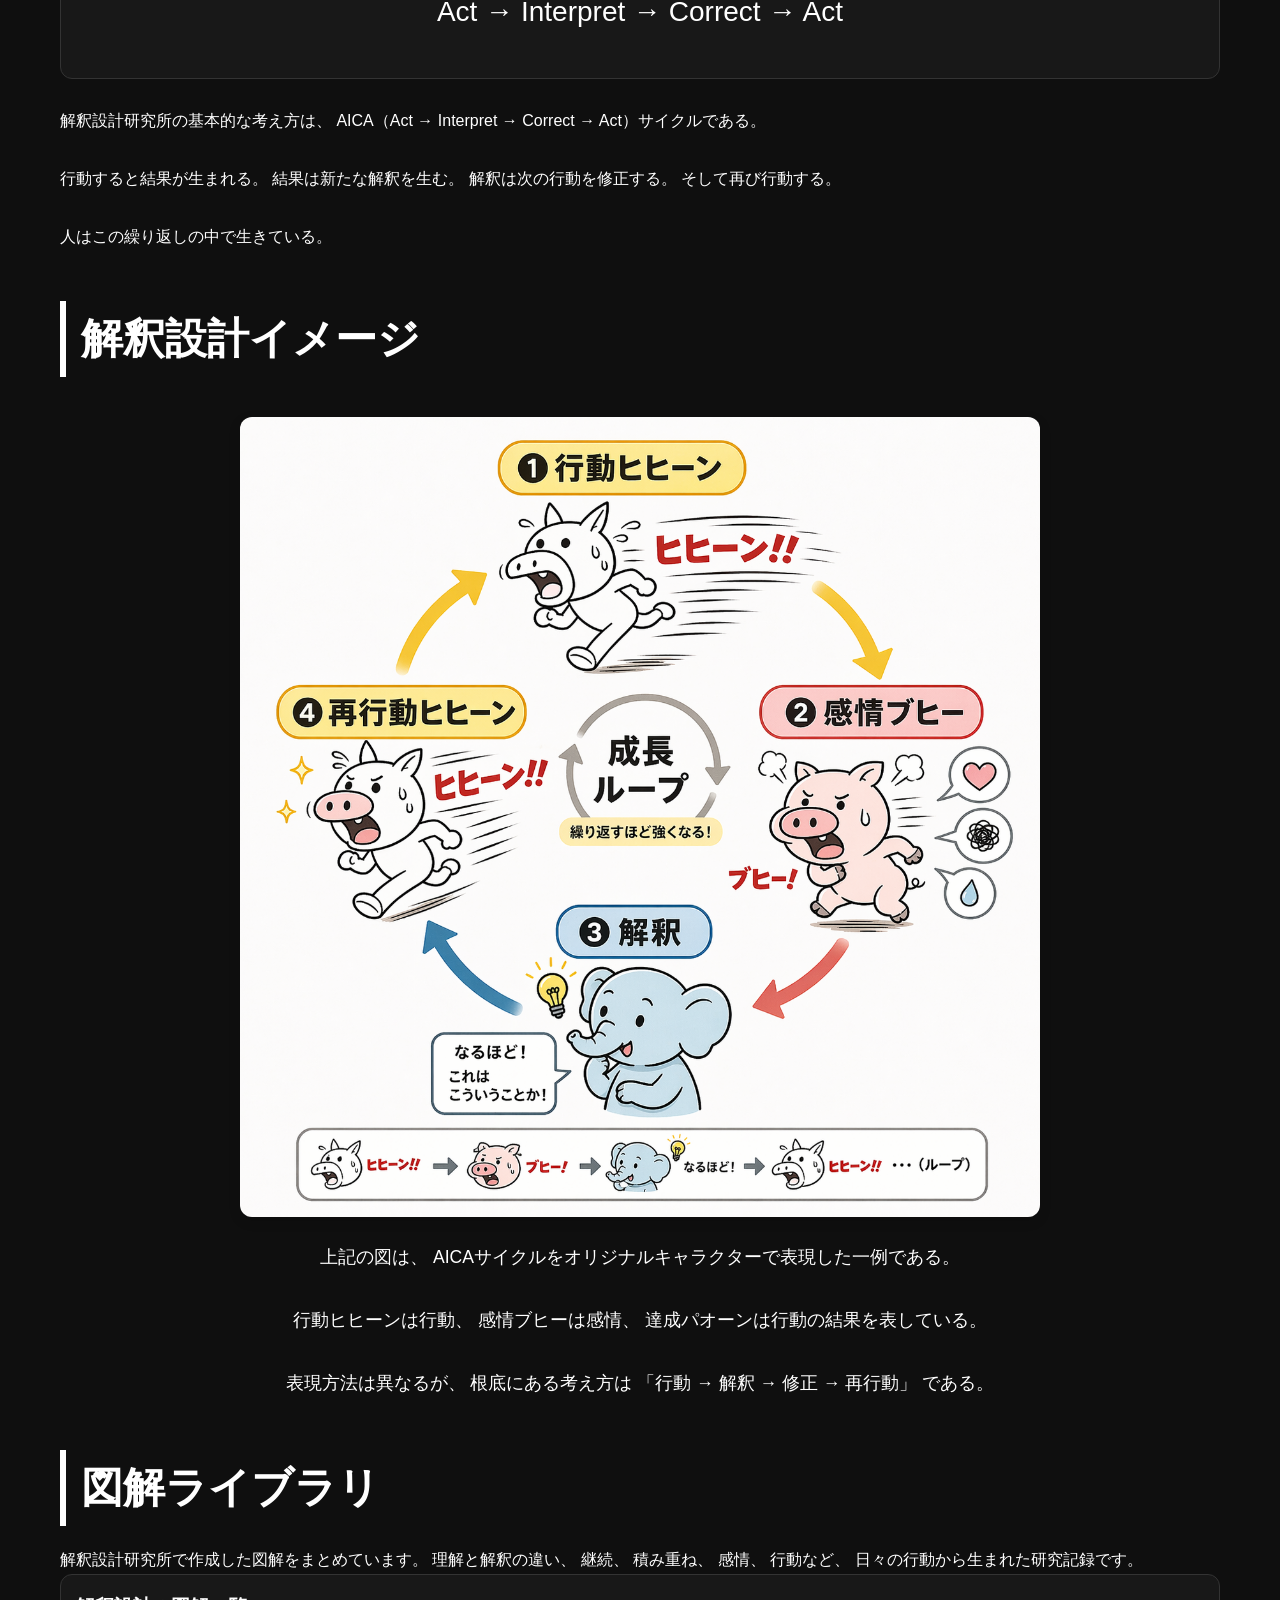
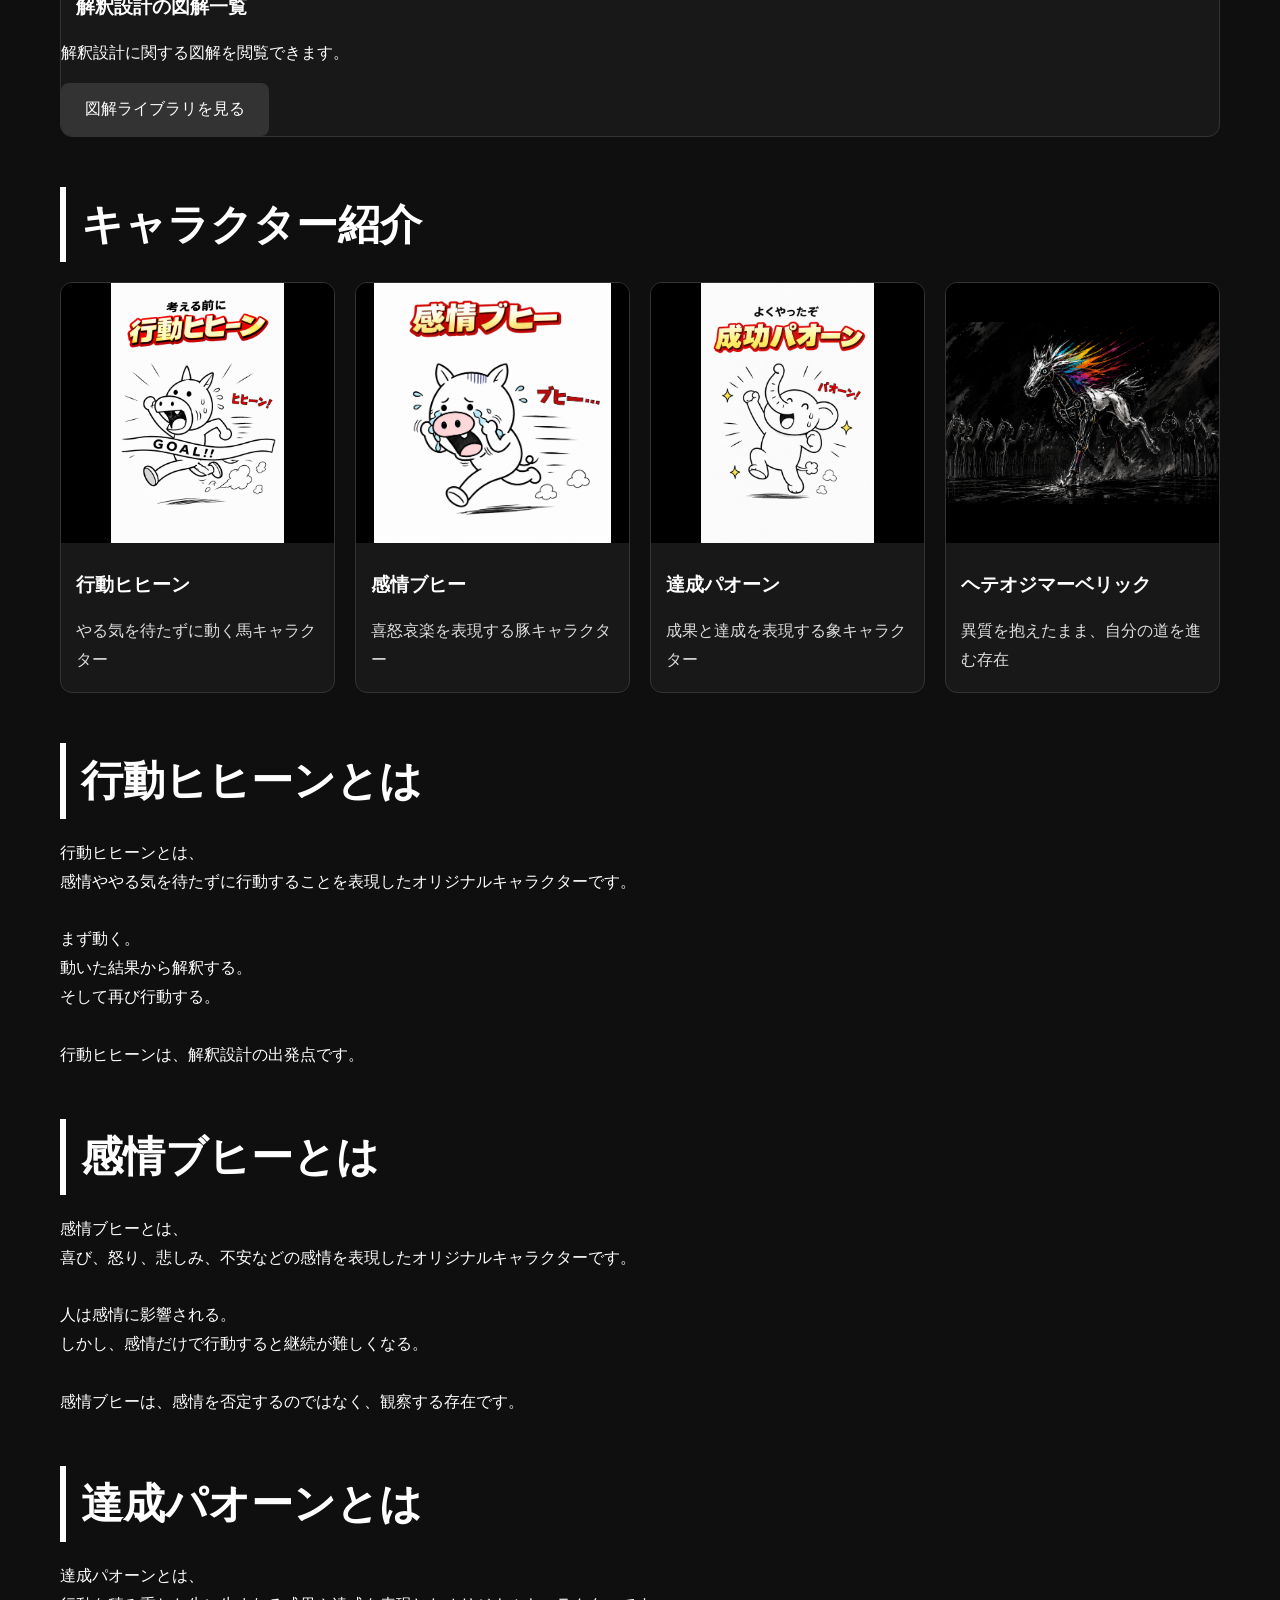
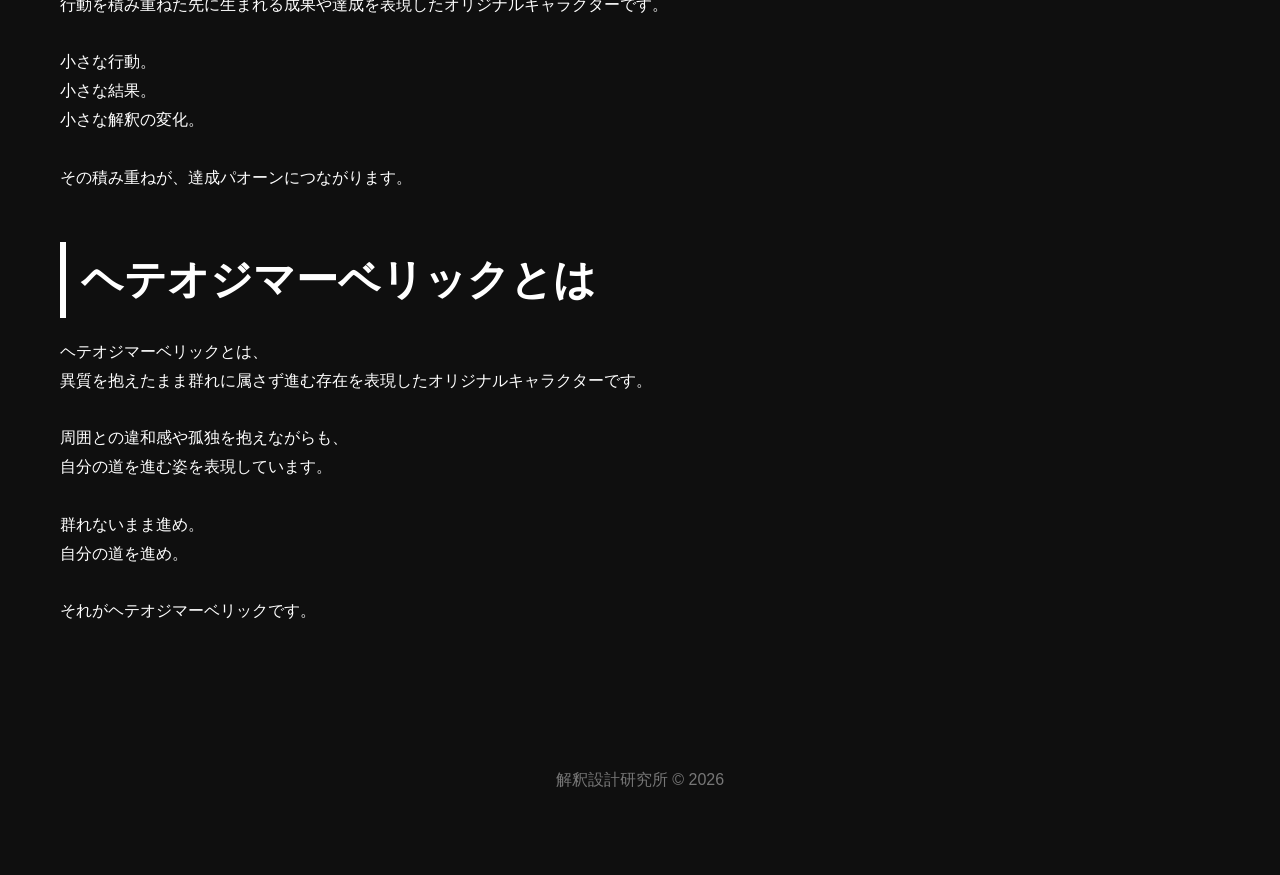
==== commit 4155e9c7: "Apply intro animation to top page" ====
--- a/index.html
+++ b/index.html
@@ -5,12 +5,25 @@
     <meta charset="UTF-8">
     <meta name="viewport" content="width=device-width, initial-scale=1.0">
     <link rel="stylesheet" href="style.css">
+    <link rel="stylesheet" href="intro.css">
     <title>解釈設計研究所｜行動ヒヒーン・感情ブヒー・達成パオーン</title>
     <meta name="description"
         content="解釈設計研究所は、行動ヒヒーン、感情ブヒー、達成パオーン、ヘテオジマーベリックを通じて、行動と解釈の関係を研究するサイトです。">
 </head>
 
 <body>
+
+<div class="intro-overlay" data-intro-overlay aria-label="解釈設計研究所イントロ">
+    <canvas class="intro-canvas" data-intro-canvas></canvas>
+    <div class="intro-flash" data-intro-flash></div>
+    <img
+        class="intro-maverick"
+        data-intro-maverick
+        src="images/top_anime/heteroji-maverick.png"
+        alt="ヘテオジマーベリック">
+    <div class="intro-title" data-intro-title>解釈設計研究所</div>
+    <button class="intro-skip" type="button" data-intro-skip>スキップ</button>
+</div>
 
 <section class="hero">
 
@@ -30,6 +43,7 @@
         <p>人は理解した通りではなく、解釈した通りに行動する。</p>
         <p>生活の大半は無意識の行動で構成されている。</p>
         <p>行動ヒヒーン・感情ブヒー・達成パオーン・ヘテオジマーベリックの世界</p>
+        <a href="index.html?intro=1" class="intro-replay">イントロを見る</a>
     </div>
 
 </section>
@@ -279,6 +293,7 @@
     解釈設計研究所 © 2026
 </footer>
 
+<script src="intro.js"></script>
 </body>
 
 </html>
--- a/intro.css
+++ b/intro.css
@@ -0,0 +1,162 @@
+.intro-overlay{
+    position:fixed;
+    inset:0;
+    z-index:1000;
+    display:grid;
+    place-items:center;
+    overflow:hidden;
+    background:#080808;
+    opacity:1;
+    transition:opacity 0.42s ease;
+}
+
+.intro-overlay.is-hidden{
+    opacity:0;
+    pointer-events:none;
+}
+
+.intro-canvas,
+.intro-flash{
+    position:absolute;
+    inset:0;
+    width:100%;
+    height:100%;
+}
+
+.intro-canvas{
+    z-index:1;
+}
+
+.intro-flash{
+    z-index:2;
+    background:radial-gradient(circle at center, rgba(255,255,255,0.9) 0%, rgba(255,208,91,0.48) 12%, rgba(255,255,255,0) 34%);
+    opacity:0;
+    transform:scale(0.2);
+}
+
+.intro-flash.is-active{
+    animation:intro-flash 0.38s ease-out both;
+}
+
+.intro-maverick{
+    position:relative;
+    z-index:3;
+    width:100vw;
+    height:100vh;
+    object-fit:contain;
+    opacity:0;
+    transform:translateY(24px) scale(0.82);
+    filter:drop-shadow(0 18px 28px rgba(0,0,0,0.78));
+}
+
+.intro-maverick.is-active{
+    animation:intro-arrive 0.58s cubic-bezier(.2,.92,.22,1.2) both;
+}
+
+.intro-title{
+    position:absolute;
+    left:50%;
+    bottom:clamp(72px, 10vh, 112px);
+    z-index:4;
+    width:min(92vw, 900px);
+    color:#fff;
+    font-weight:800;
+    font-size:clamp(34px, 8vw, 86px);
+    line-height:1.12;
+    text-align:center;
+    text-shadow:0 0 18px #000, 0 8px 28px rgba(0,0,0,0.8);
+    opacity:0;
+    transform:translate(-50%, 18px);
+}
+
+.intro-title.is-active{
+    animation:intro-title 0.62s ease-out both;
+}
+
+.intro-skip{
+    position:absolute;
+    top:max(16px, env(safe-area-inset-top));
+    right:max(16px, env(safe-area-inset-right));
+    z-index:5;
+    min-height:42px;
+    padding:8px 16px;
+    border:1px solid rgba(255,255,255,0.45);
+    border-radius:8px;
+    background:rgba(0,0,0,0.55);
+    color:#fff;
+    font:inherit;
+    font-weight:700;
+    cursor:pointer;
+}
+
+.intro-skip:hover,
+.intro-skip:focus-visible{
+    border-color:#ffcc00;
+    color:#ffcc00;
+    outline:none;
+}
+
+.intro-replay{
+    display:inline-flex;
+    align-items:center;
+    justify-content:center;
+    min-height:44px;
+    margin-top:24px;
+    padding:9px 18px;
+    border:1px solid rgba(255,255,255,0.6);
+    border-radius:8px;
+    background:rgba(0,0,0,0.48);
+    color:#fff;
+    font-size:16px;
+    font-weight:700;
+    line-height:1.4;
+    text-decoration:none;
+    text-shadow:none;
+}
+
+.intro-replay:hover,
+.intro-replay:focus-visible{
+    border-color:#ffcc00;
+    color:#ffcc00;
+    outline:none;
+}
+
+@keyframes intro-flash{
+    0%{ opacity:0; transform:scale(0.2); }
+    28%{ opacity:1; transform:scale(0.78); }
+    100%{ opacity:0; transform:scale(1.8); }
+}
+
+@keyframes intro-arrive{
+    0%{ opacity:0; transform:translateY(36px) scale(0.66); }
+    60%{ opacity:1; transform:translateY(-6px) scale(1.04); }
+    100%{ opacity:1; transform:translateY(0) scale(1); }
+}
+
+@keyframes intro-title{
+    0%{ opacity:0; transform:translate(-50%, 18px); }
+    100%{ opacity:1; transform:translate(-50%, 0); }
+}
+
+@media (max-width: 768px){
+    .intro-maverick{
+        width:112vw;
+        height:100vh;
+    }
+
+    .intro-title{
+        bottom:clamp(64px, 9vh, 92px);
+    }
+
+    .intro-skip{
+        min-height:40px;
+        padding:7px 13px;
+        font-size:14px;
+    }
+}
+
+@media (prefers-reduced-motion: reduce){
+    .intro-overlay{
+        display:none;
+    }
+}
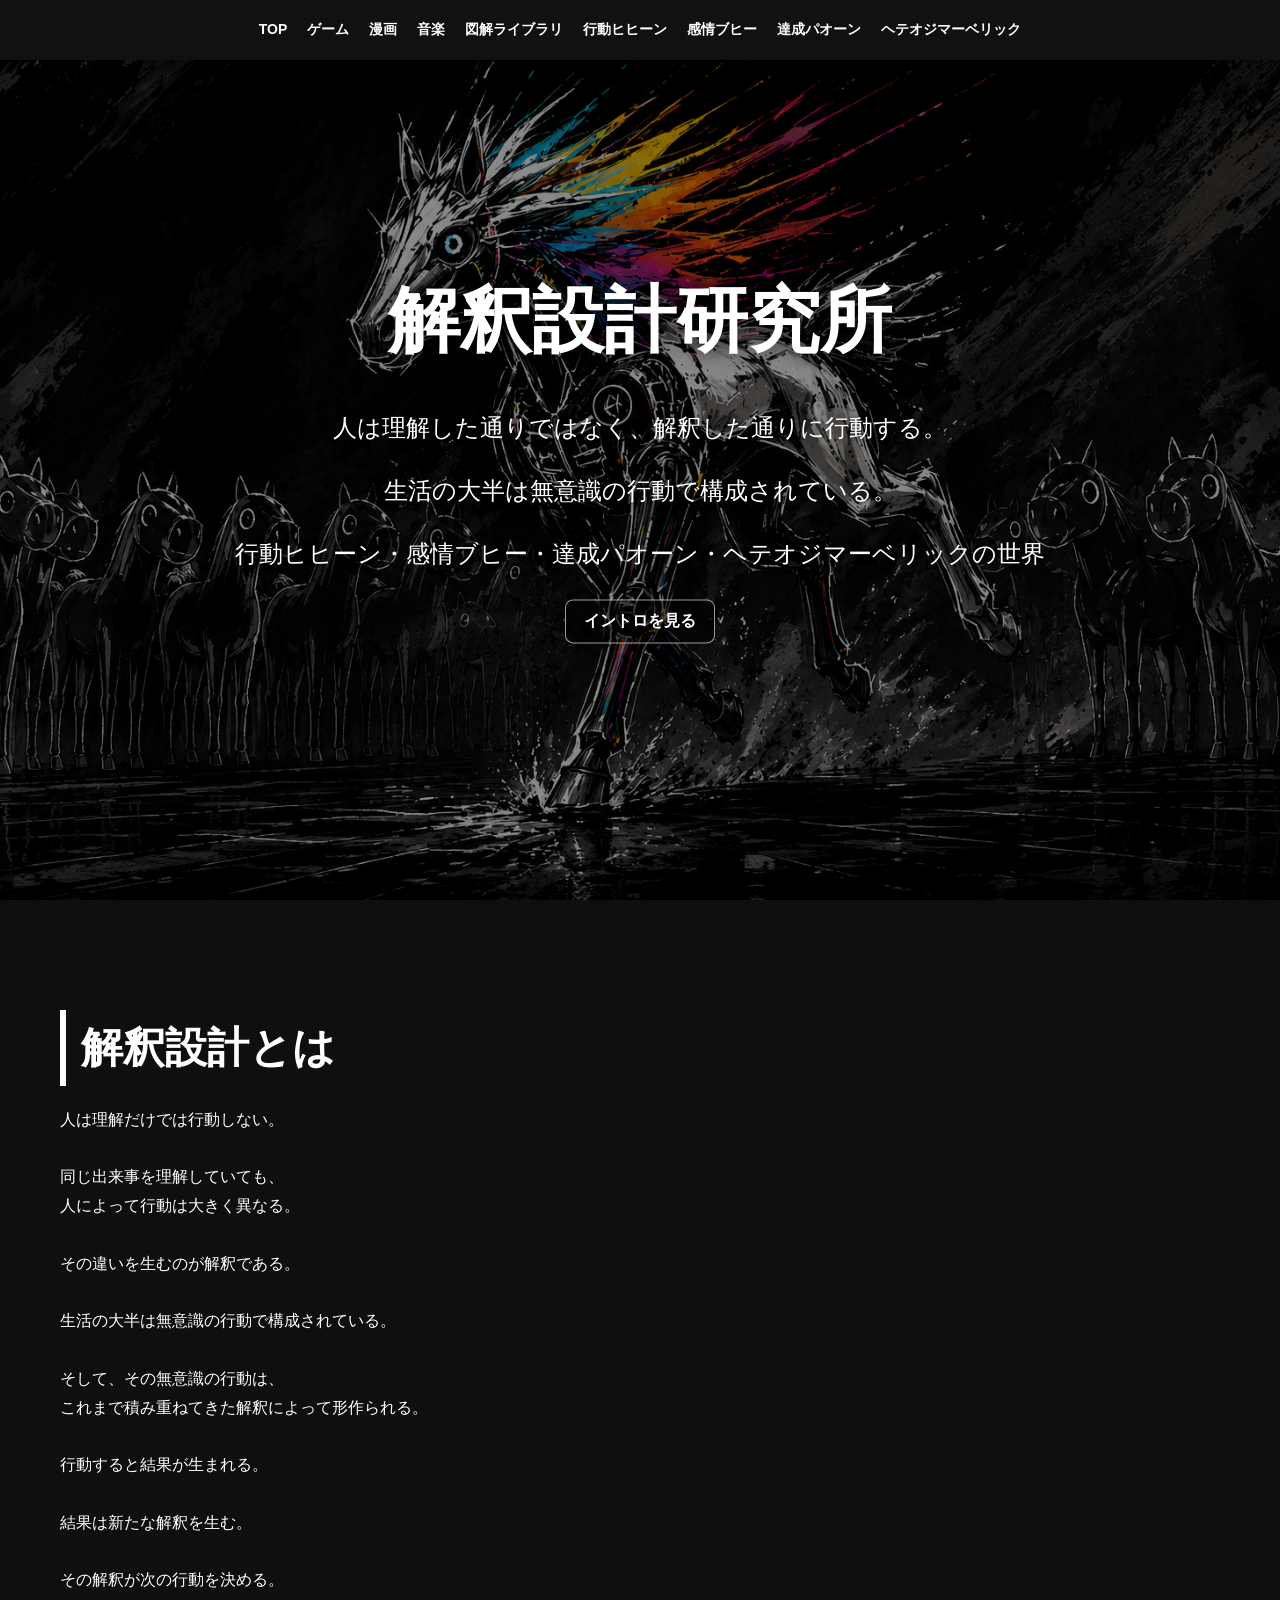
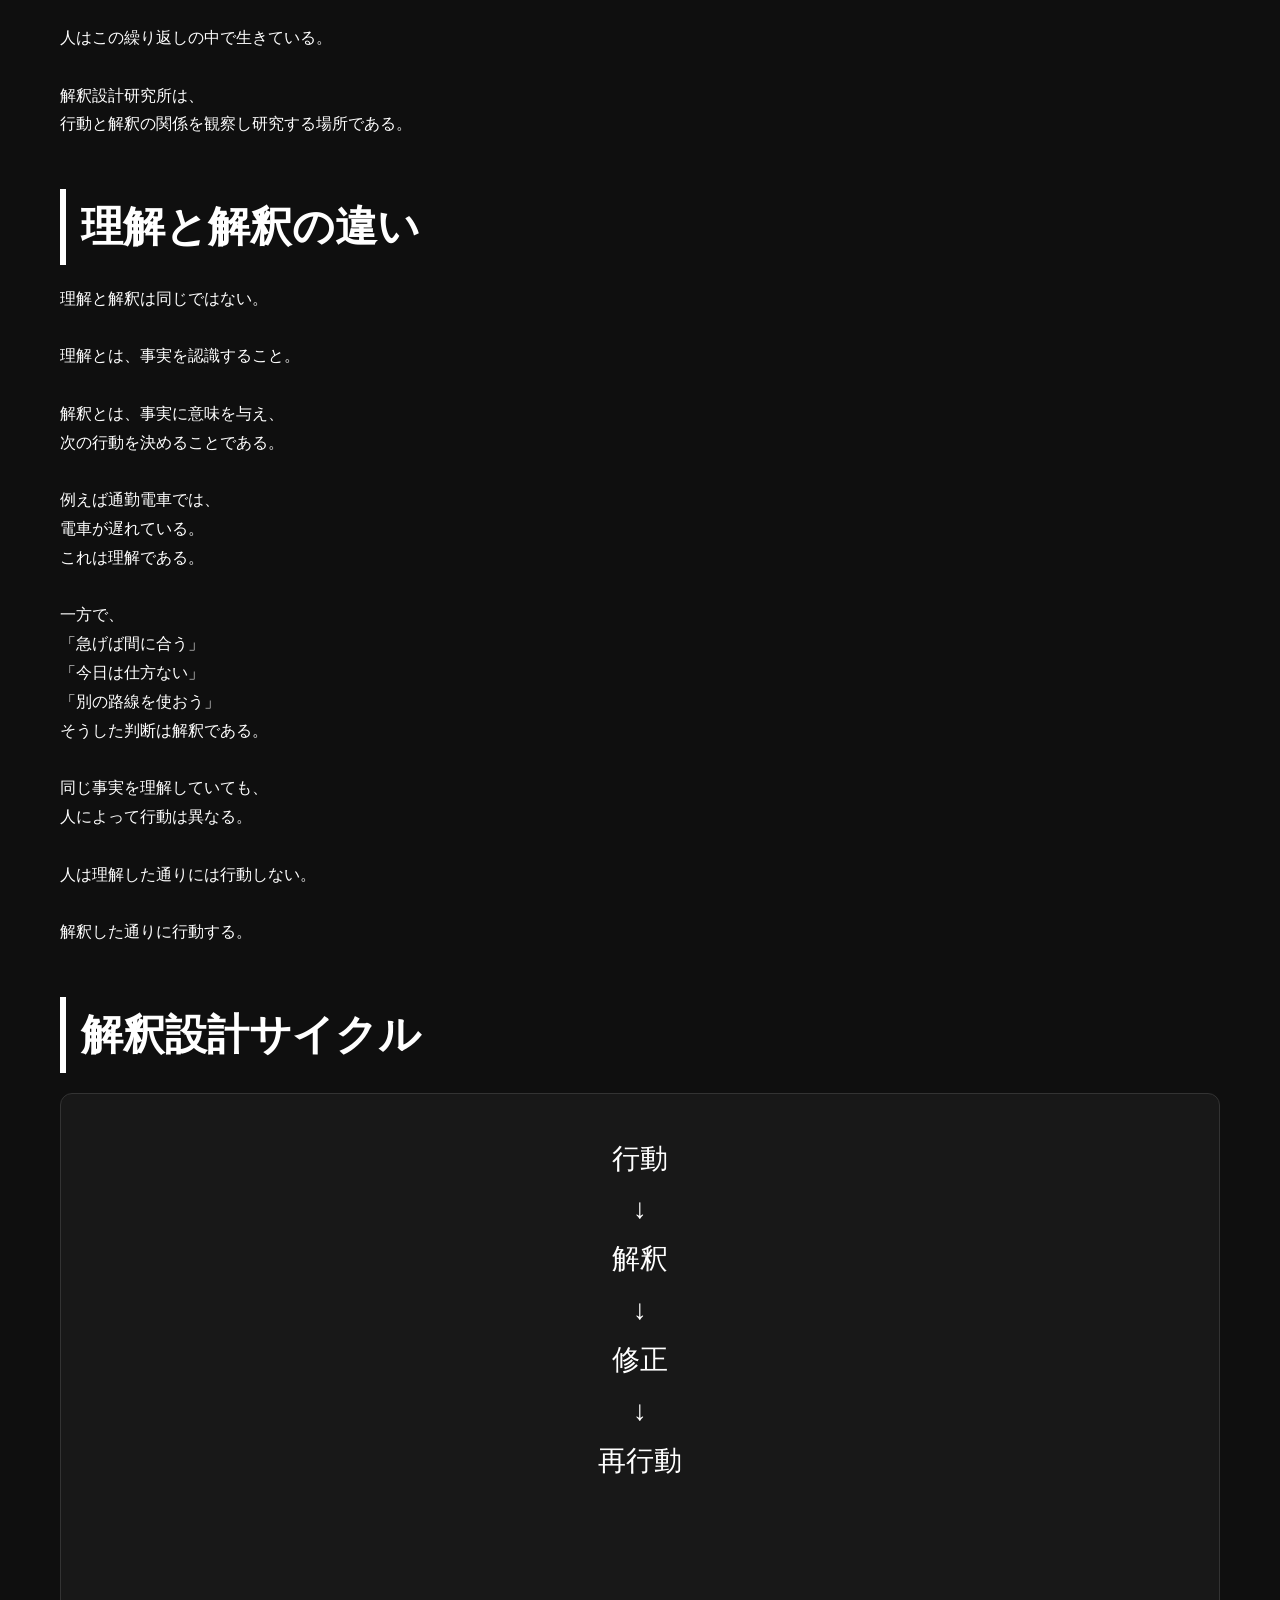
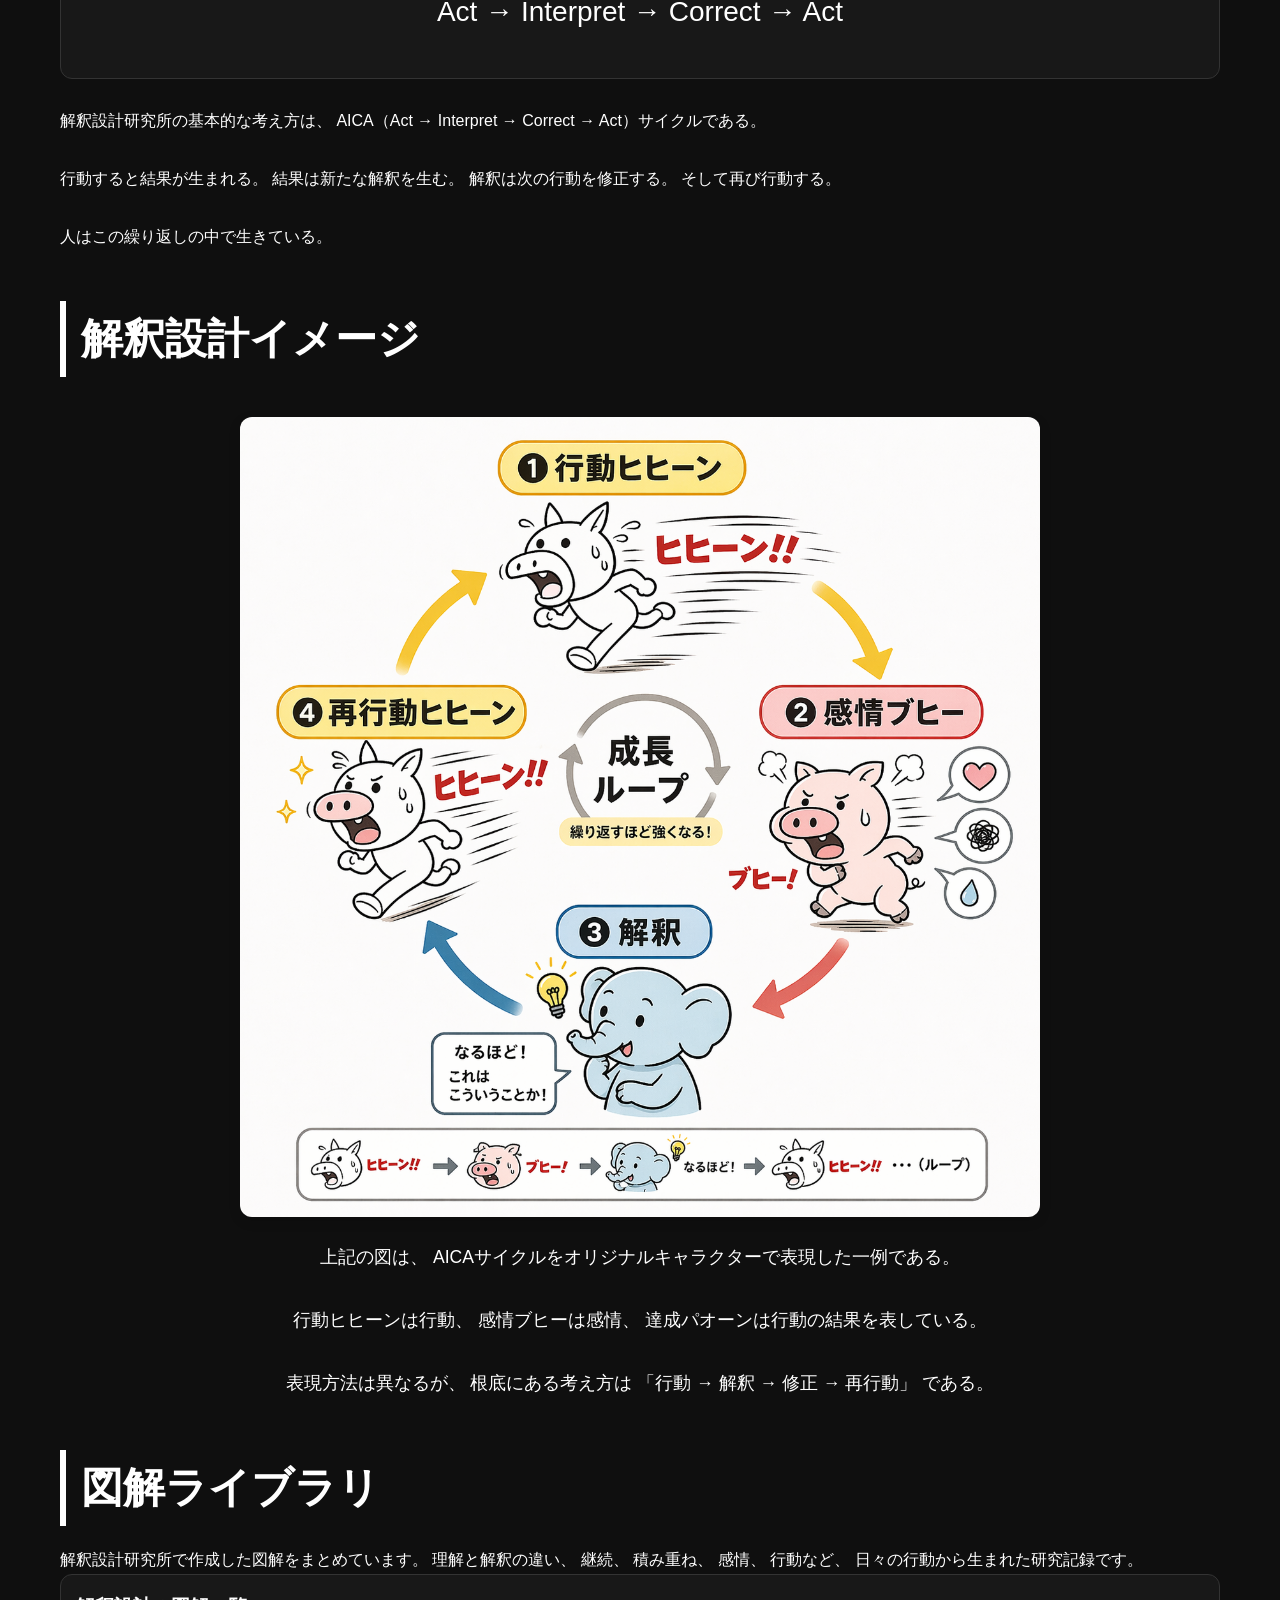
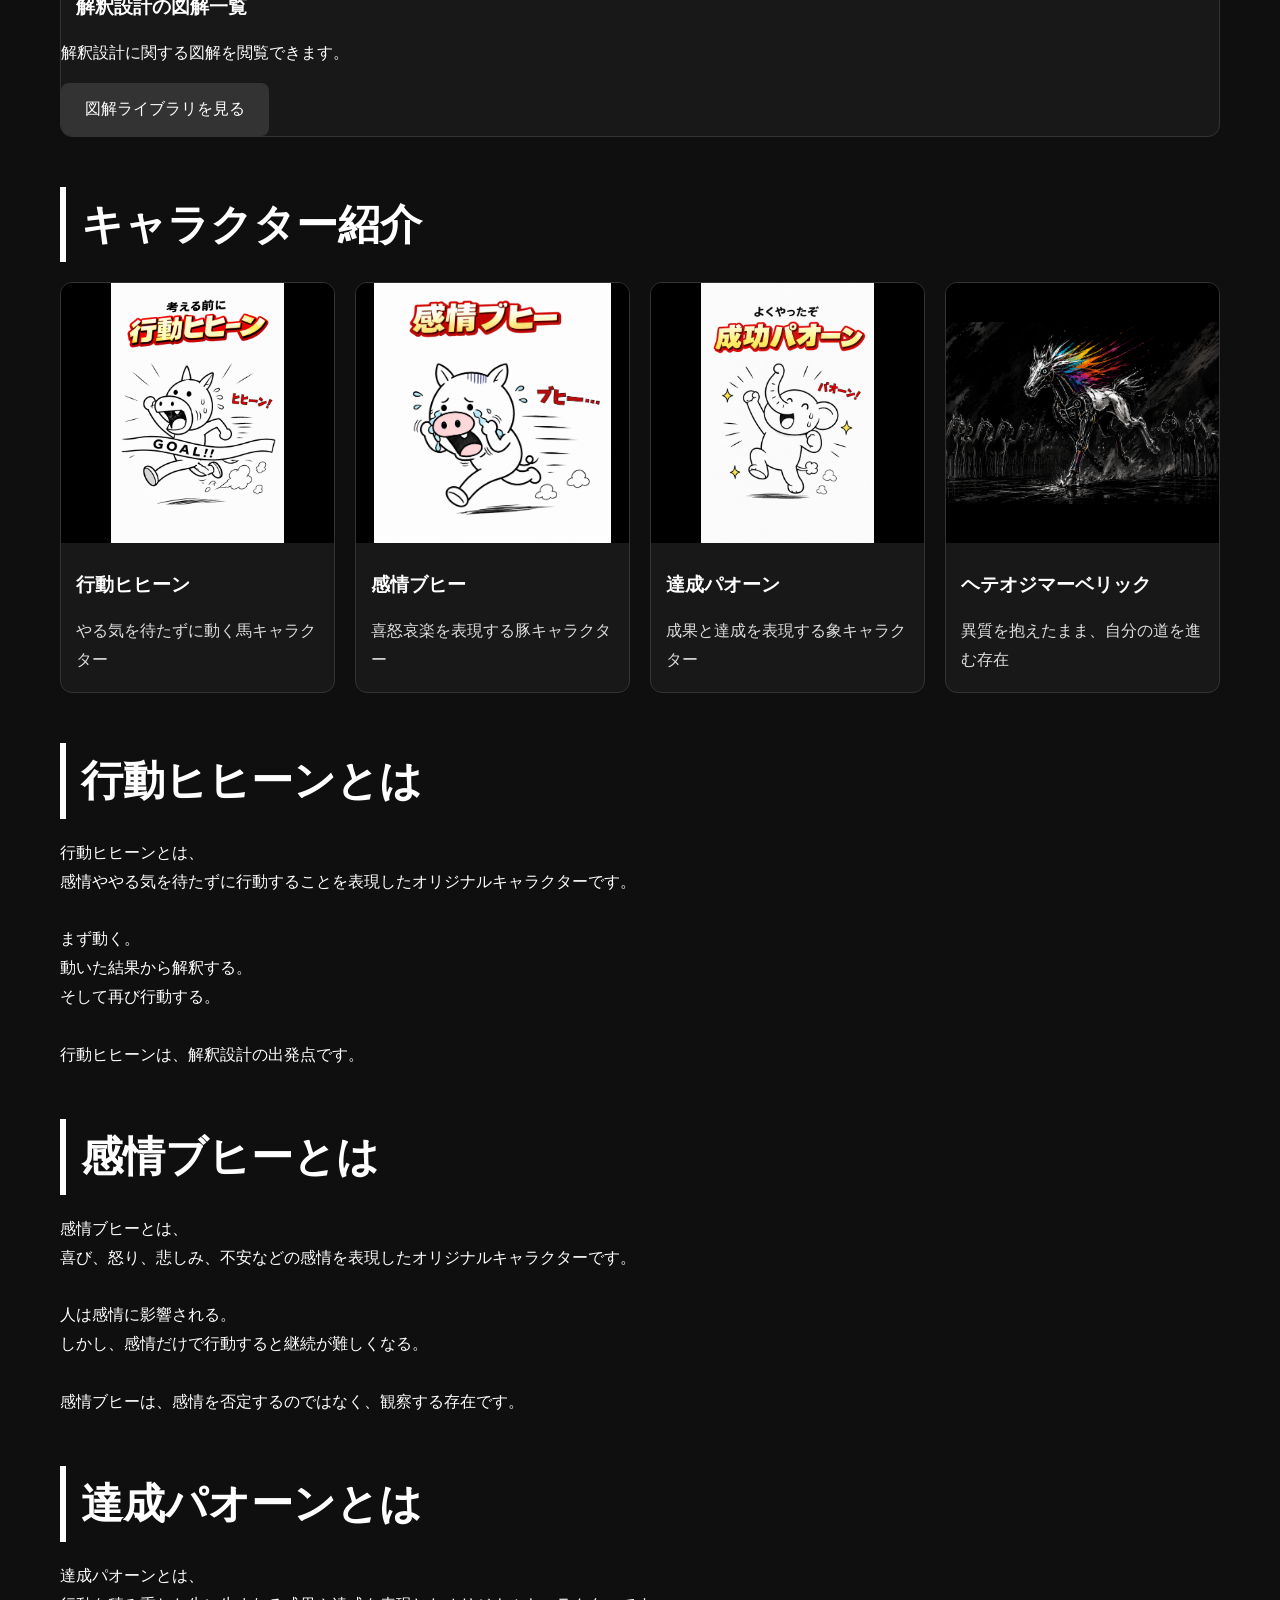
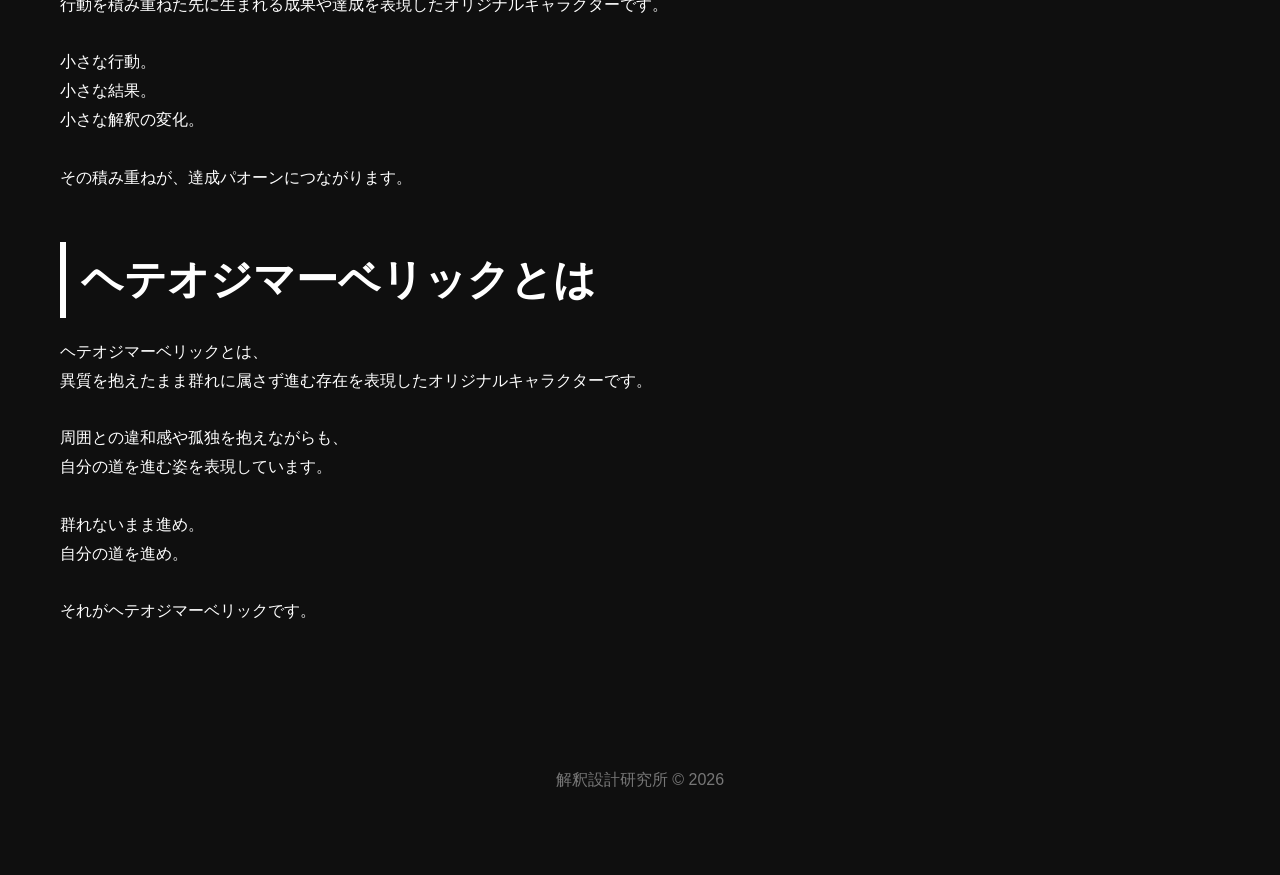
==== commit 41531c7f: "漫画と音楽PVを追加してゲーム操作を改善" ====
--- a/index.html
+++ b/index.html
@@ -27,8 +27,11 @@
 
 <section class="hero">
 
-    <nav class="main-nav">
+    <nav class="main-nav" aria-label="メインメニュー">
         <a href="index.html">TOP</a>
+        <a href="docs/game-hihiin.html">ゲーム</a>
+        <a href="manga/manga.html">漫画</a>
+        <a href="music/music.html">音楽</a>
         <a href="diagram-library/diagram-library.html">図解ライブラリ</a>
         <a href="koudou-hihiin/koudou-hihiin.html">行動ヒヒーン</a>
         <a href="kanjou-buhii/kanjou-buhii.html">感情ブヒー</a>
--- a/style.css
+++ b/style.css
@@ -269,3 +269,342 @@
         font-size:15px;
     }
 }
+
+.archive-hero,
+.music-heading{
+    max-width:1000px;
+    margin:0 auto;
+    padding:clamp(64px, 10vw, 120px) 20px clamp(34px, 6vw, 64px);
+    text-align:center;
+}
+
+.archive-hero h1,
+.music-heading h1{
+    margin:.1em 0;
+    font-size:clamp(42px, 9vw, 88px);
+    line-height:1.15;
+}
+
+.archive-hero > p:last-child,
+.music-heading > p:last-child{
+    max-width:720px;
+    margin:14px auto 0;
+    color:#d7d7d7;
+    font-size:clamp(15px, 2.6vw, 20px);
+}
+
+.archive-kicker{
+    color:#ffcc00;
+    font-size:12px;
+    font-weight:800;
+    letter-spacing:.2em;
+}
+
+.archive-container{
+    padding-top:0;
+}
+
+.manga-gallery{
+    display:grid;
+    grid-template-columns:repeat(2, minmax(0, 1fr));
+    gap:clamp(18px, 3vw, 34px);
+}
+
+.manga-card{
+    overflow:hidden;
+    border:1px solid #333;
+    border-radius:14px;
+    background:#181818;
+}
+
+.manga-card img{
+    display:block;
+    width:100%;
+    height:auto;
+    background:#fff;
+}
+
+.manga-card figcaption{
+    padding:12px 16px;
+    color:#fff;
+    font-weight:700;
+    text-align:center;
+}
+
+.main-nav a[aria-current="page"]{
+    color:#ffcc00;
+}
+
+.music-page{
+    background:
+        radial-gradient(circle at 50% 5%, rgba(255,204,0,.1), transparent 32rem),
+        #0f0f0f;
+}
+
+.music-main{
+    padding:0 16px;
+}
+
+.pv-shell{
+    width:min(1040px, 100%);
+    margin:0 auto;
+}
+
+.pv-stage{
+    position:relative;
+    aspect-ratio:16 / 9;
+    min-height:300px;
+    overflow:hidden;
+    border:1px solid #383838;
+    border-radius:18px;
+    background:#111;
+    box-shadow:0 24px 80px rgba(0,0,0,.5);
+    isolation:isolate;
+}
+
+.pv-sky{
+    position:absolute;
+    inset:-3%;
+    z-index:-3;
+    background-position:center;
+    background-size:cover;
+    transform:scale(1.04);
+    transition:background-image .35s ease;
+}
+
+.pv-stage.is-playing .pv-sky{
+    animation:pv-drift 12s ease-in-out infinite alternate;
+}
+
+.pv-stage::after{
+    content:"";
+    position:absolute;
+    inset:0;
+    z-index:-1;
+    background:
+        linear-gradient(90deg, rgba(0,0,0,.74) 0%, rgba(0,0,0,.23) 52%, rgba(0,0,0,.08)),
+        linear-gradient(0deg, rgba(0,0,0,.58), transparent 42%);
+}
+
+.pv-rays{
+    position:absolute;
+    inset:-45%;
+    z-index:-2;
+    opacity:.2;
+    background:conic-gradient(from 210deg, transparent, #fff 4deg, transparent 9deg, transparent 28deg, rgba(255,204,0,.7) 33deg, transparent 40deg);
+    animation:pv-rays 24s linear infinite;
+}
+
+.pv-character{
+    position:absolute;
+    right:4%;
+    bottom:-5%;
+    width:45%;
+    height:88%;
+    object-fit:contain;
+    object-position:center bottom;
+    filter:drop-shadow(0 18px 20px rgba(0,0,0,.42));
+}
+
+.pv-stage.is-changing .pv-character{
+    animation:pv-character-in .55s cubic-bezier(.2,.8,.2,1);
+}
+
+.pv-copy{
+    position:absolute;
+    left:6%;
+    top:50%;
+    width:48%;
+    transform:translateY(-50%);
+    text-shadow:0 3px 18px rgba(0,0,0,.8);
+}
+
+.pv-eyebrow{
+    color:#ffcc00;
+    font-size:clamp(10px, 1.5vw, 15px);
+    font-weight:900;
+    letter-spacing:.18em;
+}
+
+.pv-copy h2{
+    margin:.08em 0 .18em;
+    font-size:clamp(28px, 5vw, 64px);
+    line-height:1.1;
+}
+
+.pv-copy > p:last-child{
+    max-width:34em;
+    font-size:clamp(12px, 1.8vw, 18px);
+    line-height:1.65;
+}
+
+.pv-badge{
+    position:absolute;
+    top:20px;
+    right:22px;
+    padding:5px 11px;
+    border:1px solid rgba(255,255,255,.55);
+    border-radius:999px;
+    background:rgba(0,0,0,.42);
+    font-size:12px;
+    font-weight:800;
+}
+
+.pv-play{
+    position:absolute;
+    left:50%;
+    top:50%;
+    display:flex;
+    align-items:center;
+    gap:10px;
+    z-index:5;
+    padding:14px 22px;
+    border:0;
+    border-radius:999px;
+    background:#ffcc00;
+    color:#111;
+    cursor:pointer;
+    transform:translate(-50%, -50%);
+    box-shadow:0 8px 30px rgba(0,0,0,.42);
+}
+
+.pv-play span{
+    font-size:20px;
+}
+
+.pv-stage.is-playing .pv-play{
+    opacity:0;
+    pointer-events:none;
+}
+
+.pv-controls{
+    display:grid;
+    grid-template-columns:auto 1fr auto;
+    align-items:center;
+    gap:14px;
+    padding:14px 4px;
+}
+
+.pv-controls button{
+    min-width:82px;
+    padding:8px 14px;
+    border:1px solid #555;
+    border-radius:7px;
+    background:#1a1a1a;
+    color:#fff;
+    cursor:pointer;
+}
+
+.pv-controls input{
+    width:100%;
+    accent-color:#ffcc00;
+}
+
+.pv-controls output{
+    min-width:92px;
+    color:#bbb;
+    font-variant-numeric:tabular-nums;
+    font-size:13px;
+}
+
+.music-message{
+    width:min(840px, 100%);
+    margin:clamp(54px, 9vw, 100px) auto 0;
+    padding:clamp(26px, 5vw, 50px);
+    border:1px solid #333;
+    border-radius:16px;
+    background:#181818;
+    text-align:center;
+}
+
+.music-message h2{
+    font-size:clamp(24px, 4vw, 42px);
+}
+
+.music-message p{
+    margin:16px auto 0;
+    color:#d5d5d5;
+}
+
+.music-links{
+    display:flex;
+    flex-wrap:wrap;
+    justify-content:center;
+    gap:10px;
+}
+
+@keyframes pv-drift{
+    to{ transform:scale(1.09) translate3d(-1.2%, -.8%, 0); }
+}
+
+@keyframes pv-rays{
+    to{ transform:rotate(360deg); }
+}
+
+@keyframes pv-character-in{
+    from{ opacity:0; transform:translate3d(7%, 3%, 0) scale(.96); }
+}
+
+@media (max-width: 700px){
+    .manga-gallery{
+        grid-template-columns:1fr;
+    }
+
+    .pv-stage{
+        aspect-ratio:9 / 14;
+        min-height:0;
+    }
+
+    .pv-stage::after{
+        background:
+            linear-gradient(0deg, rgba(0,0,0,.88) 0%, rgba(0,0,0,.16) 64%),
+            linear-gradient(90deg, rgba(0,0,0,.22), transparent);
+    }
+
+    .pv-character{
+        right:5%;
+        bottom:23%;
+        width:90%;
+        height:66%;
+    }
+
+    .pv-copy{
+        left:7%;
+        right:7%;
+        top:auto;
+        bottom:6%;
+        width:auto;
+        transform:none;
+    }
+
+    .pv-copy h2{
+        font-size:clamp(30px, 10vw, 48px);
+    }
+
+    .pv-copy > p:last-child{
+        font-size:14px;
+    }
+
+    .pv-badge{
+        top:12px;
+        right:12px;
+    }
+
+    .pv-controls{
+        grid-template-columns:auto 1fr;
+    }
+
+    .pv-controls output{
+        grid-column:1 / -1;
+        text-align:right;
+    }
+}
+
+@media (prefers-reduced-motion: reduce){
+    .pv-stage *,
+    .pv-stage::before,
+    .pv-stage::after{
+        animation:none !important;
+        transition:none !important;
+    }
+}
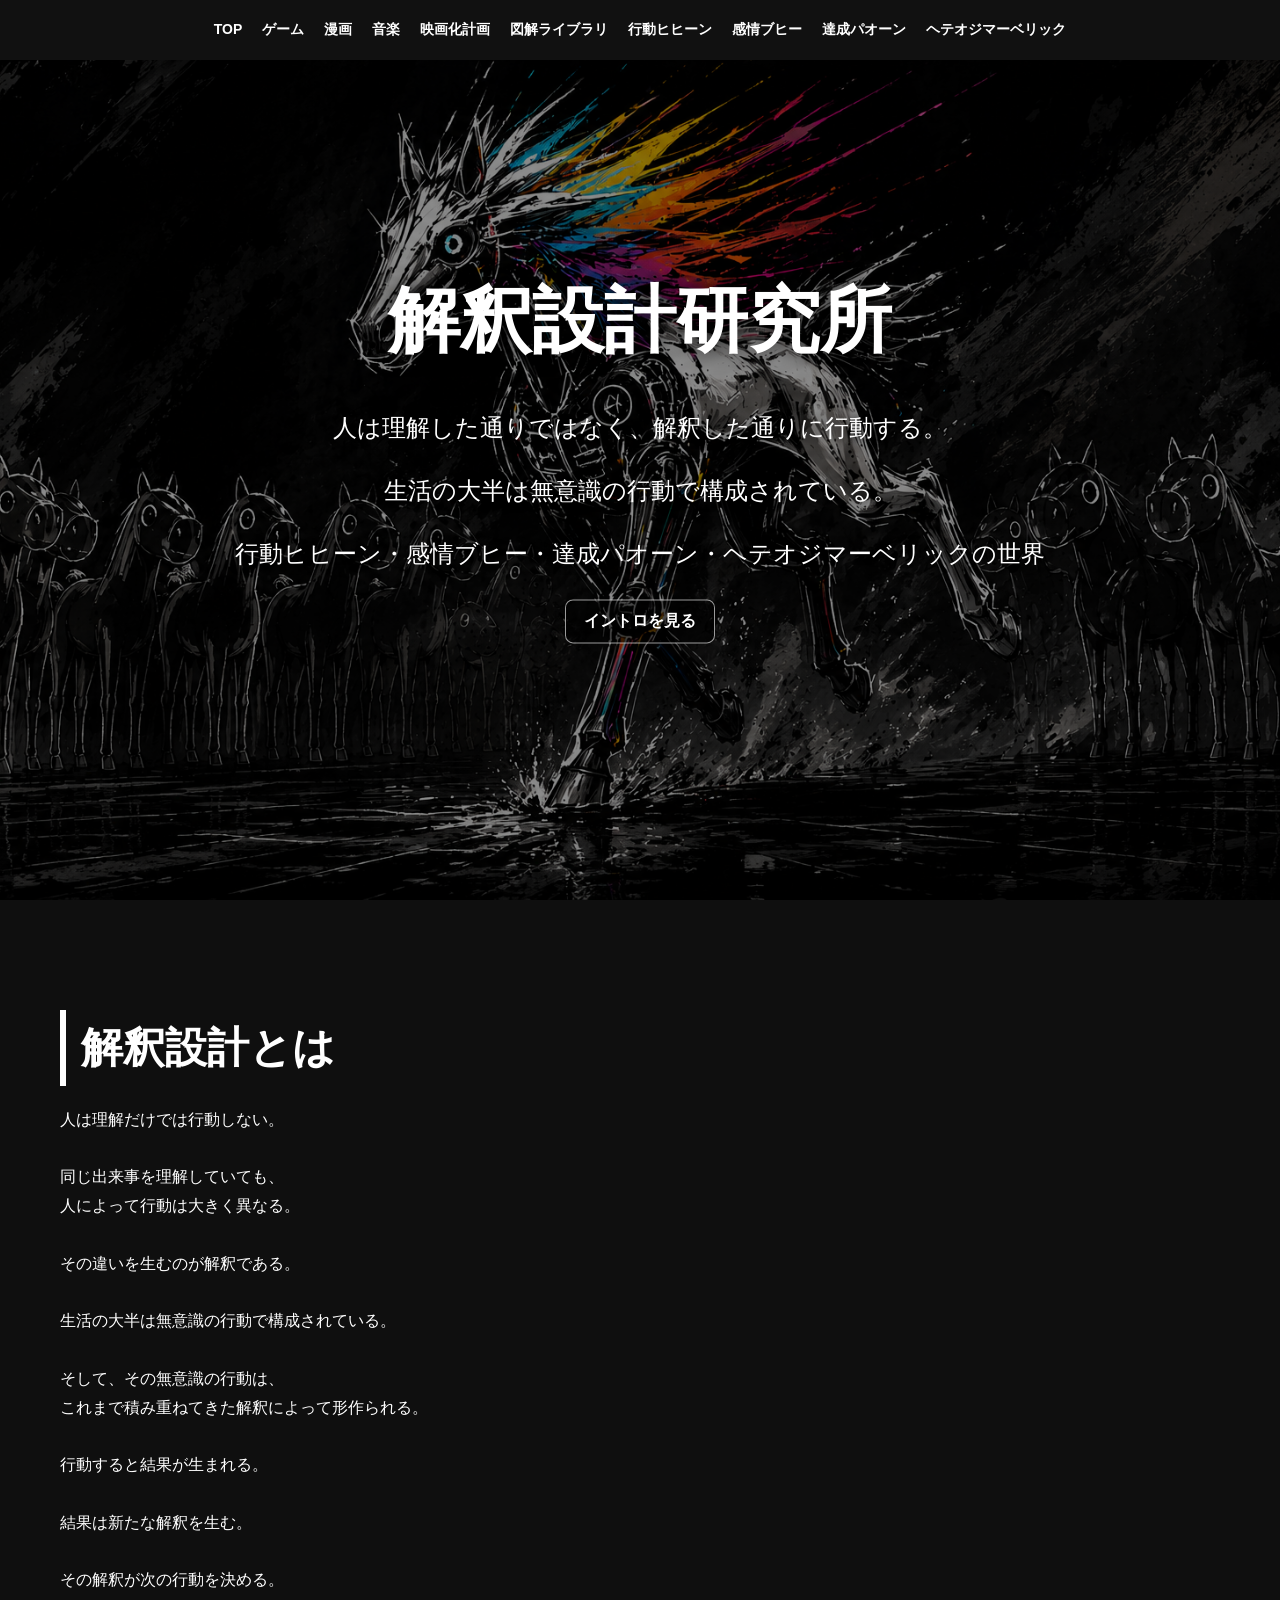
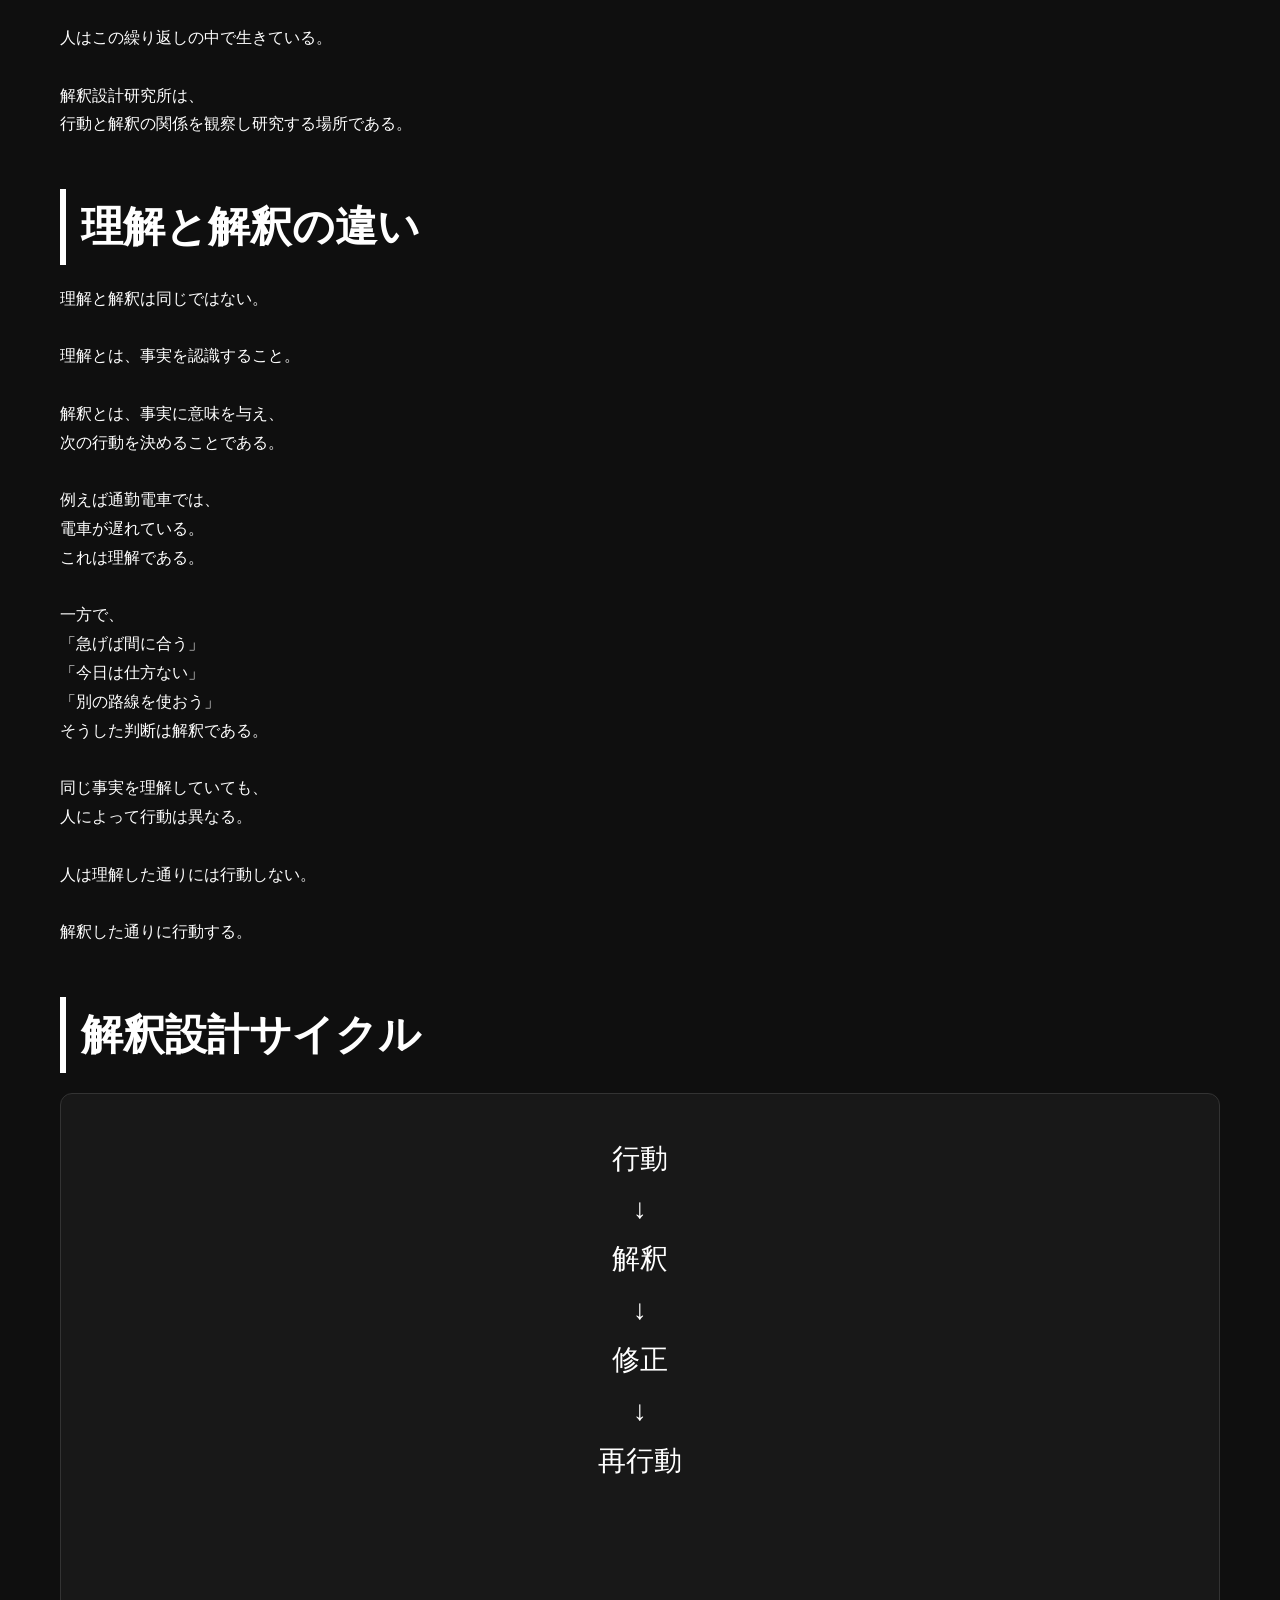
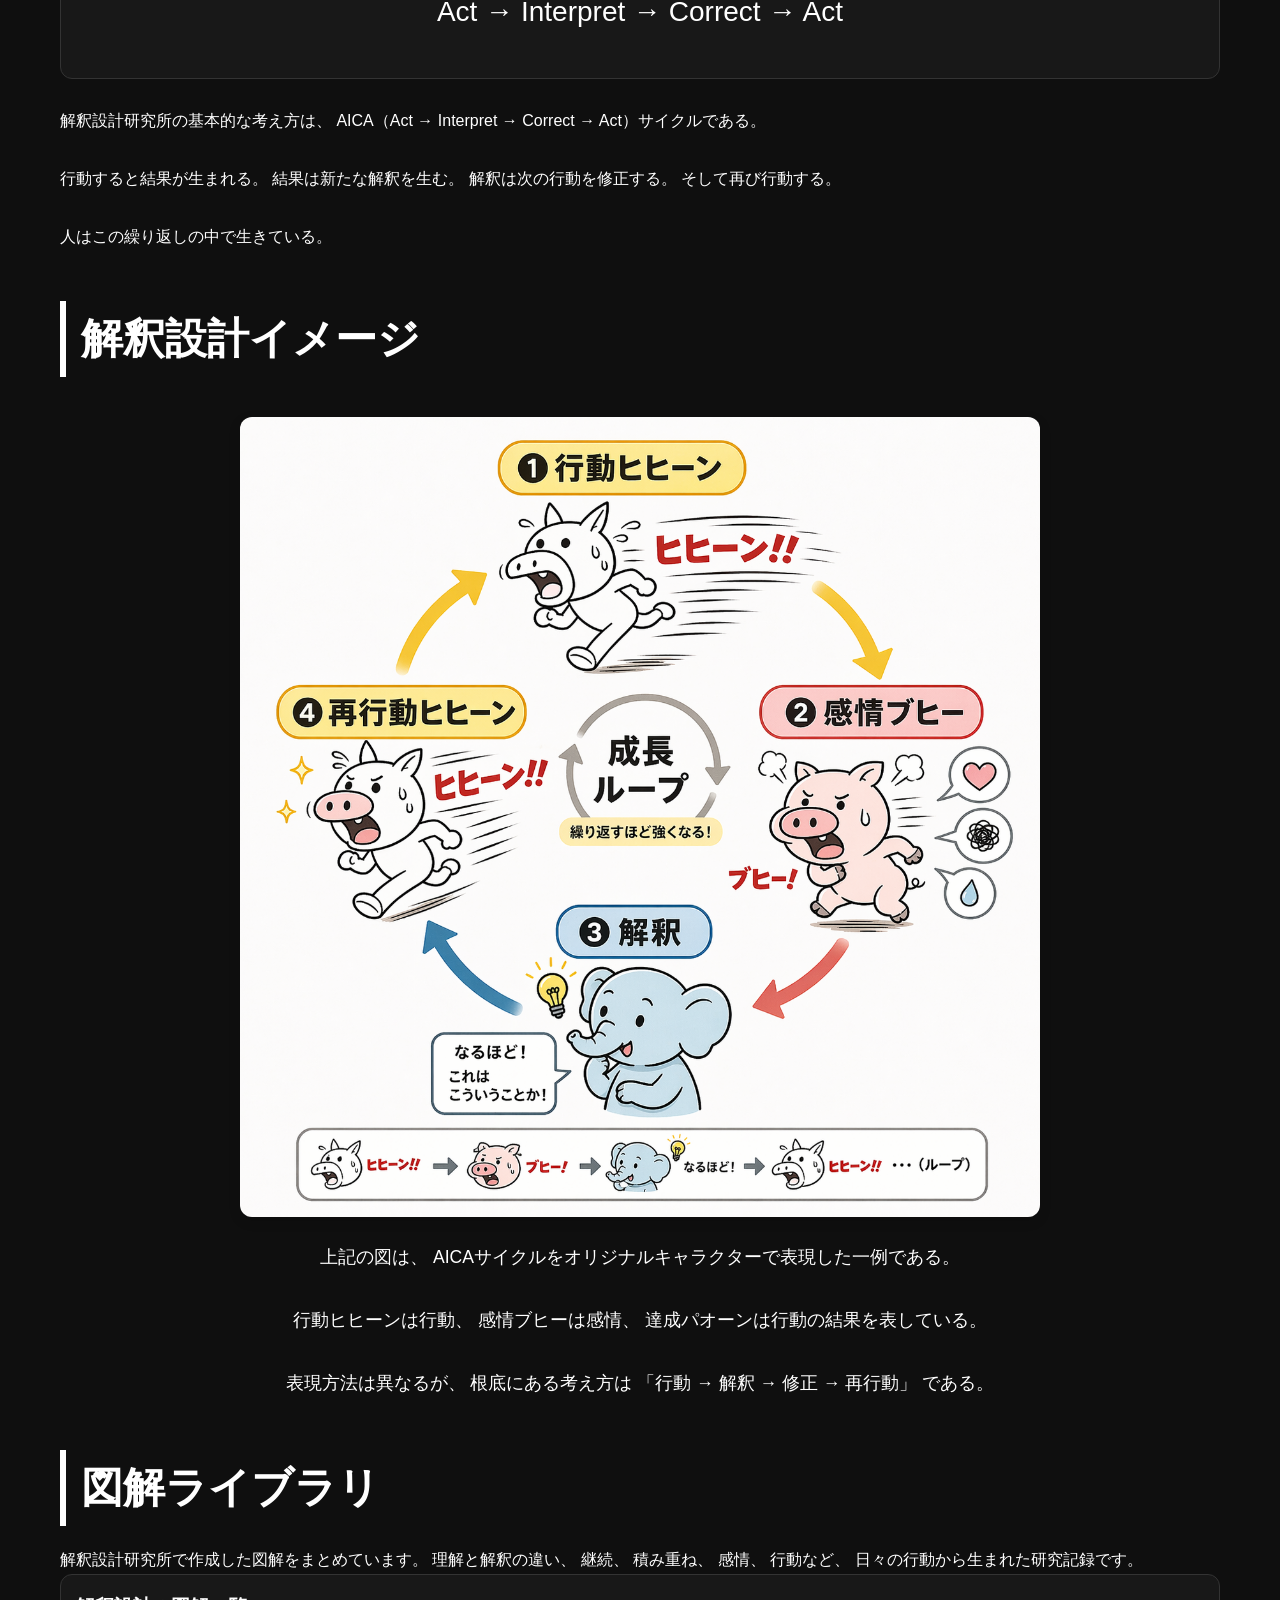
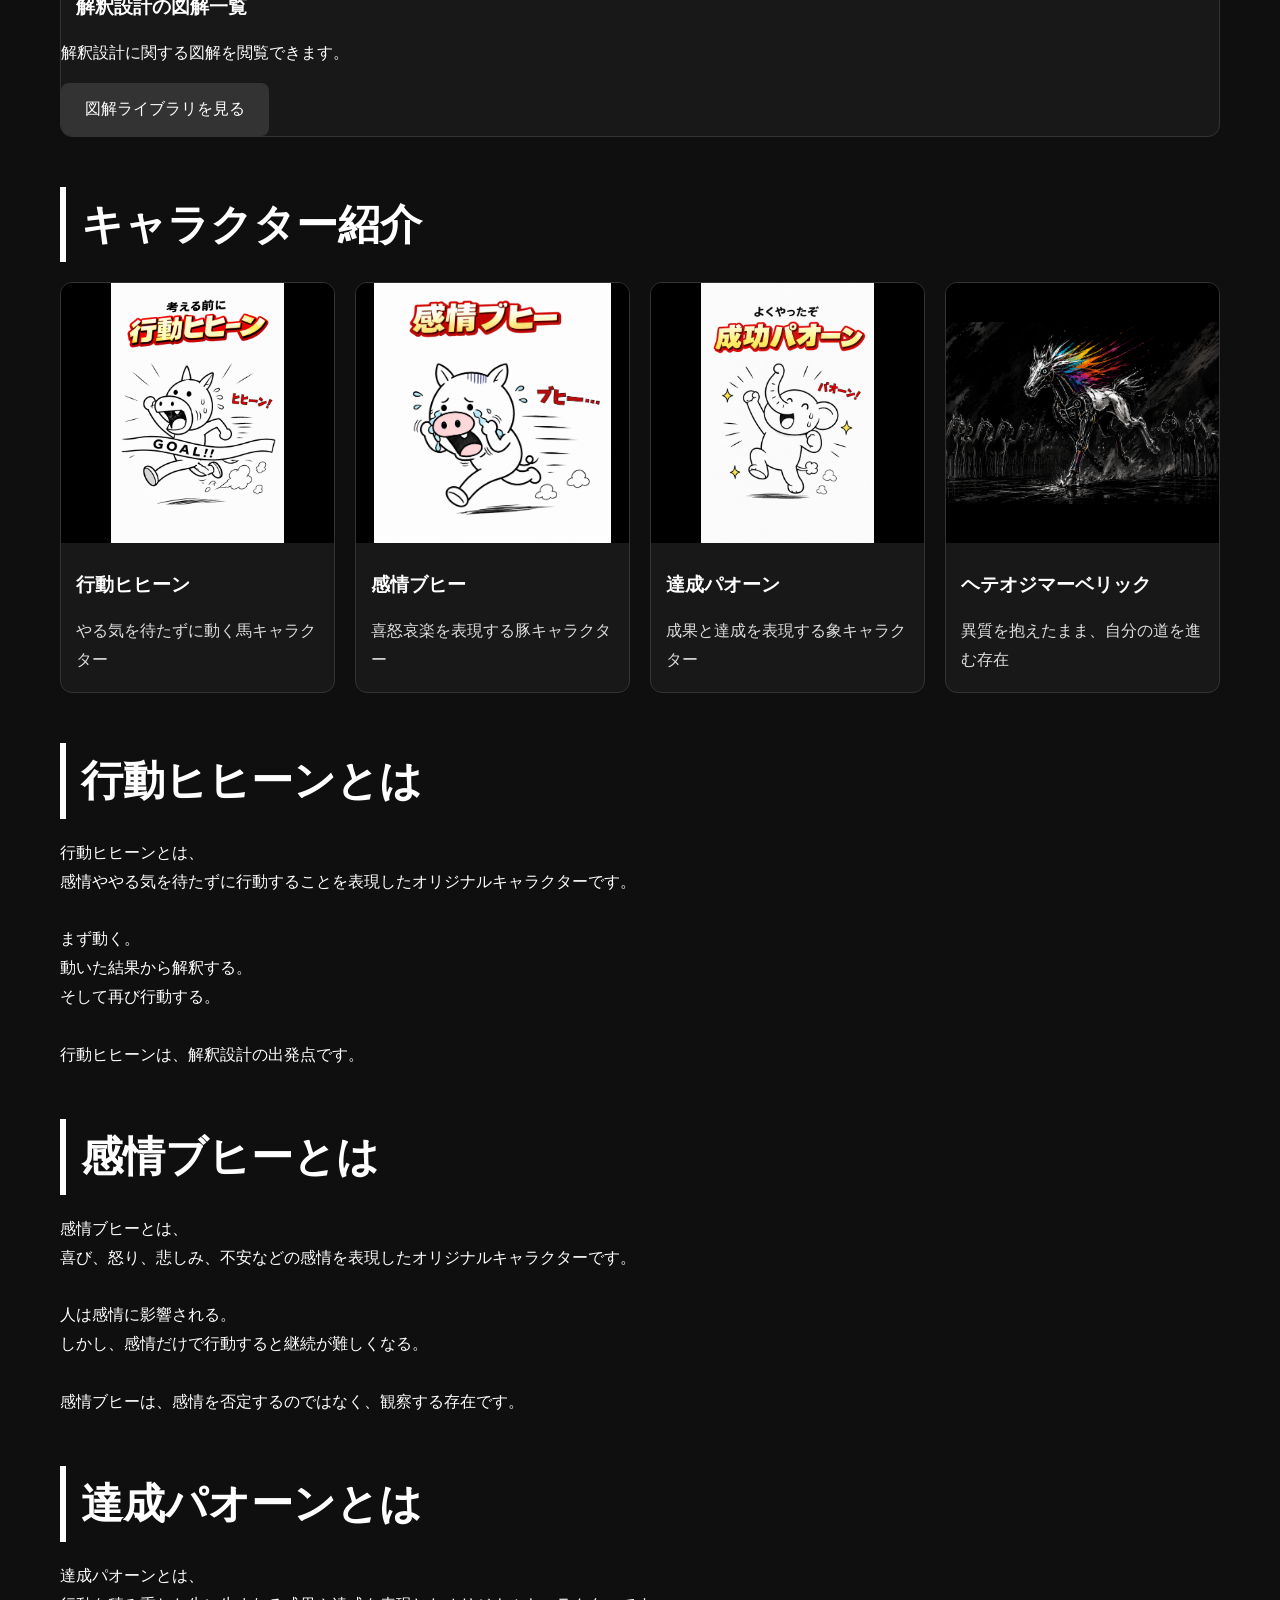
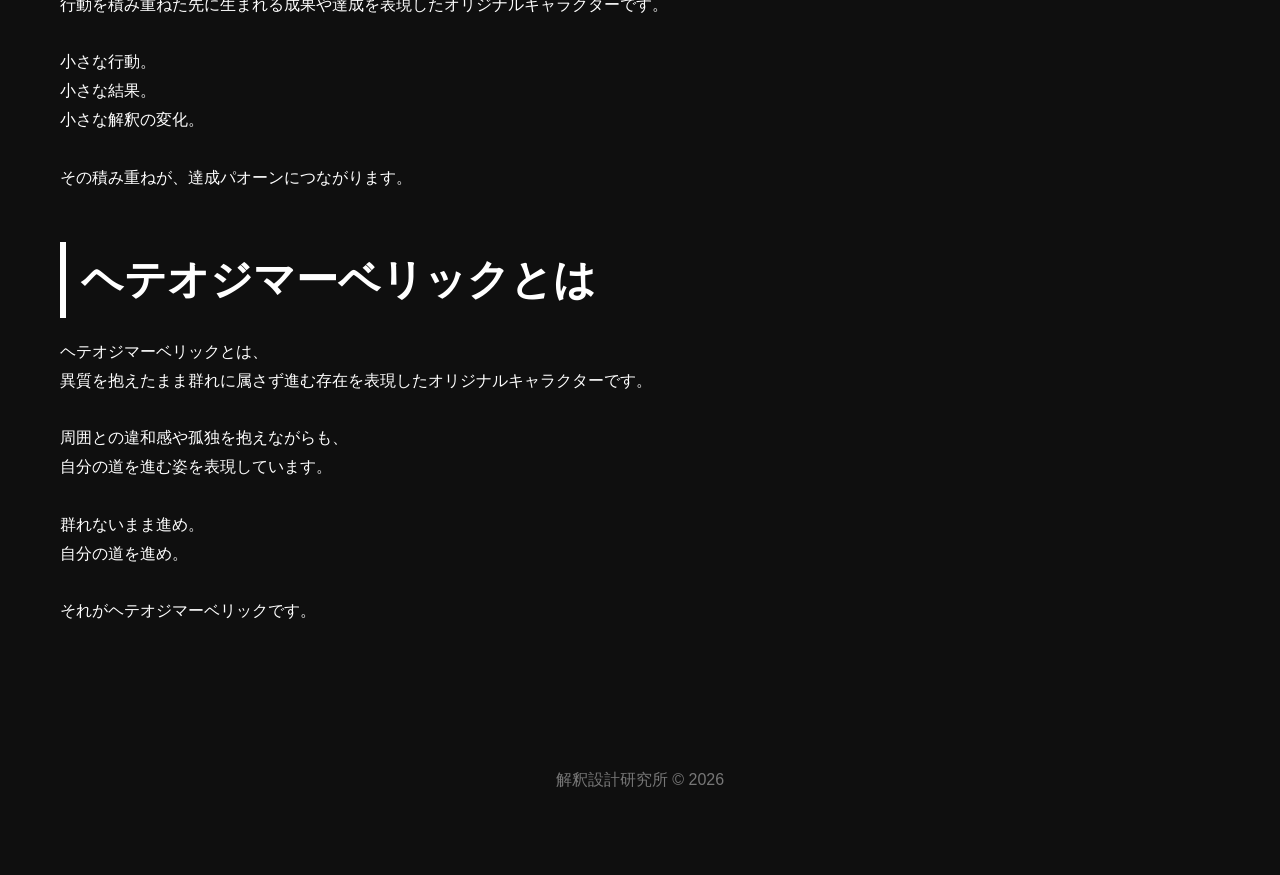
==== commit 2ca2f545: "映画化計画ページとキャラクター画像を追加" ====
--- a/index.html
+++ b/index.html
@@ -32,6 +32,7 @@
         <a href="docs/game-hihiin.html">ゲーム</a>
         <a href="manga/manga.html">漫画</a>
         <a href="music/music.html">音楽</a>
+        <a href="movie/movie.html">映画化計画</a>
         <a href="diagram-library/diagram-library.html">図解ライブラリ</a>
         <a href="koudou-hihiin/koudou-hihiin.html">行動ヒヒーン</a>
         <a href="kanjou-buhii/kanjou-buhii.html">感情ブヒー</a>
--- a/style.css
+++ b/style.css
@@ -608,3 +608,326 @@
         transition:none !important;
     }
 }
+
+.movie-page{
+    background:#07080a;
+    color:#f4f4f1;
+}
+
+.movie-page .main-nav{
+    background:rgba(8,9,11,.96);
+}
+
+.movie-hero{
+    position:relative;
+    min-height:min(920px, 100svh);
+    display:grid;
+    place-items:center;
+    overflow:hidden;
+}
+
+.movie-hero-bg,
+.movie-hero-shade{
+    position:absolute;
+    inset:0;
+    width:100%;
+    height:100%;
+}
+
+.movie-hero-bg{
+    object-fit:cover;
+}
+
+.movie-hero-shade{
+    background:
+        linear-gradient(180deg, rgba(0,0,0,.28), rgba(0,0,0,.18) 38%, rgba(0,0,0,.92)),
+        linear-gradient(90deg, rgba(0,0,0,.48), transparent 60%);
+}
+
+.movie-hero-content{
+    position:relative;
+    z-index:1;
+    width:min(1080px, 92%);
+    margin-top:auto;
+    padding:100px 0 clamp(70px, 10vw, 130px);
+    text-align:center;
+}
+
+.movie-logo{
+    display:block;
+    width:min(850px, 100%);
+    margin:16px auto 10px;
+}
+
+.movie-kicker{
+    color:#e2b94f;
+    font-size:12px;
+    font-weight:900;
+    letter-spacing:.18em;
+}
+
+.movie-tagline{
+    margin-top:18px;
+    color:#e2b94f;
+    font-size:clamp(24px, 4vw, 48px);
+    font-weight:900;
+}
+
+.movie-dialogue{
+    display:flex;
+    justify-content:center;
+    flex-wrap:wrap;
+    gap:12px;
+    margin-top:30px;
+}
+
+.movie-dialogue p{
+    padding:10px 18px;
+    border:1px solid rgba(255,255,255,.3);
+    border-radius:999px;
+    background:rgba(0,0,0,.55);
+    font-weight:700;
+}
+
+.movie-dialogue p:last-child{
+    color:#f2a9b8;
+}
+
+.movie-section{
+    width:min(1160px, calc(100% - 32px));
+    margin:0 auto;
+    padding:clamp(64px, 10vw, 120px) 0;
+}
+
+.movie-section + .movie-section{
+    border-top:1px solid #24262a;
+}
+
+.movie-section h1,
+.movie-section h2{
+    margin:12px 0 24px;
+    line-height:1.2;
+}
+
+.movie-section h1{
+    font-size:clamp(40px, 7vw, 82px);
+}
+
+.movie-section h2{
+    font-size:clamp(32px, 5vw, 58px);
+}
+
+.movie-section > p,
+.movie-section div > p{
+    color:#c7c9cd;
+}
+
+.movie-intro{
+    max-width:900px;
+}
+
+.movie-lead{
+    margin-bottom:24px;
+    color:#fff !important;
+    font-size:clamp(18px, 3vw, 25px);
+    font-weight:700;
+}
+
+.movie-scene-grid{
+    display:grid;
+    grid-template-columns:repeat(2, minmax(0, 1fr));
+    gap:18px;
+}
+
+.movie-scene{
+    position:relative;
+    min-height:300px;
+    overflow:hidden;
+    border:1px solid #303238;
+    border-radius:14px;
+    background:#111;
+}
+
+.movie-scene-wide{
+    grid-column:1 / -1;
+}
+
+.movie-scene img{
+    display:block;
+    width:100%;
+    height:100%;
+    min-height:300px;
+    object-fit:cover;
+    transition:transform .5s ease;
+}
+
+.movie-scene:hover img{
+    transform:scale(1.025);
+}
+
+.movie-scene figcaption{
+    position:absolute;
+    inset:auto 0 0;
+    display:flex;
+    flex-direction:column;
+    gap:3px;
+    padding:42px 18px 16px;
+    background:linear-gradient(transparent, rgba(0,0,0,.9));
+}
+
+.movie-scene figcaption b{
+    font-size:18px;
+}
+
+.movie-scene figcaption span{
+    color:#d6d6d6;
+    font-size:14px;
+}
+
+.movie-note{
+    margin-bottom:28px;
+    font-size:13px;
+}
+
+.movie-cast-grid{
+    display:grid;
+    grid-template-columns:repeat(5, minmax(0, 1fr));
+    gap:12px;
+}
+
+.movie-cast-grid article{
+    overflow:hidden;
+    border:1px solid #303238;
+    border-radius:12px;
+    background:#111318;
+}
+
+.movie-cast-grid img{
+    width:100%;
+    aspect-ratio:3 / 4;
+    object-fit:cover;
+}
+
+.movie-cast-grid h3{
+    padding:14px 14px 4px;
+    font-size:19px;
+}
+
+.movie-cast-grid p{
+    padding:0 14px 18px;
+    color:#aeb0b5;
+    font-size:13px;
+    line-height:1.7;
+}
+
+.movie-lab{
+    display:grid;
+    grid-template-columns:1.1fr 1fr 1fr;
+    align-items:center;
+    gap:24px;
+}
+
+.movie-lab img{
+    width:100%;
+    border:1px solid #333;
+    border-radius:12px;
+}
+
+.movie-cycle-copy{
+    margin-top:22px;
+    color:#e2b94f !important;
+    font-size:20px;
+    font-weight:900;
+}
+
+.movie-song{
+    display:grid;
+    grid-template-columns:1.1fr .9fr;
+    align-items:center;
+    gap:clamp(28px, 6vw, 80px);
+}
+
+.movie-song > img{
+    width:100%;
+    max-height:680px;
+    object-fit:cover;
+    object-position:center top;
+    border-radius:14px;
+}
+
+.pamphlet-section{
+    width:min(1300px, calc(100% - 24px));
+}
+
+.pamphlet-pages{
+    display:grid;
+    grid-template-columns:repeat(2, minmax(0, 1fr));
+    gap:20px;
+    margin-top:34px;
+}
+
+.pamphlet-pages img{
+    display:block;
+    width:100%;
+    border:1px solid #32343a;
+    background:#000;
+    box-shadow:0 18px 50px rgba(0,0,0,.35);
+}
+
+@media (max-width: 900px){
+    .movie-cast-grid{
+        grid-template-columns:repeat(2, minmax(0, 1fr));
+    }
+
+    .movie-lab{
+        grid-template-columns:1fr 1fr;
+    }
+
+    .movie-lab > div{
+        grid-column:1 / -1;
+    }
+}
+
+@media (max-width: 640px){
+    .movie-hero{
+        min-height:78svh;
+    }
+
+    .movie-hero-bg{
+        object-position:66% center;
+    }
+
+    .movie-dialogue{
+        align-items:center;
+        flex-direction:column;
+    }
+
+    .movie-dialogue p{
+        margin:0;
+    }
+
+    .movie-scene-grid,
+    .movie-cast-grid,
+    .movie-lab,
+    .movie-song,
+    .pamphlet-pages{
+        grid-template-columns:1fr;
+    }
+
+    .movie-scene-wide{
+        grid-column:auto;
+    }
+
+    .movie-scene,
+    .movie-scene img{
+        min-height:240px;
+    }
+
+    .movie-cast-grid article:last-child{
+        grid-column:auto;
+    }
+
+    .movie-lab > div{
+        grid-column:auto;
+    }
+}
